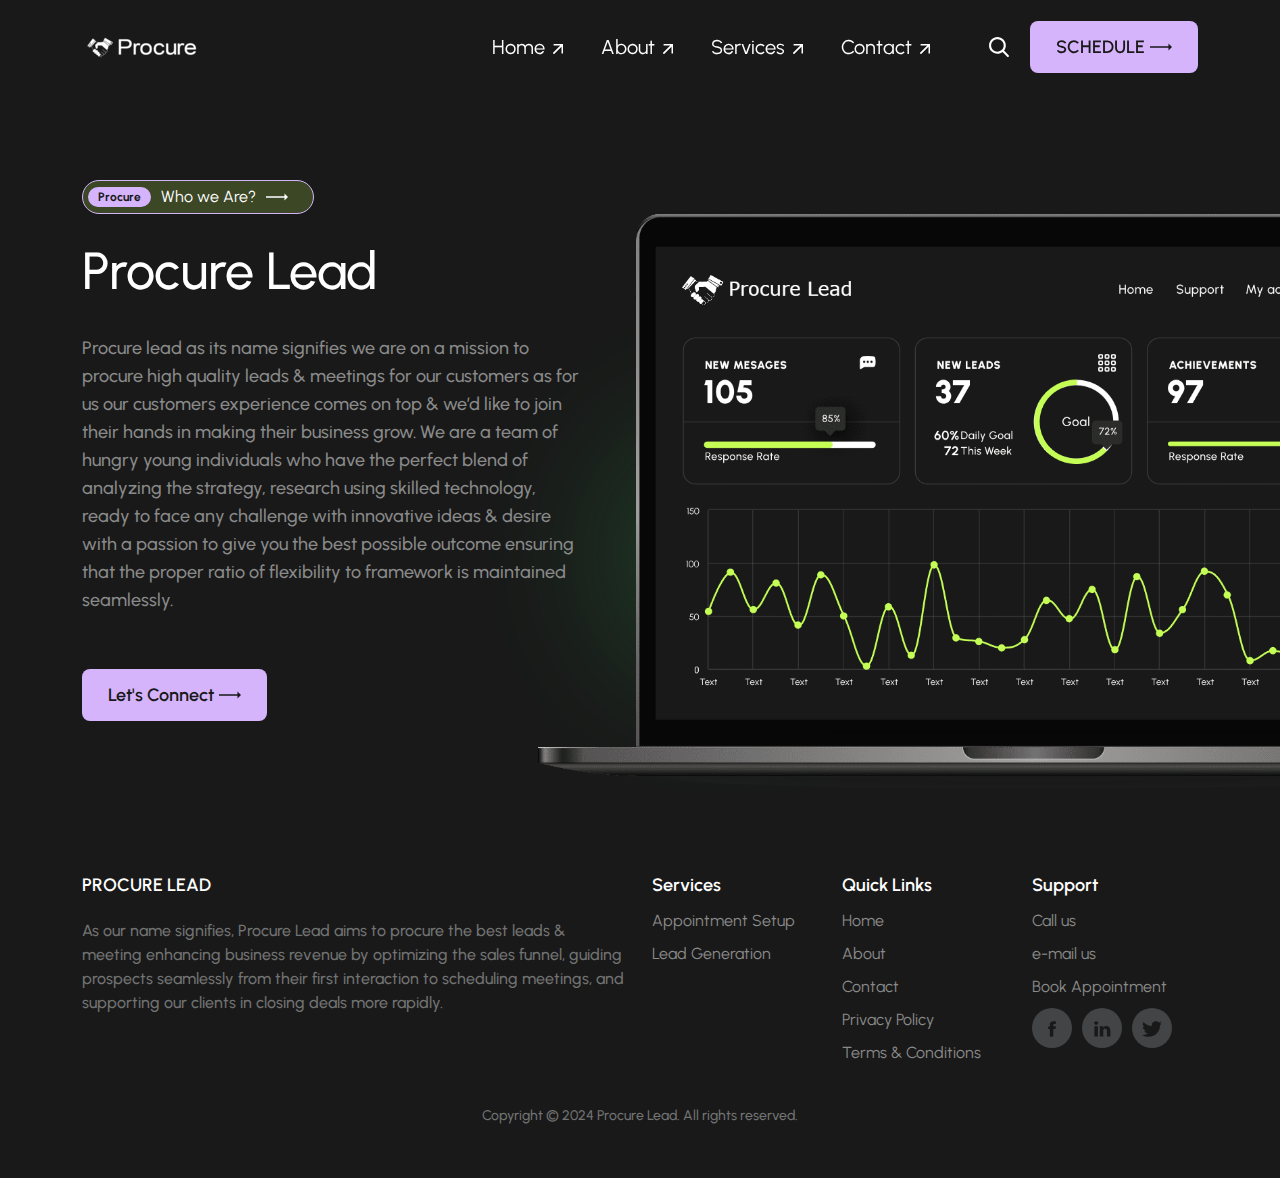
==== about.html @ fef675bb "Procure-initial-commit" ====
<!DOCTYPE html>
<html lang="en">
  <head>
    <meta charset="UTF-8">
    <meta name="viewport" content="width=device-width, initial-scale=1, maximum-scale=1">
    <meta http-equiv="X-UA-Compatible" content="ie=edge">
    <meta name="msapplication-TileColor" content="#0E0E0E">
    <meta name="template-color" content="#0E0E0E">
    <meta name="description" content="Index page">
    <meta name="keywords" content="index, page">
    <meta name="author" content="">
    <link rel="shortcut icon" type="image/x-icon" href="assets/imgs/template/favicon.svg">
    <link href="assets/css/style.css?v=1.0.0" rel="stylesheet">
    <title>About Us - Procure Lead</title>
  </head>
  <body>
    <div id="preloader-active">
      <div class="preloader d-flex align-items-center justify-content-center">
        <div class="preloader-inner position-relative">
          <div class="text-center"><img src="assets/imgs/template/loading.gif" alt="Nivia"></div>
        </div>
      </div>
    </div>
    <header class="header sticky-bar">
      <div class="container">
        <div class="main-header">
          <div class="header-left">
            <div class="header-logo"><a class="d-flex" href="index.html"><img alt="Nivia" src="assets/imgs/template/logo.png"></a></div>
            <div class="header-nav">
              <nav class="nav-main-menu d-none d-xl-block">
                <ul class="main-menu">
                  <li class="has-children"><a class="active" href="index.html">Home</a></li>
                  <li class="has-children"><a href="about.html">About</a></li>
                  <li class="has-children"><a href="#">Services</a>
                    <ul>
                      <li><a href="b2b-appointment-service.html">B2B Appointment Service</a></li>
                      <li><a href="b2b-lead-generation-service.html">Lead Generation Service</a></li>
                    </ul>
                  </li>
                  
                  <li class="has-children"><a href="contact.html">Contact</a></li>
                </ul>
              </nav>
            </div>
          </div>
          <div class="header-right"><a class="btn btn-search hover-up" href="#"></a>
            <div class="form-search p-20 dark">
              <form action="#">
                <input class="form-control" type="text" placeholder="Search">
                <input class="btn-search-2" type="submit" value="">
              </form>
              <div class="popular-keywords text-start mt-20">
                <p class="mb-10 color-white">Popular search:</p><a class="color-gray-600 mr-10 font-xs" href="#">Platform,</a><a class="color-gray-600 mr-10 font-xs" href="#"># Database,</a><a class="color-gray-600 mr-10 font-xs" href="#"># Price</a>
              </div>
            </div><a class="btn btn-brand-4-medium hover-up" href="#">SCHEDULE
              <svg width="22" height="22" viewbox="0 0 22 22" fill="none" xmlns="http://www.w3.org/2000/svg">
                <path d="M22 11.0003L18.4791 7.47949V10.3074H0V11.6933H18.4791V14.5213L22 11.0003Z" fill=""></path>
              </svg></a>
            <div class="burger-icon burger-icon-white"><span class="burger-icon-top"></span><span class="burger-icon-mid"></span><span class="burger-icon-bottom"></span></div>
          </div>
        </div>
      </div>
    </header>
    <div class="mobile-header-active mobile-header-wrapper-style perfect-scrollbar">
      <div class="mobile-header-wrapper-inner">
        <div class="burger-icon burger-icon-white"><span class="burger-icon-top"></span><span class="burger-icon-mid"></span><span class="burger-icon-bottom"></span></div>
        
        <div class="mobile-header-content-area">
          <div class="perfect-scroll">
            <div class="mobile-search mobile-header-border mb-30">
              <form action="#">
                <input type="text" placeholder="Search for items…"><i class="fi-rr-search"></i>
              </form>
            </div>
            <div class="mobile-menu-wrap mobile-header-border">
              <nav>
                <ul class="mobile-menu font-heading">
                  <li class="has-children"><a class="active" href="index.html">Home</a></li>
                  <li class="has-children"><a href="about.html">About</a></li>
                  <li class="has-children"><a href="#">Services</a>
                    <ul>
                      <li><a href="b2b-appointment-service.html">B2B Appointment Service</a></li>
                      <li><a href="b2b-lead-generation-service.html">Lead Generation Service</a></li>
                    </ul>
                  </li>
                  
                  <li class="has-children"><a href="contact.html">Contact</a></li>
                </ul>
              </nav>
            </div>
            
            <div class="mobile-social-icon mb-50">
              <h6 class="mb-25">Follow Us</h6><a class="icon-socials icon-facebook" href="#"><img alt="Nivia" src="assets/imgs/template/icons/fb.svg"></a><a class="icon-socials icon-instagram" href="#"><img alt="Nivia" src="assets/imgs/template/icons/in.svg"></a><a class="icon-socials icon-twitter" href="#"><img alt="Nivia" src="assets/imgs/template/icons/tw.svg"></a><a class="icon-socials icon-be" href="#"><img alt="Nivia" src="assets/imgs/template/icons/be.svg"></a>
            </div>
            <div class="site-copyright">Copyright 2023 &copy; Procure Lead.<br>Designed by dworkstudio</div>
          </div>
        </div>
      </div>
    </div>
    
    <main class="main">
      <section class="section-box">
        <div class="banner-hero hero-5">
          <div class="banner-image-main">
            <div class="img-bg"></div>
            <div class="blur-bg blur-move"></div>
          </div>
          <div class="banner-inner-top">
            <div class="container">
              <div class="box-banner-left"><a class="btn btn-brand-5-new" href="#"><span>Procure</span>Who we Are?
                  <svg xmlns="http://www.w3.org/2000/svg" width="22" height="22" viewbox="0 0 22 22" fill="none">
                    <path d="M22 11.0003L18.4791 7.47949V10.3074H0V11.6933H18.4791V14.5213L22 11.0003Z" fill=""></path>
                  </svg></a>
                <h1 class="display-2 mb-30 mt-25 neutral-0">Procure Lead</h1>
                <p class="text-lg neutral-500 mb-55">Procure lead as its name signifies we are on a mission to procure high quality leads & meetings for our customers as for us our customers experience comes on top & we’d like to join their hands in making their business grow. We are a team of hungry young individuals who have the perfect blend of analyzing the strategy, research using skilled technology, ready to face any challenge with innovative ideas & desire with a passion to give you the best possible outcome ensuring that the proper ratio of flexibility to framework is maintained seamlessly.</p>
                <div class="d-flex mb-60">
                  <a class="btn btn-brand-4-medium mr-20" href="#">Let's Connect
                    <svg width="22" height="8" viewbox="0 0 22 8" fill="none" xmlns="http://www.w3.org/2000/svg">
                      <path d="M22 3.99934L18.4791 0.478516V3.30642H0V4.69236H18.4791V7.52031L22 3.99934Z" fill="">

                      </path>
                    </svg>
                  </a>
                  <!-- <a class="hover-up" href="#">
                    <img src="assets/imgs/page/homepage1/appstore.png" alt="Nivia">
                  </a> -->
                </div>
              </div>
            </div>
          </div>
        </div>
      </section>
    </main>
    <footer class="footer footer-style-3 footer-style-5">
      <div class="container">
        <div class="row">
          <!-- Main Description Section (60%) -->
          <div class="col-lg-6 col-md-12 mb-30">
            <a href="index.html">
              <h5 class="neutral-0 mb-10 text-18-semibold neutral-0">PROCURE LEAD</h5>
            </a>
            <div class="mt-20 mb-20">
              <p class="text-md neutral-600 mb-10">
                As our name signifies, Procure Lead aims to procure the best leads & meeting enhancing business revenue by optimizing the sales funnel, guiding prospects seamlessly from their first interaction to scheduling meetings, and supporting our clients in closing deals more rapidly.
              </p>
            </div>
          </div>
    
          <!-- Services Section (10%) -->
          <div class="col-lg-2 col-md-4 col-sm-6 mb-30">
            <h5 class="neutral-0 mb-10 text-18-semibold neutral-0">Services</h5>
            <ul class="menu-footer">
              <li><a href="b2b-appointment-service.html">Appointment Setup</a></li>
              <li><a href="b2b-lead-generation-service.html">Lead Generation</a></li>
            </ul>
          </div>
    
          <!-- Quick Links Section (10%) -->
          <div class="col-lg-2 col-md-4 col-sm-6 mb-30">
            <h5 class="neutral-0 mb-10 text-18-semibold neutral-0">Quick Links</h5>
            <ul class="menu-footer">
              <li><a href="index.html">Home</a></li>
              <li><a href="about.html">About</a></li>
              <li><a href="contact.html">Contact</a></li>
              <li><a href="term-conditions.html">Privacy Policy</a></li>
              <li><a href="term-conditions.html">Terms & Conditions</a></li>
            </ul>
          </div>
    
          <!-- Support & Social Media Section (20%) -->
          <div class="col-lg-2 col-md-4 mb-30">
            <h5 class="neutral-0 mb-10 text-18-semibold neutral-0">Support</h5>
            <ul class="menu-footer">
              <li><a href="tel:+916264639460">Call us</a></li>
              <li><a href="mailto:shreyamathur9999@gmail.com">e-mail us</a></li>
              <li><a href="#">Book Appointment</a></li>
            </ul>
            <div class="box-socials-footer">
              <a class="icon-socials icon-facebook" href="#">
                <img alt="Facebook" src="assets/imgs/template/icons/fb.svg">
              </a>
              <a class="icon-socials icon-instagram" href="#">
                <img alt="Instagram" src="assets/imgs/template/icons/in.svg">
              </a>
              <a class="icon-socials icon-twitter" href="#">
                <img alt="Twitter" src="assets/imgs/template/icons/tw.svg">
              </a>
             
            </div>
          </div>
        </div>
        <div class="footer-bottom mt-0">
          <div class="row">
            <div class="col-12 text-center">
              <p class="text-sm neutral-600 mb-0">Copyright &copy; 2024 Procure Lead. All rights reserved.</p>
            </div>
          </div>
        </div>
      </div>
    </footer>
    <!--Vendors Scripts-->
    <script src="assets/js/vendor/jquery-3.7.0.min.js"></script>
    <script src="assets/js/vendor/jquery-migrate-3.3.0.min.js"></script>
    <script src="assets/js/vendor/bootstrap.bundle.min.js"></script>
    <!--Other-->
    <script src="assets/js/plugins/magnific-popup.js"></script>
    <script src="assets/js/plugins/perfect-scrollbar.min.js"></script>
    <script src="assets/js/plugins/swiper-bundle.min.js"></script>
    <script src="assets/js/plugins/slick.js"></script>
    <script src="assets/js/plugins/jquery.carouselTicker.js"></script>
    <script src="assets/js/plugins/masonry.min.js"></script>
    <script src="assets/js/plugins/scrollup.js"></script>
    <script src="assets/js/plugins/wow.js"></script>
    <script src="assets/js/plugins/waypoints.js"></script>
    <script src="assets/js/plugins/counterup.js"></script>
    <!-- Count down-->
    <script src="assets/js/vendor/jquery.countdown.min.js"></script>
    <!--Custom script for this template-->
    <script src="assets/js/main.js?v=1.0.0"></script>
  </body>
</html>
---- assets/css/style.css ----
/***
 Theme Name: Nivia
 Description: Board Finder HTML template
 Version: 1.0
 License: GNU General Public License v2 or later
 License URI: http://www.gnu.org/licenses/gpl-2.0.html
==============================
TABLE CONTENT
 Import Google Fonts
 Include Third Party CSS Library
 GENERAL
 HEADER
 Offcanvas Sidebar
 Search form
 Main header
 Mega menu
 Header layouts
 Page layouts
 Pagination
 Breadcrumb
 CATEGORY PAGES
 SINGLE POST
 Author box
 comment
 Post share social
 WP STYPE
 Custom amine
***/
@import url(https://fonts.bunny.net/css?family=urbanist:200,300,400,500,600,700);
/*import vendors*/
@import url(../css/vendors/normalize.css);
@import url(../css/vendors/bootstrap.min.css);
@import url(../css/vendors/uicons-regular-rounded.css);
/*import plugins*/
@import url(../css/plugins/swiper-bundle.min.css);
@import url(../css/plugins/magnific-popup.css);
@import url(plugins/animate.css);
@import url(../css/plugins/select2.min.css);
@import url(../css/plugins/perfect-scrollbar.css);
@import url(../css/plugins/carouselTicker.css);
/*RESET*/
html,
body,
div,
span,
applet,
object,
iframe,
h1,
h2,
h3,
h4,
h5,
h6,
p,
blockquote,
pre,
a,
abbr,
acronym,
address,
big,
cite,
code,
del,
dfn,
em,
img,
ins,
kbd,
q,
s,
samp,
small,
strike,
strong,
sub,
sup,
tt,
var,
b,
u,
i,
center,
dl,
dt,
dd,
ol,
ul,
li,
fieldset,
form,
label,
legend,
table,
caption,
tbody,
tfoot,
thead,
tr,
th,
td,
article,
aside,
canvas,
details,
embed,
figure,
figcaption,
footer,
header,
hgroup,
menu,
nav,
output,
ruby,
section,
summary,
time,
mark,
audio,
video {
  margin: 0;
  padding: 0;
  border: 0;
  font-size: 100%;
  font: inherit;
  vertical-align: baseline;
}

main {
  display: block;
  clear: both;
}

thead {
  font-weight: 600;
}

article,
aside,
details,
figcaption,
figure,
footer,
header,
hgroup,
menu,
nav,
section {
  display: block;
}

body {
  line-height: 1;
}

ol,
ul {
  list-style: none;
}

blockquote,
q {
  quotes: none;
}

blockquote:before,
blockquote:after,
q:before,
q:after {
  content: "";
  content: none;
}

table {
  border-collapse: collapse;
  border-spacing: 0;
}

img {
  max-width: 100%;
}

input,
select,
button,
textarea {
  font-family: "Urbanist", sans-serif;
  font-size: 14px;
}

*:focus,
select:focus,
.custom-select:focus,
button:focus,
textarea:focus,
textarea.form-control:focus,
input.form-control:focus,
input[type="text"]:focus,
input[type="password"]:focus,
input[type="email"]:focus,
input[type="number"]:focus,
[type="text"].form-control:focus,
[type="password"].form-control:focus,
[type="email"].form-control:focus,
[type="tel"].form-control:focus,
[contenteditable].form-control:focus {
  outline: none !important;
  box-shadow: none !important;
}

input:focus::-moz-placeholder {
  opacity: 0;
  -moz-transition: 0.4s;
  transition: 0.4s;
}

a {
  color: #319f1f;
}
a:hover {
  color: #52b8aa;
}

li.hr span {
  width: 100%;
  height: 1px;
  background-color: #e4e4e4;
  margin: 20px 0;
  display: block;
}

/*--- Common Classes---------------------*/
::-moz-placeholder {
  color: #727373;
  opacity: 1;
}
::placeholder {
  color: #727373;
  opacity: 1;
}

:-ms-input-placeholder,
::-webkit-input-placeholder {
  color: #727373;
  opacity: 1;
}

.fix {
  overflow: hidden;
}

.hidden {
  display: none;
}

.clear {
  clear: both;
}

.section {
  float: left;
  width: 100%;
}

.f-right {
  float: right;
}

.capitalize {
  text-transform: capitalize;
}

.uppercase {
  text-transform: uppercase;
}

.bg-img {
  background-position: center center;
  background-size: cover;
}

.position-relative {
  position: relative;
}

.height-100vh {
  height: 100vh !important;
}

*:focus,
select:focus,
.custom-select:focus,
button:focus,
textarea:focus,
textarea.form-control:focus,
input.form-control:focus,
input[type="text"]:focus,
input[type="password"]:focus,
input[type="email"]:focus,
input[type="number"]:focus,
[type="text"].form-control:focus,
[type="password"].form-control:focus,
[type="email"].form-control:focus,
[type="tel"].form-control:focus,
[contenteditable].form-control:focus {
  outline: none !important;
  box-shadow: none;
}

.hover-up {
  transition: all 0.25s cubic-bezier(0.02, 0.01, 0.47, 1);
}
.hover-up:hover {
  transform: translateY(-3px);
  transition: all 0.25s cubic-bezier(0.02, 0.01, 0.47, 1);
}

body {
  background: #fff;
  background-size: contain;
}

.form-control {
  border: 1px solid #d1d3d4;
  border-radius: 8px;
  background-color: #ffffff;
  padding: 11px 15px 13px 15px;
  width: 100%;
  color: #727373;
}
.form-control::-moz-placeholder {
  color: #9b9c9f;
}
.form-control::placeholder {
  color: #9b9c9f;
}

.form-group {
  position: relative;
}
.form-group i {
  position: absolute;
  top: 50%;
  transform: translateY(-50%);
  left: 15px;
  font-size: 18px;
  color: #727373;
}

textarea.form-control {
  height: auto;
}

.form-icons {
  padding-left: 41px;
}

.text-white {
  color: #ffffff;
}

.brand-1-1 {
  color: #52b8aa;
}

.brand-1 {
  color: #d280e5;
}

.brand-4 {
  color: #D6B4FC;
}

@media (min-width: 1400px) {
  .container {
    max-width: 1503px;
  }
}
strong {
  font-weight: bold;
}

.divider {
  border-top: 1px solid #d1d3d4;
  margin: 20px 0px;
}

a {
  text-decoration: none;
}

*:hover {
  transition-duration: 0.2s;
}

.section-box {
  display: block;
  width: 100%;
  overflow: hidden;
}

.text-shadow {
  text-shadow: 0px 4px 4px rgba(0, 0, 0, 0.25);
}

.img-responsive {
  max-width: 100%;
}

.link-green {
  color: #319f1f;
}

.dropdown {
  position: relative;
}
.dropdown .dropdown-menu.show {
  border: thin solid #d1d3d4;
  box-shadow: 0px 9px 26px 0px rgba(31, 31, 51, 0.06);
  background-color: #ffffff;
  border-radius: 10px;
  padding: 0;
}
.dropdown .dropdown-menu.show .dropdown-item {
  padding: 10px 20px;
  color: #2b2c2d;
  font-size: 14px;
}
.dropdown .dropdown-menu.show .dropdown-item.active {
  color: #fff;
  text-decoration: none;
  background-color: #d280e5;
}
.dropdown .dropdown-menu.show .dropdown-item:active {
  color: #fff;
  text-decoration: none;
  background-color: #d280e5;
}
.dropdown.dropdown-sort .dropdown-menu.show {
  border-radius: 10px;
  margin-top: 20px;
}

.display-1 {
  font-size: 104px;
  line-height: 108px;
  font-family: "Urbanist", sans-serif;
  font-weight: 500;
}

.display-2 {
  font-size: 72px;
  line-height: 82px;
  font-family: "Urbanist", sans-serif;
  font-weight: 500;
}

h1,
h2,
h3,
h4,
h5,
h6,
.heading-1,
.heading-2,
.heading-3,
.heading-4,
.heading-5,
.heading-6 {
  font-family: "Urbanist", sans-serif;
  font-weight: 600;
}

h1,
.heading-1 {
  font-size: 56px;
  line-height: 67px;
}

h2,
.heading-2 {
  font-size: 48px;
  line-height: 57px;
}

h3,
.heading-3 {
  font-size: 36px;
  line-height: 43px;
}

h4,
.heading-4 {
  font-size: 30px;
  line-height: 40px;
}

h5,
.heading-5 {
  font-size: 26px;
  line-height: 31px;
}

h6,
.heading-6 {
  font-size: 22px;
  line-height: 26px;
}

.text-sm,
.text-md,
.text-lg,
.text-xl,
.text-label {
  font-family: "Urbanist", sans-serif;
  font-weight: 500;
}

.text-sm {
  font-size: 14px;
  line-height: 24px;
}

.text-md {
  font-size: 16px;
  line-height: 24px;
}

.text-lg {
  font-size: 18px;
  line-height: 28px;
}

.text-xl {
  font-size: 24px;
  line-height: 34px;
}

.text-md-bold {
  font-size: 16px;
  line-height: 24px;
  font-weight: 700;
}

.text-label {
  font-size: 22px;
  line-height: 27px;
}

.text-24-semibold {
  font-size: 24px;
  line-height: 29px;
  font-weight: 600;
  letter-spacing: 3%;
  font-family: "Urbanist", sans-serif;
}

.text-24-bold {
  font-size: 24px;
  line-height: 34px;
  font-weight: 700;
  font-family: "Urbanist", sans-serif;
}

.text-22-bold {
  font-size: 22px;
  line-height: 28px;
  font-weight: 700;
  font-family: "Urbanist", sans-serif;
}

.text-20-medium {
  font-size: 20px;
  line-height: 22px;
  font-weight: 500;
  font-family: "Urbanist", sans-serif;
}

.text-18-bold {
  font-size: 18px;
  line-height: 28px;
  font-weight: 700;
  font-family: "Urbanist", sans-serif;
}

.text-16-bold {
  font-size: 16px;
  line-height: 16px;
  font-weight: 700;
  font-family: "Urbanist", sans-serif;
}

.text-18-semibold {
  font-size: 18px;
  line-height: 28px;
  font-weight: 600;
  font-family: "Urbanist", sans-serif;
}

.text-32-bold {
  font-size: 32px;
  line-height: 44px;
  font-weight: 600;
  font-family: "Urbanist", sans-serif;
}

.text-48-semibold {
  font-size: 48px;
  line-height: 55px;
  font-weight: 600;
  font-family: "Urbanist", sans-serif;
}

.text-88-semibold {
  font-size: 88px;
  line-height: 76px;
  font-weight: 600;
  font-family: "Urbanist", sans-serif;
}

.text-96 {
  font-size: 96px !important;
  line-height: 103px !important;
  font-weight: 400 !important;
  font-family: "Urbanist", sans-serif !important;
}

.linear-3 {
  background: linear-gradient(236deg, #22d1ee 0%, #D6B4FC 100%);
}

.neutral-0 {
  color: #ffffff !important;
}

.neutral-100 {
  color: #eceef2 !important;
}

.neutral-200 {
  color: #d1d3d4 !important;
}

.neutral-300 {
  color: #b1b2b8 !important;
}

.neutral-400 {
  color: #9b9c9f !important;
}

.neutral-500 {
  color: #898a8a !important;
}

.neutral-600 {
  color: #727373 !important;
}

.neutral-700 {
  color: #5a5b5b !important;
}

.neutral-800 {
  color: #434445 !important;
}

.neutral-900 {
  color: #2b2c2d !important;
}

.neutral-1000 {
  color: #191919 !important;
}

.color-grey {
  color: #6f6c90;
}

.color-grey-2 {
  color: #f0f0f0;
}

.color-second-grey {
  color: #c9c9c9;
}

.linear-1 {
  background: linear-gradient(236deg, #22d1ee 0%, #3d5af1 100%);
}

.linear-2 {
  background: linear-gradient(236deg, #27d9ae 0%, #23caee 100%);
}

.border-linear-2 {
  border-image-source: linear-gradient(to left, #22d1ee, #3d5af1) !important;
}

.bg-1 {
  background-color: #fffce7 !important;
}

.bg-2 {
  background-color: #f7ffe4 !important;
}

.bg-3 {
  background-color: #eaf8ff !important;
}

.bg-4 {
  background-color: #fff5ed !important;
}

.bg-5 {
  background-color: #f3f0fe !important;
}

.bg-6 {
  background-color: #ffeded !important;
}

/*page loading*/
.preloader {
  background-color: #ecf0f1;
  width: 100%;
  height: 100%;
  position: fixed;
  top: 0;
  left: 0;
  right: 0;
  bottom: 0;
  z-index: 999999;
  transition: 0.6s;
  margin: 0 auto;
}
.preloader img {
  max-width: 250px;
}

.pagination {
  justify-content: center;
  margin-top: 30px;
  flex-wrap: wrap;
}
.pagination li {
  margin-bottom: 8px;
}
.pagination li a {
  display: inline-block;
  width: 48px;
  height: 48px;
  line-height: 48px;
  border: 1px solid #eceef2;
  border-radius: 50%;
  text-align: center;
  padding: 0px;
  font-family: "Urbanist", sans-serif;
  font-size: 18px;
  font-weight: 600;
  color: #898a8a;
  margin: 2px;
}
.pagination li a:hover,
.pagination li a.active {
  background-color: #D6B4FC;
  color: #191919;
  border-color: #D6B4FC;
}
.pagination .page-item:not(:first-child) .page-link {
  margin-left: 2px;
}
.pagination .page-item:last-child .page-link {
  border: 0px;
  line-height: 42px;
  border-radius: 50%;
}
.pagination .page-item:first-child .page-link {
  border: 0px;
  line-height: 42px;
  border-radius: 50%;
}

.box-count {
  text-align: left;
  margin: 0px 0px 20px 0px;
}
.box-count .deals-countdown {
  border-radius: 0px;
  display: flex;
  padding: 4px 0px;
  width: 100%;
  margin: auto;
  max-width: 100%;
}
.box-count .deals-countdown .countdown-section {
  display: inline-block;
  text-align: center;
  line-height: 12px;
  position: relative;
  margin-right: 12px;
}
.box-count .deals-countdown .countdown-section span {
  display: block;
  color: #ffffff;
}
.box-count .deals-countdown .countdown-section .countdown-amount {
  font-size: 48px;
  font-weight: 600;
  line-height: 96px;
  width: 108px;
  min-height: 96px;
  background-color: #f4f6f9;
  border-radius: 8px;
  color: #191919;
  margin-bottom: 10px;
}
.box-count .deals-countdown .countdown-section .countdown-period {
  text-transform: capitalize;
  font-size: 24px;
  font-weight: 400;
  line-height: 34px;
  color: #898a8a;
}
.box-count .deals-countdown .countdown-section:last-child::before {
  display: none;
}

.w-85 {
  width: 85% !important;
}

a,
button,
img,
input,
span,
h4 {
  transition: all 0.3s ease 0s;
}

@keyframes slideleft {
  10% {
    opacity: 0;
    transform: scale(0);
    right: 0;
  }
  50% {
    opacity: 1;
    transform: scale(1);
  }
  90% {
    opacity: 0;
    transform: scale(0);
    right: 100%;
  }
}
[data-loader="spinner"] {
  width: 35px;
  height: 35px;
  display: inline-block;
  animation: spinner 1.2s infinite ease-in-out;
  background: url(../imgs/favicon.svg);
  box-shadow: 0 0 10px #fff;
}
@keyframes spinner {
  0% {
    transform: perspective(120px) rotateX(0) rotateY(0);
  }
  50% {
    transform: perspective(120px) rotateX(-180deg) rotateY(0);
  }
  100% {
    transform: perspective(120px) rotateX(-180deg) rotateY(-180deg);
  }
}
@keyframes shadow-pulse {
  0% {
    box-shadow: 0 0 0 0px rgba(151, 119, 250, 0.8);
  }
  100% {
    box-shadow: 0 0 0 5px rgba(0, 0, 0, 0);
  }
}
@keyframes shadow-pulse-big {
  0% {
    box-shadow: 0 0 0 0px rgba(239, 63, 72, 0.1);
  }
  100% {
    box-shadow: 0 0 0 20px rgba(0, 0, 0, 0);
  }
}
@keyframes jump {
  0% {
    transform: translate3d(0, 20%, 0);
  }
  100% {
    transform: translate3d(0, 0, 0);
  }
}
.jump {
  transform-origin: 0;
  animation: jump 0.5s linear alternate infinite;
}

.blur-move {
  animation: blur-move 10s ease infinite;
}

@keyframes blur-move {
  0% {
    top: 0;
    left: -10%;
  }
  25% {
    top: -45%;
    left: -12%;
  }
  50% {
    top: -45%;
    left: 50%;
  }
  75% {
    top: -45%;
    left: -12%;
  }
  100% {
    top: 0;
    left: -10%;
  }
}
/*TYPOGRAPHY*/
body {
  color: #191919;
  font-family: "Urbanist", sans-serif;
  font-size: 14px;
  line-height: 24px;
  font-style: normal;
  font-weight: 400;
}

.btn {
  font-family: "Urbanist", sans-serif;
  border-radius: 0px;
  padding: 14px 23px;
  font-size: 18px;
  line-height: 1;
  transition: 0.2s;
}
.btn:hover {
  color: #52b8aa;
}
.btn:hover svg {
  fill: #52b8aa;
}
.btn.btn-search {
  padding: 10px 30px;
  background: url(../imgs/template/icons/search.svg) no-repeat center;
}
.btn.btn-green-linear {
  background: linear-gradient(236deg, #22d1ee 0%, #D6B4FC 100%);
  display: flex;
  align-items: center;
  width: -moz-fit-content;
  width: fit-content;
  background-size: 200%;
  animation: anime 6s linear infinite;
}
.btn.btn-green-linear svg {
  fill: #191919;
  display: inline-block;
  vertical-align: middle;
  margin: 0px 0px 0px 10px;
}
.btn.btn-green-linear:hover svg {
  fill: #52b8aa;
}
.btn.btn-border-linear-2 {
  background: linear-gradient(236deg, #22d1ee 0%, #3d5af1 100%);
  border-radius: 40px;
  padding: 1px;
}
.btn.btn-border-linear-2 span {
  display: inline-block;
  width: 100%;
  padding: 10px 30px;
  font-size: 22px;
  line-height: 22px;
  font-weight: 600;
  font-family: "Urbanist", sans-serif;
  color: #ffffff;
  background-color: #191919;
  border-radius: 40px;
}
.btn.btn-learmore {
  padding: 10px 0px;
  font-size: 18px;
  line-height: 20px;
  font-weight: 500;
  font-family: "Urbanist", sans-serif;
  color: #ffffff;
  display: flex;
  align-items: center;
}
.btn.btn-learmore svg {
  margin-right: 10px;
  fill: #191919;
}
.btn.btn-learmore:hover {
  color: #52b8aa;
}
.btn.btn-learmore:hover svg {
  fill: #52b8aa;
}
.btn.btn-learmore-2 {
  padding: 0px 0px;
  font-size: 18px;
  line-height: 20px;
  font-weight: 600;
  font-family: "Urbanist", sans-serif;
  color: #191919;
  display: flex;
  align-items: center;
}
.btn.btn-learmore-2 span {
  display: inline-block;
  height: 38px;
  width: 38px;
  border-radius: 50%;
  text-align: center;
  line-height: 38px;
  margin-right: 10px;
  background-color: #D6B4FC;
}
.btn.btn-learmore-2 svg {
  fill: #191919;
}
.btn.btn-learmore-2:hover {
  color: #52b8aa;
}
.btn.btn-learmore-2:hover svg {
  fill: #52b8aa;
}
.btn.btn-link {
  color: #191919;
  font-size: 14px;
  line-height: 17px;
  font-weight: 600;
  font-family: "Urbanist", sans-serif;
  padding-left: 0px;
  padding-right: 0px;
  text-decoration: none;
}
.btn.btn-link svg {
  margin-left: 5px;
}
.btn.btn-link:hover {
  color: #52b8aa;
}
.btn.btn-linear-icon {
  background: linear-gradient(236deg, #22d1ee 0%, #D6B4FC 100%);
}
.btn.btn-linear-rounded {
  border-radius: 32px;
  background: linear-gradient(236deg, #22d1ee 0%, #D6B4FC 100%);
  padding: 14px 32px;
}
.btn.btn-linear-rounded svg {
  fill: #191919;
  color: #191919;
}
.btn.btn-linear-rounded:hover {
  color: #52b8aa;
}
.btn.btn-linear-rounded:hover svg {
  fill: #52b8aa;
}
.btn.btn-border-linear {
  border-radius: 32px;
  padding: 4px 20px 4px 6px;
  border: 1px solid #898a8a;
  background: #191919;
  color: #ffffff;
}
.btn.btn-border-linear span {
  display: inline-block;
  width: 42px;
  height: 42px;
  border-radius: 50%;
  margin-right: 10px;
  background-color: #434445;
  line-height: 42px;
  text-align: center;
}
.btn.btn-border-linear svg {
  fill: #D6B4FC;
  color: #D6B4FC;
}
.btn.btn-border-linear:hover {
  color: #191919;
  border: 1px solid #ffffff;
  background: linear-gradient(236deg, #22d1ee 0%, #D6B4FC 100%);
}
.btn.btn-border-linear:hover span {
  background: #ffffff;
}
.btn.btn-border-linear:hover svg {
  fill: #000000;
}
.btn.btn-bg-linear-2 {
  border-radius: 32px;
  padding: 4px 20px 4px 6px;
  color: #191919;
  border: 1px solid #ffffff;
  background: linear-gradient(236deg, #22d1ee 0%, #D6B4FC 100%);
}
.btn.btn-bg-linear-2 span {
  display: inline-block;
  width: 42px;
  height: 42px;
  border-radius: 50%;
  margin-right: 10px;
  background-color: #ffffff;
  line-height: 42px;
  text-align: center;
}
.btn.btn-bg-linear-2 svg {
  fill: #191919;
  color: #191919;
}
.btn.btn-bg-brand-4 {
  border-radius: 32px;
  padding: 4px 20px 4px 6px;
  color: #191919;
  border: 1px solid #ffffff;
  background: #D6B4FC;
}
.btn.btn-bg-brand-4 span {
  display: inline-block;
  width: 42px;
  height: 42px;
  border-radius: 50%;
  margin-right: 10px;
  background-color: #ffffff;
  line-height: 42px;
  text-align: center;
}
.btn.btn-bg-brand-4 svg {
  fill: #191919;
  color: #191919;
}
.btn.btn-play {
  display: flex;
  align-items: center;
  color: #ffffff;
  font-weight: 600;
}
.btn.btn-play:hover {
  color: #52b8aa;
}
.btn.btn-play:hover .video-play-button:after {
  background-color: #52b8aa;
}
.btn.btn-play-2 {
  display: flex;
  align-items: center;
  color: #191919;
  font-weight: 500;
  justify-content: center;
  font-size: 22px;
  line-height: 22px;
  font-weight: 600;
}
.btn.btn-play-2:hover {
  color: #D6B4FC;
}
.btn.btn-play-2:hover .video-play-button-2:after {
  background-color: #9761dc;
}
.btn.btn-tag {
  border-radius: 100px;
  padding: 8px 25px;
  border: 1px solid #ffffff;
  background: linear-gradient(236deg, #22d1ee 0%, #D6B4FC 100%);
  font-size: 16px;
  line-height: 24px;
  font-weight: 500;
  display: inline-block !important;
  color: #191919;
}
.btn.btn-tag-black {
  border-radius: 100px;
  padding: 6px 21px;
  border: 1px solid #D6B4FC;
  background: #191919;
  font-size: 16px;
  line-height: 24px;
  font-weight: 500;
  display: inline-block !important;
  color: #D6B4FC;
}
.btn.btn-tag-black:hover {
  color: #191919;
  border-color: #191919;
  background-color: #D6B4FC;
}
.btn.btn-start-trial {
  background: linear-gradient(236deg, #22d1ee 0%, #D6B4FC 100%);
  padding: 31px 40px 31px 30px;
  border-radius: 35px;
  width: 100%;
  font-size: 28px;
  line-height: 34px;
  font-weight: 600;
  color: #191919;
  text-transform: uppercase;
  display: flex;
  align-items: center;
  justify-content: space-between;
}
.btn.btn-start-trial img {
  display: inline-block;
  vertical-align: middle;
  margin-right: 24px;
}
.btn.btn-start-trial svg {
  fill: #191919;
  margin-left: 5px;
}
.btn.btn-get-started {
  padding: 21px 30px;
  background-color: #eceef2;
  border-radius: 96px;
  width: 100%;
  color: #191919;
  font-size: 18px;
  line-height: 22px;
  font-weight: 600;
  font-family: "Urbanist", sans-serif;
}
.btn.btn-get-started svg {
  fill: #191919;
  margin-left: 5px;
}
.btn.btn-get-started:hover {
  background: linear-gradient(236deg, #22d1ee 0%, #D6B4FC 100%);
}
.btn.btn-popular {
  border-radius: 4px;
  padding: 8px 24px;
  font-size: 14px;
  line-height: 18px;
  font-family: "Urbanist", sans-serif;
  font-weight: 400;
  background: linear-gradient(236deg, #22d1ee 0%, #D6B4FC 100%);
}
.btn.btn-popular:hover {
  color: #191919;
}
.btn.btn-black {
  padding: 16px 25px !important;
  color: #D6B4FC !important;
  font-size: 18px !important;
  line-height: 20px !important;
  font-family: "Urbanist", sans-serif;
  font-weight: 500 !important;
  background-color: #191919;
}
.btn.btn-black svg {
  fill: #D6B4FC;
  margin-left: 5px;
}
.btn.btn-black:hover {
  color: #191919 !important;
  background-color: #D6B4FC;
}
.btn.btn-black:hover svg {
  fill: #191919;
}
.btn.btn-black-md {
  padding: 9px 25px !important;
  color: #D6B4FC !important;
  font-size: 14px !important;
  line-height: 18px !important;
  font-family: "Urbanist", sans-serif;
  font-weight: 500 !important;
  background-color: #191919;
  display: inline-block !important;
}
.btn.btn-black-md svg {
  fill: #D6B4FC;
  margin-left: 5px;
}
.btn.btn-border-brand-4 {
  padding: 10px 30px;
  border: 1px solid #D6B4FC;
  border-radius: 38px;
  font-size: 22px;
  line-height: 28px;
  font-weight: 500;
}
.btn.btn-neutral-100 {
  padding: 10px 30px;
  background-color: #eceef2;
  color: #191919;
  border-radius: 8px;
  font-size: 16px;
  line-height: 24px;
  font-weight: 500;
}
.btn.btn-neutral-100:hover,
.btn.btn-neutral-100.active {
  background-color: #D6B4FC;
}
.btn.btn-brand-4 {
  padding: 21px 80px;
  background-color: #D6B4FC;
  border-radius: 96px;
  color: #191919;
  font-size: 18px;
  line-height: 22px;
  font-weight: 600;
  font-family: "Urbanist", sans-serif;
}
.btn.btn-brand-4 svg {
  fill: #191919;
  margin-left: 5px;
}
.btn.btn-brand-4:hover {
  background: #eceef2;
}
.btn.btn-brand-4-medium {
  padding: 14px 25px;
  background-color: #D6B4FC;
  border-radius: 8px;
  color: #191919;
  font-size: 18px;
  line-height: 22px;
  font-weight: 600;
  font-family: "Urbanist", sans-serif;
  display: flex;
  align-items: center;
}
.btn.btn-brand-4-medium svg {
  fill: #191919;
  margin-left: 5px;
}
.btn.btn-brand-4-medium:hover {
  background: #eceef2;
}
.btn.btn-brand-4-sm {
  padding: 4px 21px;
  background-color: #D6B4FC;
  border: 1px solid #D6B4FC;
  border-radius: 36px;
  color: #191919;
  font-size: 16px;
  line-height: 24px;
  font-weight: 400;
  font-family: "Urbanist", sans-serif;
}
.btn.btn-brand-4-sm svg {
  fill: #191919;
  margin-left: 5px;
}
.btn.btn-brand-4-sm:hover {
  background: #D6B4FC;
  color: #191919;
}
.btn.btn-tag-2 {
  padding: 4px 21px;
  background-color: #eceef2;
  border: 1px solid #eceef2;
  border-radius: 36px;
  color: #191919;
  font-size: 16px;
  line-height: 24px;
  font-weight: 400;
  font-family: "Urbanist", sans-serif;
}
.btn.btn-tag-2:hover {
  background: #D6B4FC;
  color: #191919;
}
.btn.btn-tag-sm {
  padding: 10px 13px;
  background-color: #D6B4FC;
  border-radius: 6px;
  color: #191919;
  font-size: 14px;
  line-height: 14px;
  font-weight: 500;
  font-family: "Urbanist", sans-serif;
}
.btn.btn-tag-sm:hover {
  background: #d1d3d4;
  color: #191919;
}
.btn.btn-brand-5 {
  padding: 4px 21px;
  background-color: #3b4725;
  border: 1px solid #D6B4FC;
  border-radius: 36px;
  color: #D6B4FC;
  font-size: 16px;
  line-height: 24px;
  font-weight: 400;
  font-family: "Urbanist", sans-serif;
}
.btn.btn-brand-5 svg {
  fill: #191919;
  margin-left: 5px;
}
.btn.btn-brand-5:hover {
  background: #D6B4FC;
  color: #191919;
}
.btn.btn-brand-5-new {
  padding: 4px 25px 4px 5px;
  background-color: #3b4725;
  border: 1px solid #D6B4FC;
  border-radius: 20px;
  color: #ffffff;
  font-size: 16px;
  line-height: 24px;
  font-weight: 400;
  font-family: "Urbanist", sans-serif;
  display: flex;
  width: -moz-fit-content;
  width: fit-content;
  align-items: center;
}
.btn.btn-brand-5-new span {
  display: inline-block;
  padding: 4px 10px;
  font-size: 12px;
  line-height: 12px;
  font-weight: bold;
  border-radius: 35px;
  background-color: #D6B4FC;
  color: #191919;
  margin-right: 10px;
}
.btn.btn-brand-5-new svg {
  fill: #ffffff;
  margin-left: 10px;
}
.btn.btn-brand-5-new:hover {
  background: #D6B4FC;
  color: #191919;
}
.btn.btn-brand-6-new {
  padding: 4px 25px 4px 5px;
  background-color: #967dff;
  border: 1px solid #191919;
  border-radius: 20px;
  color: #ffffff;
  font-size: 16px;
  line-height: 24px;
  font-weight: 400;
  font-family: "Urbanist", sans-serif;
  display: flex;
  width: -moz-fit-content;
  width: fit-content;
  align-items: center;
}
.btn.btn-brand-6-new span {
  display: inline-block;
  padding: 4px 10px;
  font-size: 12px;
  line-height: 12px;
  font-weight: bold;
  border-radius: 35px;
  background-color: #D6B4FC;
  color: #191919;
  margin-right: 10px;
}
.btn.btn-brand-6-new svg {
  fill: #ffffff;
  margin-left: 10px;
}
.btn.btn-brand-6-new:hover {
  background: #9761dc;
  color: #ffffff;
}
.btn.btn-brand-4-border {
  padding: 22px 22px;
  background-color: #D6B4FC;
  border: 1px solid #191919;
  border-radius: 96px;
  color: #191919;
  font-size: 22px;
  line-height: 28px;
  font-weight: 600;
  font-family: "Urbanist", sans-serif;
}
.btn.btn-brand-4-border svg {
  fill: #191919;
  margin-left: 10px;
  margin-right: 10px;
}
.btn.btn-brand-4-border:hover {
  background: #eceef2;
}
.btn.btn-subscribe {
  padding: 20px 25px;
  color: #ffffff;
  border-radius: 8px;
  min-width: 188px;
  text-align: center;
  font-size: 18px;
  line-height: 20px;
  font-family: "Urbanist", sans-serif;
  font-weight: 500;
  background-color: #191919;
}
.btn.btn-subscribe svg {
  fill: #ffffff;
  margin-left: 10px;
}
.btn.btn-rounded {
  border-radius: 8px;
}
.btn.btn-link-white {
  color: #ffffff;
  font-size: 18px;
  line-height: 20px;
  font-weight: 600;
  font-family: "Urbanist", sans-serif;
  padding: 0px;
}
.btn.btn-link-white svg {
  margin-right: 10px;
  fill: #5a5b5b;
}
.btn.btn-link-white:hover svg {
  fill: #D6B4FC;
}
.btn.btn-login {
  border: 1px solid #eceef2;
  border-radius: 8px;
  padding: 17px 18px;
  background-color: #ffffff;
  font-size: 16px;
  line-height: 24px;
  color: #191919;
  display: flex;
  align-items: center;
  width: -moz-fit-content;
  width: fit-content;
}
.btn.btn-login img {
  height: 35px;
}
.btn.btn-login span {
  display: inline-block;
  padding-left: 15px;
}
.btn.btn-login:hover {
  background-color: #eceef2;
}
.btn.btn-notify {
  min-width: 177px;
  padding-top: 21px !important;
  padding-bottom: 21px !important;
}
.btn.btn-search-black {
  background: url(../imgs/page/blog/search.png) no-repeat center;
  position: absolute;
  top: 0px;
  right: 0px;
  height: 100%;
  width: 45px;
}
@keyframes anime {
  0% {
    background-position: 0% 50%;
  }
  50% {
    background-position: 100% 50%;
  }
  100% {
    background-position: 0% 50%;
  }
}
.video-play-button {
  position: relative;
  z-index: 10;
  transform: translateY(-50%);
  box-sizing: content-box;
  display: inline-block;
  width: auto;
  height: 44px;
  border-radius: 50%;
  padding: 18px 20px 18px 80px;
}

.video-play-button:before {
  content: "";
  position: absolute;
  z-index: 0;
  left: 0%;
  top: 50%;
  transform: translateY(-50%);
  display: block;
  width: 80px;
  height: 80px;
  background: rgba(255, 255, 255, 0.337254902);
  border-radius: 50%;
  animation: pulse-border 1500ms ease-out infinite;
}

.video-play-button:after {
  content: "";
  position: absolute;
  z-index: 1;
  left: 0%;
  top: 50%;
  transform: translateY(-50%);
  display: block;
  width: 80px;
  height: 80px;
  background: #D6B4FC;
  border-radius: 50%;
  transition: all 200ms;
}

.video-play-button:hover:after {
  background-color: #f1ad34;
}

.video-play-button:before {
  content: "";
  color: red;
  position: absolute;
  z-index: 0;
  left: 0%;
  top: 50%;
  transform: translateY(-50%);
  display: block;
  width: 80px;
  height: 80px;
  background: rgba(255, 255, 255, 0.337254902);
  border-radius: 50%;
  animation: pulse-border 1500ms ease-out infinite;
}

.video-play-button img {
  position: relative;
  z-index: 3;
  max-width: 100%;
  width: auto;
  height: auto;
}

.video-play-button span {
  display: block;
  position: absolute;
  z-index: 3;
  width: 0;
  height: 0;
  border-left: 27px solid #191919;
  border-top: 19px solid transparent;
  border-bottom: 19px solid transparent;
  left: 50%;
  margin-left: -20px;
  top: 22px;
}

.video-play-button {
  animation: scale-up-center 1s cubic-bezier(0.68, -0.55, 0.265, 1.55) both;
}

.video-play-button-2 {
  position: relative;
  z-index: 10;
  transform: translateY(-50%);
  box-sizing: content-box;
  display: inline-block;
  width: auto;
  height: 44px;
  border-radius: 50%;
  padding: 18px 20px 18px 80px;
}

.video-play-button-2:before {
  content: "";
  position: absolute;
  z-index: 0;
  left: 0%;
  top: 50%;
  transform: translateY(-50%);
  display: block;
  width: 80px;
  height: 80px;
  background: linear-gradient(236deg, #c2ffe9 0%, #edffc2 100%);
  border-radius: 50%;
  animation: pulse-border 1500ms ease-out infinite;
}

.video-play-button-2:after {
  content: "";
  position: absolute;
  z-index: 1;
  left: 0%;
  top: 50%;
  transform: translateY(-50%);
  display: block;
  width: 80px;
  height: 80px;
  background: #191919;
  border-radius: 50%;
  transition: all 200ms;
}

.video-play-button-2:hover:after {
  background-color: #f1ad34;
}

.video-play-button-2:before {
  content: "";
  color: red;
  position: absolute;
  z-index: 0;
  left: 0%;
  top: 50%;
  transform: translateY(-50%);
  display: block;
  width: 80px;
  height: 80px;
  background: linear-gradient(236deg, #c2ffe9 0%, #edffc2 100%);
  border-radius: 50%;
  animation: pulse-border 1500ms ease-out infinite;
}

.video-play-button-2 img {
  position: relative;
  z-index: 3;
  max-width: 100%;
  width: auto;
  height: auto;
}

.video-play-button-2 span {
  display: block;
  position: absolute;
  z-index: 3;
  width: 0;
  height: 0;
  border-left: 27px solid #D6B4FC;
  border-top: 19px solid transparent;
  border-bottom: 19px solid transparent;
  left: 50%;
  margin-left: -20px;
  top: 22px;
}

.video-play-button-2 {
  animation: scale-up-center 1s cubic-bezier(0.68, -0.55, 0.265, 1.55) both;
}

#scrollUp {
  position: relative;
  z-index: 10;
  display: inline-block;
  height: 60px;
  border-radius: 50%;
  padding: 0px;
  width: 60px;
  color: #ffffff;
  right: 30px;
  bottom: 30px;
  text-align: center;
  z-index: 999 !important;
  border: 0;
  background: #2b2c2d;
  line-height: 60px;
}
#scrollUp svg {
  fill: #D6B4FC;
  height: 24px;
  position: relative;
  z-index: 123;
}

#scrollUp {
  animation: scale-up-center 1s cubic-bezier(0.68, -0.55, 0.265, 1.55) both;
}

@keyframes pulse-border {
  0% {
    transform: translateY(-50%) translateZ(0) scale(1);
    opacity: 1;
  }
  100% {
    transform: translateY(-50%) translateZ(0) scale(1.5);
    opacity: 0;
  }
}
@keyframes scale-up-center {
  0% {
    transform: scale(0.5);
  }
  100% {
    transform: scale(1);
  }
}
/*button switch*/
.switch {
  position: relative;
  display: inline-block;
  width: 65px;
  height: 30px;
  vertical-align: middle;
}

.switch input {
  opacity: 0;
  width: 0;
  height: 0;
}

.slider {
  position: absolute;
  cursor: pointer;
  top: 0;
  left: 0;
  right: 0;
  bottom: 0;
  background-color: #191919;
  transition: 0.4s;
}

.slider:before {
  position: absolute;
  content: "";
  height: 21px;
  width: 21px;
  left: 5px;
  bottom: 5px;
  background: linear-gradient(236deg, #22d1ee 0%, #D6B4FC 100%);
  transition: 0.4s;
}

input:checked + .slider {
  background-color: #52b8aa;
}

input:focus + .slider {
  box-shadow: 0 0 1px #d280e5;
}

input:checked + .slider:before {
  transform: translateX(34px);
}

/* Rounded sliders */
.slider.round {
  border-radius: 34px;
}

.slider.round:before {
  border-radius: 50%;
}

/*End button Switch On Off*/
.cb-container {
  display: block;
  position: relative;
  padding-left: 35px;
  margin-bottom: 12px;
  cursor: pointer;
  line-height: 21px;
  -webkit-user-select: none;
  -moz-user-select: none;
  user-select: none;
}

.cb-container input {
  position: absolute;
  opacity: 0;
  cursor: pointer;
  height: 0;
  width: 0;
}

.checkmark {
  position: absolute;
  top: 0;
  left: 0;
  height: 23px;
  width: 23px;
  background-color: #ffffff;
  border: 2px solid #eceef2;
  border-radius: 50px;
}

.cb-container input:checked ~ .checkmark {
  border: 2px solid #52b8aa;
}

.checkmark:after {
  content: "";
  position: absolute;
  display: none;
}

.cb-container input:checked ~ .checkmark:after {
  display: block;
}

.cb-container .checkmark:after {
  left: -1px;
  top: -1px;
  width: 21px;
  height: 21px;
  background: #52b8aa url(../imgs/template/icons/tick.svg) no-repeat center;
}

/*COMPONENTS -> FORM*/
input:-moz-placeholder,
textarea:-moz-placeholder {
  opacity: 1;
}

input::-webkit-input-placeholder,
textarea::-webkit-input-placeholder {
  opacity: 1;
}

input::-moz-placeholder,
textarea::-moz-placeholder {
  opacity: 1;
}

input:-ms-input-placeholder,
textarea:-ms-input-placeholder {
  opacity: 1;
}

input {
  border: 1px solid #ececec;
  border-radius: 10px;
  height: 50px;
  box-shadow: none;
  padding-left: 20px;
  font-size: 16px;
  width: 100%;
}
input:focus {
  background: transparent;
  border: 1px solid #b1b2b8;
}

select {
  width: 100%;
  background: transparent;
  border: 0px solid #ececec;
  box-shadow: none;
  font-size: 16px;
  color: #191919;
}

option {
  background: #fff;
  border: 0px solid #626262;
  padding-left: 10px;
  font-size: 16px;
}

textarea {
  border: 1px solid #ececec;
  border-radius: 10px;
  height: 50px;
  box-shadow: none;
  padding: 10px 10px 10px 20px;
  font-size: 16px;
  width: 100%;
  min-height: 250px;
}
textarea:focus {
  background: transparent;
  border: 1px solid #b1b2b8;
}

/*contact form*/
.contact-from-area .contact-form-style button {
  font-size: 18px;
  font-weight: 500;
  padding: 20px 40px;
  color: #ffffff;
  border: none;
  background-color: #d280e5;
  border-radius: 10px;
  font-family: "Montserrat", sans-serif;
}
.contact-from-area .contact-form-style button:hover {
  background-color: #d280e5 !important;
}

.form-group {
  margin-bottom: 31px;
}
.form-group label {
  font-size: 16px;
  line-height: 16px;
  font-weight: 600;
  font-family: "Urbanist", sans-serif;
  margin-bottom: 16px;
}
.form-group input {
  background: #fff;
  border: 1px solid #d1d3d4;
  height: 64px;
  box-shadow: none;
  padding-left: 20px;
  font-size: 16px;
  width: 100%;
}
.form-group input:focus {
  background: transparent;
  border-color: #b1b2b8;
}
.form-group input.form-icons {
  padding-left: 42px;
}

label {
  margin-bottom: 5px;
}

.radio-container {
  display: block;
  position: relative;
  padding-left: 35px;
  margin-bottom: 12px;
  cursor: pointer;
  font-size: 22px;
  -webkit-user-select: none;
  -moz-user-select: none;
  user-select: none;
}
.radio-container input {
  position: absolute;
  opacity: 0;
  cursor: pointer;
  height: 0;
  width: 0;
}
.radio-container input:checked ~ .checkmark {
  background-color: #D6B4FC;
}
.radio-container input:checked ~ .checkmark:after {
  display: block;
}
.radio-container:hover input ~ .checkmark {
  background-color: #b1b2b8;
}
.radio-container .checkmark:after {
  left: 7px;
  top: 5px;
  width: 8px;
  height: 10px;
  border: solid #191919;
  border-width: 0 3px 3px 0;
  transform: rotate(45deg);
}

.checkmark {
  position: absolute;
  top: 0;
  left: 0;
  height: 25px;
  width: 25px;
  background-color: #9b9c9f;
}
.checkmark:after {
  content: "";
  position: absolute;
  display: none;
}

.card-working {
  border: 1px solid #191919;
  border-radius: 16px;
  padding: 35px;
  min-height: 327px;
}
.card-working .card-number {
  margin-bottom: 14px;
}
.card-working .card-number span {
  display: inline-block;
  width: 50px;
  height: 50px;
  border-radius: 50%;
  background-color: #D6B4FC;
  font-size: 24px;
  font-weight: bold;
  font-family: "Urbanist", sans-serif;
  color: #191919;
  text-align: center;
  line-height: 50px;
}
.card-working .card-info h3 {
  margin-bottom: 20px;
}
.card-working .card-info p {
  color: #5a5b5b;
}
.card-working:hover {
  background-color: #D6B4FC;
  border-color: #D6B4FC;
}
.card-working:hover .card-number span {
  background-color: #191919;
  color: #D6B4FC;
}

.card-pricing {
  border: 1px solid #eceef2;
  background-color: #ffffff;
  border-radius: 16px;
  margin-bottom: 30px;
  padding: 40px;
  position: relative;
}
.card-pricing .card-image {
  display: flex;
  align-items: center;
  margin-bottom: 25px;
}
.card-pricing .card-image .card-icon {
  margin-right: 12px;
  width: 74px;
  border-radius: 8px;
  background-color: #eceef2;
  padding: 15px;
}
.card-pricing .card-image .card-icon img {
  display: block;
}
.card-pricing .card-desc {
  margin-bottom: 13px;
}
.card-pricing .card-price {
  margin-bottom: 16px;
}
.card-pricing .card-lists {
  margin-bottom: 34px;
}
.card-pricing .card-lists .list-feature {
  margin-top: 16px;
  width: 100%;
  display: inline-block;
}
.card-pricing .card-lists .list-feature li {
  margin-bottom: 16px;
  font-size: 18px;
  line-height: 28px;
  font-family: "Urbanist", sans-serif;
  font-weight: 400;
  display: flex;
  align-items: center;
}
.card-pricing .card-lists .list-feature li svg {
  margin-right: 10px;
}
.card-pricing.card-pricing-popular {
  background-color: #191919;
  color: #ffffff;
}
.card-pricing.card-pricing-popular .card-image .card-icon {
  background-color: #2b2c2d;
}
.card-pricing.card-pricing-popular .card-image .neutral-600 {
  color: #ffffff !important;
}
.card-pricing.card-pricing-popular .card-desc .neutral-700 {
  color: #ffffff !important;
}
.card-pricing.card-pricing-popular .card-lists .list-feature li {
  color: #ffffff;
}
.card-pricing.card-pricing-popular .card-price .heading-1 {
  background: -webkit-linear-gradient(236deg, #22d1ee 0%, #D6B4FC 100%);
  -webkit-background-clip: text;
  -webkit-text-fill-color: transparent;
}
.card-pricing.card-pricing-popular .card-price .color-grey {
  color: #d9dbe9;
}
.card-pricing.card-pricing-popular .card-button .btn-get-started {
  /* width: 150px; */
  background: linear-gradient(236deg, #22d1ee 0%, #D6B4FC 100%);
}
.card-pricing.card-pricing-popular .card-button .btn-get-started:hover {
  background: #eceef2 !important;
}
.card-pricing.card-pricing-popular .btn-popular {
  position: absolute;
  top: 16px;
  right: 17px;
  z-index: 12;
}

.card-pricing-2 {
  padding: 21px 34px;
}
.card-pricing-2 .card-image {
  margin-bottom: 31px;
}
.card-pricing-2 .card-lists {
  margin-bottom: 15px;
  padding-bottom: 15px;
  border-bottom: 1px solid #eceef2;
}
.card-pricing-2 .card-price {
  margin-bottom: 22px;
}
.card-pricing-2 .card-button .btn.btn-get-started:hover {
  background: #D6B4FC;
}

.card-features-5 {
  border-radius: 32px;
  background-color: #1e1e1e;
  padding: 40px;
  color: #ffffff;
  margin-bottom: 30px;
}
.card-features-5:hover {
  background-image: url(../imgs/page/homepage2/bg-shadow.png);
  background-repeat: no-repeat;
  background-position: top left;
}
.card-features-5 .card-image {
  margin-bottom: 15px;
}
.card-features-5 .card-info h6 {
  margin-bottom: 15px;
}

.card-casestudy {
  margin-bottom: 40px;
}
.card-casestudy .card-title {
  margin-bottom: 8px;
}
.card-casestudy .card-title .number {
  width: 39px;
  height: 39px;
  background-color: #D6B4FC;
  color: #191919;
  font-size: 24px;
  line-height: 39px;
  display: inline-block;
  margin-right: 8px;
  font-weight: bold;
  text-align: center;
  vertical-align: middle;
  border-radius: 50%;
}
.card-casestudy .card-desc p {
  font-size: 16px;
  line-height: 23px;
  color: #0a0a0a;
  font-family: "Urbanist", sans-serif;
}

.card-faq {
  width: 100%;
  margin-bottom: 53px;
}
.card-faq .item-title {
  color: #ffffff;
  margin-bottom: 16px;
  cursor: pointer;
}
.card-faq .item-title h6 {
  display: flex;
  align-items: center;
}
.card-faq .item-title svg {
  margin-right: 6px;
  fill: #ffffff;
}
.card-faq .item-title:hover {
  color: #D6B4FC;
}
.card-faq .item-title:hover svg {
  fill: #D6B4FC;
}
.card-faq .item-info {
  padding-left: 24px;
  padding-right: 30px;
}
.card-faq .item-info p {
  color: #898a8a;
}

.card-faq-black .item-title {
  color: #191919;
}
.card-faq-black .item-title svg {
  fill: #191919;
}
.card-faq-black .item-title:hover {
  color: #191919;
}
.card-faq-black .item-title:hover svg {
  fill: #191919;
}
.card-faq-black .item-info {
  padding-left: 0px;
  padding-right: 120px;
}

.card-team {
  padding: 40px;
  border-radius: 32px;
  background-color: #eceef2;
  margin-bottom: 40px;
}
.card-team .card-info a {
  color: #191919;
}
.card-team .card-info a:hover {
  color: #52b8aa;
}
.card-team .card-info p {
  height: 83px;
  overflow: hidden;
}
.card-team.card-team-bg {
  background-image: url(../imgs/page/homepage5/bg-600.png);
  background-repeat: no-repeat;
  background-position: right bottom;
  background-size: contain;
}
.card-team.card-team-bg .card-info p {
  min-height: 140px;
  height: auto;
}

.card-team-2 {
  text-align: center;
}
.card-team-2 .card-image {
  margin-bottom: 17px;
  overflow: hidden;
  border-radius: 16px;
  max-height: 412px;
  border: 1px solid #d1d3d4;
  line-height: 1;
  background-color: #eceef2;
}
.card-team-2 .card-image img {
  width: 100%;
}
.card-team-2 .card-info h6 {
  color: #191919;
  margin-bottom: 1px;
}

.card-pricing-style-2 {
  background-color: #eceef2;
}
.card-pricing-style-2 .btn {
  background-color: #ffffff;
  color: #191919;
}
.card-pricing-style-2 .card-price {
  padding-bottom: 29px;
  margin-bottom: 29px;
  border-bottom: 1px solid #d1d3d4;
}
.card-pricing-style-2 .card-title {
  max-height: 189px;
}
.card-pricing-style-2 .card-title img {
  max-height: 185px;
  height: 180px;
  display: block;
  margin: auto;
}
.card-pricing-style-2:hover {
  background-color: #191919;
}
.card-pricing-style-2:hover * {
  color: #ffffff;
}
.card-pricing-style-2:hover .btn {
  background-color: #D6B4FC;
  color: #191919;
}
.card-pricing-style-2.active {
  background-color: #191919;
}
.card-pricing-style-2.active * {
  color: #ffffff;
}
.card-pricing-style-2.active .btn {
  background-color: #D6B4FC;
  color: #191919;
}
.card-pricing-style-2 .card-desc {
  max-width: 226px;
  margin-left: auto;
  margin-right: auto;
  min-height: 71px;
  margin-bottom: 15px;
}

.card-pricing-style-3 .card-price {
  border-bottom: 0px;
  margin-bottom: 0px;
}
.card-pricing-style-3 .card-button {
  margin-bottom: 30px;
}
.card-pricing-style-3 .card-lists {
  margin-bottom: 0px;
}
.card-pricing-style-3.card-pricing-popular {
  background-color: #191919;
  color: #ffffff;
}
.card-pricing-style-3.card-pricing-popular .card-image .card-icon {
  background-color: #2b2c2d;
}
.card-pricing-style-3.card-pricing-popular .card-image .neutral-600 {
  color: #ffffff !important;
}
.card-pricing-style-3.card-pricing-popular .card-desc .neutral-700 {
  color: #ffffff !important;
}
.card-pricing-style-3.card-pricing-popular .card-lists .list-feature li {
  color: #ffffff;
}
.card-pricing-style-3.card-pricing-popular .card-price .heading-1 {
  background: #ffffff;
  -webkit-background-clip: text;
  -webkit-text-fill-color: transparent;
  color: #ffffff;
}
.card-pricing-style-3.card-pricing-popular .card-price .color-grey {
  color: #d9dbe9;
}
.card-pricing-style-3.card-pricing-popular .card-button .btn-get-started {
  background: #D6B4FC;
}
.card-pricing-style-3.card-pricing-popular .card-button .btn-get-started:hover {
  background: #eceef2 !important;
}
.card-pricing-style-3.card-pricing-popular .btn-popular {
  position: absolute;
  top: 35px;
  right: 35px;
  z-index: 12;
  border-radius: 34px;
  background: #434445;
  color: #D6B4FC;
}

.card-preparing-2 {
  margin-bottom: 42px;
  text-align: center;
}
.card-preparing-2 .card-image {
  max-width: 64px;
  height: 64px;
  border-radius: 8px;
  background-color: #2b2c2d;
  line-height: 64px;
  text-align: center;
  margin: auto;
  margin-bottom: 16px;
  display: inline-block;
  width: 100%;
}
.card-preparing-2 .card-image svg {
  fill: #D6B4FC;
}
.card-preparing-2 .card-info {
  position: relative;
}
.card-preparing-2 .card-info h5 {
  color: #ffffff;
  margin-bottom: 8px;
}
.card-preparing-2 .card-info p {
  color: #898a8a;
}
.card-preparing-2:hover .card-image {
  background-color: #D6B4FC;
}
.card-preparing-2:hover .card-image svg {
  fill: #191919;
}

.card-testimonial-3 {
  border: 1px solid #434445;
  border-radius: 16px;
  display: flex;
  align-items: center;
  width: calc(100% - 1px);
  background-color: #191919;
}
.card-testimonial-3 .card-image {
  position: relative;
  min-width: 260px;
  max-width: 260px;
  width: 100%;
}
.card-testimonial-3 .card-image img {
  display: block;
  border-radius: 16px;
}
.card-testimonial-3 .card-info {
  position: relative;
  padding: 40px 38px;
  width: 100%;
}
.card-testimonial-3 .card-info .card-author-review {
  display: flex;
  align-items: flex-end;
  justify-content: space-between;
  margin-top: 30px;
}
.card-testimonial-3 .card-info .card-author-review .author-name {
  font-size: 14px;
  line-height: 16px;
  font-weight: 700;
  font-family: "Urbanist", sans-serif;
  color: #D6B4FC;
  display: block;
}
.card-testimonial-3 .card-info .card-author-review .author-tag {
  font-size: 12px;
  line-height: 14px;
  font-weight: 500;
  font-family: "Urbanist", sans-serif;
  color: #898a8a;
}

.card-preparing {
  margin-bottom: 30px;
}
.card-preparing .card-image {
  background: linear-gradient(180deg, #eceef2 0%, rgba(236, 238, 242, 0) 100%);
  border-radius: 32px;
  margin-bottom: 39px;
  overflow: hidden;
  padding: 35px;
  text-align: center;
  position: relative;
}
.card-preparing .card-image img {
  display: block;
  margin: auto;
}
.card-preparing .card-info {
  text-align: center;
}
.card-preparing .card-info h5 {
  margin-bottom: 24px;
}

.card-features-6 {
  border-radius: 16px;
  background-color: #1e1e1e;
  border: 1px solid #434445;
  padding: 32px 32px 35px 32px;
  color: #ffffff;
  margin-bottom: 30px;
}
.card-features-6 .card-image {
  margin-bottom: 15px;
}
.card-features-6 .card-info h6 {
  margin-bottom: 15px;
}
.card-features-6 .card-info .card-info-inner {
  display: flex;
  align-items: flex-end;
  justify-content: space-between;
}
.card-features-6 .card-info .card-info-inner .card-info-left {
  position: relative;
  padding-right: 25px;
}
.card-features-6 .card-info .card-info-inner .card-info-right {
  min-width: 150px;
}
.card-features-6.card-arrow-2 {
  padding-right: 175px;
  background-image: url(../imgs/page/homepage4/arrow3.png);
  background-repeat: no-repeat;
  background-position: right 30px bottom 13px;
  background-size: auto;
}
.card-features-6.card-arrow-3 {
  background-image: url(../imgs/page/homepage4/arrow2.png);
  background-repeat: no-repeat;
  background-position: right 26px top 8px;
  background-size: auto;
}
.card-features-6.card-features-300 {
  min-height: 280px;
}

.card-testimonial-4 {
  border-radius: 16px;
  background-color: #1e1e1e;
  border: 1px solid #434445;
  padding: 32px 32px 35px 32px;
  color: #ffffff;
  margin-bottom: 30px;
}
.card-testimonial-4 .card-author {
  margin-bottom: 15px;
}
.card-testimonial-4 .card-author .box-author img {
  height: 44px;
  width: 44px;
  margin-right: 21px;
}
.card-testimonial-4 .card-author .box-author .author-info .author-name {
  font-size: 22px;
  line-height: 24px;
}
.card-testimonial-4 .card-info h6 {
  margin-bottom: 15px;
}

.card-we-know {
  position: relative;
  margin-bottom: 30px;
}
.card-we-know .card-image {
  position: relative;
}
.card-we-know .card-image img {
  width: 100%;
  height: 40%;
  border-radius: 25px;
  display: block;
}
.card-we-know .card-info {
  background-color: #D6B4FC;
  color: #000000;
  position: absolute;
  bottom: 0px;
  left: 0px;
  border-radius: 25px;
  width: 100%;
  padding: 29px 29px 10px 29px;
}
.card-we-know .card-info .card-title {
  display: flex;
  align-items: center;
  justify-content: space-between;
  margin-bottom: 17px;
  color: #413870;
}
.card-we-know .card-info .card-title svg {
  fill: #D6B4FC;
}
.card-we-know .card-info .card-title:hover {
  color: #52b8aa;
}
.card-we-know .card-info .card-title:hover svg {
  fill: #52b8aa;
}
.card-we-know .card-info .card-desc {
  border-top: 1px solid #191919;
  padding-top: 17px;
  display: none;
  padding-bottom: 10px;
  transition: all 0.3s ease-in-out;
}
.card-we-know:hover .card-desc {
  display: block;
}

.card-integration {
  background-color: #ffffff;
  border-radius: 16px;
  border: 1px solid #eceef2;
  padding: 32px;
  margin-bottom: 45px;
}
.card-integration:hover {
  box-shadow: 0px 8px 18px -4px rgba(12, 49, 49, 0.1);
}
.card-integration .card-image {
  padding-bottom: 27px;
  margin-bottom: 23px;
  border-bottom: 1px solid #eceef2;
  display: flex;
  align-items: center;
}
.card-integration .card-image .card-image-left {
  margin-right: 18px;
  min-width: 60px;
}
.card-integration .card-image .card-image-left img {
  width: 60px;
  display: block;
}
.card-integration .card-image .card-image-info {
  width: 100%;
}
.card-integration .card-image .card-image-info h5 {
  margin-bottom: 3px;
}
.card-integration .card-info p {
  margin-bottom: 33px;
}

.card-question {
  background-color: #ffedf4;
  border-radius: 16px;
  border: 1px solid #eceef2;
  padding: 32px;
  margin-bottom: 45px;
}
.card-question .card-image {
  background-color: #D6B4FC;
  border-radius: 8px;
  width: 64px;
  height: 64px;
  margin-bottom: 18px;
  line-height: 64px;
  text-align: center;
}
.card-question .card-image img {
  display: inline-block;
  vertical-align: middle;
}
.card-question .card-info h5 {
  margin-bottom: 8px;
}
.card-question .card-info .meta-post {
  margin-bottom: 18px;
}
.card-question .card-info .topic {
  background-image: url(../imgs/page/help/topic.png);
  background-repeat: no-repeat;
  background-position: left center;
  background-size: auto;
  display: inline-block;
  padding: 0px 0px 0px 12px;
  margin-right: 16px;
}
.card-question .card-info .article {
  background-image: url(../imgs/page/help/article.png);
  background-repeat: no-repeat;
  background-position: left center;
  background-size: auto;
  display: inline-block;
  padding: 0px 0px 0px 12px;
}

.card-job {
  background-color: #ffffff;
  border-radius: 16px;
  padding: 33px;
  position: relative;
  margin-bottom: 45px;
}
.card-job .card-head {
  display: flex;
  align-items: center;
  justify-content: space-between;
  padding-bottom: 23px;
  margin-bottom: 23px;
  border-bottom: 1px solid #eceef2;
}
.card-job .card-head svg {
  fill: #D6B4FC;
}
.card-job .card-head .card-head-left a {
  color: #191919;
  display: block;
  margin-bottom: 7px;
}
.card-job .card-head .card-head-left a:hover {
  color: #52b8aa;
}
.card-job .card-head:hover svg {
  fill: #52b8aa;
}
.card-job .card-info .card-meta {
  display: flex;
  align-items: center;
  justify-content: space-between;
  margin-top: 23px;
}
.card-job .card-info .location {
  display: inline-block;
  padding: 0px 0px 0px 12px;
  background-image: url(../imgs/page/careers/location.png);
  background-repeat: no-repeat;
  background-position: left center;
  background-size: auto;
}
.card-job .card-info .card-price {
  display: inline-block;
  padding: 0px 0px 0px 12px;
  background-image: url(../imgs/page/careers/price.png);
  background-repeat: no-repeat;
  background-position: left center;
  background-size: auto;
}

.card-news-style-2 {
  overflow: hidden;
  margin-bottom: 56px;
}
.card-news-style-2 .card-image {
  margin-bottom: 29px;
}
.card-news-style-2 .card-image img {
  width: 100%;
  border-radius: 8px;
  display: block;
}
.card-news-style-2 .card-info .card-meta {
  margin-bottom: 29px;
}
.card-news-style-2 .card-info .card-meta .date-post {
  background-image: url(../imgs/page/blog/dot.png);
  background-repeat: no-repeat;
  background-position: left 14px center;
  display: inline-block;
  padding: 0px 0px 0px 26px;
}
.card-news-style-2 .card-info .card-title {
  margin-bottom: 29px;
}
.card-news-style-2 .card-info .card-title a {
  font-size: 26px;
  line-height: 31px;
  font-weight: 600;
  font-family: "Urbanist", sans-serif;
  color: #191919;
}
.card-news-style-2 .card-info .card-title a:hover {
  color: #52b8aa;
}
.card-news-style-2 .card-info .card-more .btn-learmore-2 {
  font-size: 18px;
  line-height: 20px;
  font-weight: 600;
  font-family: "Urbanist", sans-serif;
  color: #191919;
}
.card-news-style-2 .card-info .card-more .btn-learmore-2 svg {
  margin-left: 10px;
  fill: #191919;
}
.card-news-style-2 .card-info .card-more .btn-learmore-2:hover {
  color: #52b8aa;
}
.card-news-style-2 .card-info .card-more .btn-learmore-2:hover svg {
  fill: #52b8aa;
}
.card-news-style-2.card-news-style-3 .card-title a {
  font-size: 48px;
  line-height: 58px;
}
.card-news-style-2.card-news-style-3 .card-image {
  margin-bottom: 0px;
}
.card-news-style-2.card-news-style-3 .card-image img {
  border-bottom-left-radius: 0px;
  border-bottom-right-radius: 0px;
}
.card-news-style-2.card-news-style-3 .card-info {
  padding: 42px 42px 42px 42px;
  border: 1px solid #d1d3d4;
  border-top: 0px;
  border-bottom-left-radius: 8px;
  border-bottom-right-radius: 8px;
}
.card-news-style-2.card-news-style-3 .card-info .card-title {
  margin-bottom: 10px;
}
.card-news-style-2.card-news-style-3 .card-info .card-desc {
  margin-bottom: 32px;
}
.card-news-style-2.card-news-style-3 .card-more {
  display: flex;
  align-items: center;
  justify-content: space-between;
}
.card-news-style-2.card-news-style-3 .card-more .card-author-comment .author {
  display: inline-block;
  padding: 1px 27px 0px 18px;
  background-image: url(../imgs/page/blog/author.png);
  background-repeat: no-repeat;
  background-position: left top 0px;
  font-size: 14px;
  line-height: 14px;
  color: #898a8a;
}
.card-news-style-2.card-news-style-3 .card-more .card-author-comment .comments {
  display: inline-block;
  padding: 0px 0px 0px 18px;
  background-image: url(../imgs/page/blog/comment.png);
  background-repeat: no-repeat;
  background-position: left center;
  font-size: 14px;
  line-height: 14px;
  color: #898a8a;
}

.card-question-2 {
  background-color: #ffffff;
  margin-bottom: 30px;
}
.card-question-2:hover {
  box-shadow: 0px 8px 18px -4px rgba(12, 49, 49, 0.1);
}
.card-question-2 .card-image {
  width: 56px;
  height: 56px;
  line-height: 56px;
  border-radius: 50%;
}
.card-question-2 .card-info h6 {
  margin-bottom: 15px;
}

.card-number-feature {
  background-color: #f4f6f9;
  padding: 20px 32px 20px 23px;
  border-radius: 8px;
  box-shadow: 3px 3px 0px 0px #52b8aa;
  display: inline-block;
}
.card-number-feature h4 {
  font-size: 34px;
  line-height: 40px;
  font-weight: 600;
  color: #191919;
}
.card-number-feature p {
  color: #191919;
}
.card-number-feature.card-number-bottom {
  position: absolute;
  bottom: 0px;
  left: -30px;
}
.card-number-feature.card-number-top {
  position: absolute;
  top: 0px;
  right: 10%;
}

.card-post {
  display: flex;
  align-items: flex-start;
  margin-bottom: 24px;
}
.card-post .card-image {
  width: 94px;
  min-width: 94px;
  margin-right: 15px;
}
.card-post .card-image img {
  border-radius: 4px;
  display: block;
}
.card-post .card-info .date-post {
  background-image: url(../imgs/page/blog/calendar.png);
  background-repeat: no-repeat;
  background-position: left top 3px;
  display: block;
  padding: 0px 0px 0px 20px;
}
.card-post .card-info a {
  display: block;
  margin-bottom: 14px;
  color: #191919;
}
.card-post .card-info a h6 {
  line-height: 24px;
}

.banner-hero.hero-1 {
  background-image: url(../imgs/page/homepage6/bg-banner-main.png);
  background-repeat: no-repeat;
  background-position: top center;
  background-size: cover;
  position: relative;
}
.banner-hero.hero-1 .heading-banner,
.banner-hero.hero-1 .banner-description {
  color: #ffffff;
}
.banner-hero.hero-1 .bg-icon-banner {
  position: absolute;
  bottom: 91px;
  z-index: 1;
  height: 132px;
  width: 140px;
  left: 50px;
  background: url(../imgs/page/homepage6/bg-banner.png) no-repeat right center;
  background-size: auto;
}
.banner-hero.hero-1 .banner-inner {
  padding-top: 200px;
  padding-bottom: 176px;
  position: relative;
}
.banner-hero.hero-1 .banner-inner span.bg-circle {
  position: absolute;
  top: 25%;
  z-index: 1;
  height: 490px;
  width: 35%;
  right: 120px;
  background: url(../imgs/page/homepage6/bg-banner2.png) no-repeat right center;
  background-size: contain;
}
.banner-hero.hero-1 .banner-inner .container {
  position: relative;
  z-index: 2;
}
.banner-hero.hero-2 {
  background-image: url(../imgs/page/homepage5/bg-banner.png);
  background-repeat: no-repeat;
  background-position: top center;
  background-size: cover;
  position: relative;
}
.banner-hero.hero-2 .banner-inner {
  padding-top: 200px;
  padding-bottom: 0px;
  position: relative;
}
.banner-hero.hero-2 .banner-inner h1 {
  color: #ffffff;
  margin-bottom: 100px;
}
.banner-hero.hero-2 .banner-inner .bg-banner {
  position: absolute;
  bottom: 0%;
  top: 150px;
  z-index: 1;
  width: 100%;
  max-width: 777px;
  right: 120px;
  background: url(../imgs/page/homepage5/banner.png) no-repeat bottom center;
  background-size: contain;
}
.banner-hero.hero-2 .banner-inner .block-banner {
  padding-bottom: 90px;
}
.banner-hero.hero-2 .banner-inner .container {
  position: relative;
  z-index: 2;
}

.cards-banner {
  display: flex;
  flex-wrap: wrap;
  max-width: 701px;
}
.cards-banner .card-banner-1 {
  width: calc(35% - 24px);
  padding: 27px;
  margin-right: 24px;
  border-radius: 34px;
  margin-bottom: 24px;
}
.cards-banner .card-banner-2 {
  width: 65%;
  padding: 27px;
  border-radius: 34px;
  margin-bottom: 24px;
}

@keyframes hero-thumb-animation {
  0% {
    transform: translateY(-20px);
  }
  100% {
    transform: translateY(0px);
  }
}
@keyframes hero-thumb-sm-animation {
  0% {
    transform: translateY(0px) translateX(50px);
  }
  100% {
    transform: translateY(0px) translateX(0px);
  }
}
@keyframes hero-thumb-sm-2-animation {
  0% {
    transform: translateY(-50px);
  }
  100% {
    transform: translateY(0px);
  }
}
.shape-1 {
  animation: hero-thumb-animation 2s linear infinite alternate;
}

.shape-2 {
  animation: hero-thumb-sm-animation 4s linear infinite alternate;
}

.shape-3 {
  animation: hero-thumb-sm-2-animation 4s linear infinite alternate;
}

.header {
  padding: 0;
  float: left;
  width: 100%;
  position: fixed;
  top: 0px;
  left: 0px;
  z-index: 123;
}
.header.header-style-4 {
  padding-top: 0px;
}
.header .main-header {
  display: flex;
  align-items: center;
  justify-content: space-between;
  padding: 0px;
  position: relative;
}
.header .main-header .header-left {
  display: flex;
  align-items: center;
  width: 100%;
  justify-content: space-between;
}
.header .main-header .header-left .header-logo {
  margin-right: 50px;
}
.header .main-header .header-right {
  width: 30%;
  min-width: 245px;
  text-align: right;
  display: flex;
  align-items: center;
  position: relative;
  justify-content: flex-end;
}
.header .nav-main-menu {
  display: inline-block;
  width: 100%;
  padding: 0px;
}
.header .main-menu li {
  float: left;
  position: relative;
  padding: 0px 25px;
}
.header .main-menu li.has-children > a::after {
  content: "";
  height: 10px;
  width: 10px;
  background: url(../imgs/template/icons/arrow-up.svg) no-repeat center;
  opacity: 1;
  margin-left: 0px;
  position: absolute;
  top: 44px;
  right: 0px;
}
.header .main-menu li.has-children > a:hover::after {
  background: url(../imgs/template/icons/arrow-up-hover.svg) no-repeat center;
}
.header .main-menu li.hr {
  padding: 0px 22px;
}
.header .main-menu li.hr span {
  background-color: #ececec;
  height: 1px;
  width: 100%;
  display: block;
  margin: 5px 0;
}
.header .main-menu li a {
  font-family: "Urbanist", sans-serif;
  font-style: normal;
  font-weight: 400;
  font-size: 20px;
  line-height: 20px;
  color: #ffffff;
  display: block;
  padding: 37px 18px 37px 18px;
  text-decoration: none;
  position: relative;
}
.header .main-menu li a:hover {
  color: #D6B4FC;
}
.header .main-menu li a i {
  font-size: 10px;
  opacity: 0.5;
  margin-left: 3px;
}
.header .main-menu li ul {
  opacity: 1;
  visibility: hidden;
  transition-duration: 0.2s;
  position: absolute;
  top: 100%;
  left: 0px;
  z-index: 999;
  min-width: 240px;
  border-radius: 8px;
  box-shadow: 0px 8px 18px -4px rgba(255, 255, 255, 1);
  background-color: #D6B4FC;
  color: #FFFFFF;
  padding: 20px 0px 20px 0px;
}
.header .main-menu li ul.sub-menu {
  background-color: #1e1e1e;
  border: 1px solid #2b2c2d;
}
.header .main-menu li ul li {
  width: 100%;
  padding-left: 20px;
  padding-right: 20px;
}
.header .main-menu li ul li a {
  padding-top: 5px;
  padding-bottom: 5px;
  font-size: 18px;
  color: #000;
  position: relative;
  padding: 10px 25px 10px 15px;
  transition: 0.3s;
  font-family: "Urbanist", sans-serif;
  font-style: normal;
  font-weight: 400;
  display: inline-block;
  min-width: 182px;
}
.header .main-menu li ul li a::after {
  content: "";
  position: absolute;
  right: 0px;
  top: 0px;
  bottom: 0px;
  margin: auto;
  width: 15px;
  height: 15px;
  transition-duration: 0.2s;
  background: url(../imgs/template/icons/arrow-up-grey.svg) no-repeat right
    center;
}
.header .main-menu li ul li a:hover {
  transition: 0.5s;
  color: #4c01a1;
}
.header .main-menu li ul li a:hover::after {
  opacity: 1;
  transition-duration: 0.3s;
  background: url(../imgs/template/icons/arrow-up-hover2.svg) no-repeat right
    center;
}
.header .main-menu li ul li ul {
  top: 0px;
  left: 100%;
}
.header .main-menu li.mega-li {
  position: static;
}
.header .main-menu li.mega-li .mega-menu {
  position: absolute;
  top: 100%;
  left: 0px;
  width: 100%;
  display: none;
}
.header .main-menu li.mega-li .mega-menu .mega-menu-inner {
  max-width: 1125px;
  margin: auto;
  border: 1px solid #2b2c2d;
  border-radius: 8px;
  padding: 35px;
  box-shadow: 0px 8px 18px -4px rgba(12, 49, 49, 0.1);
  background-color: #1e1e1e;
  position: relative;
  background-image: url(../imgs/template/bg-menu-dark.png);
  background-repeat: no-repeat;
  background-position: top right;
}
.header .main-menu li.mega-li .mega-menu .mega-menu-inner h6 {
  color: #ffffff;
  font-weight: 500;
  font-size: 20px;
}
.header .main-menu li.mega-li .mega-menu .mega-menu-inner ul {
  display: inline-block;
  box-shadow: none;
  padding: 0px;
  border: 0px;
  position: relative;
  top: auto;
  left: auto;
  opacity: 1;
  visibility: visible;
  margin-top: 16px;
  min-width: 100%;
}
.header .main-menu li.mega-li .mega-menu .mega-menu-inner ul li {
  padding: 0px;
  margin-bottom: 12px;
}
.header .main-menu li.mega-li .mega-menu .mega-menu-inner ul li a {
  padding: 0px;
}
.header .main-menu li.mega-li .mega-menu .mega-menu-inner ul li a:after {
  display: none;
}
.header .main-menu li:hover > ul {
  opacity: 1;
  visibility: visible;
  margin-top: 0px;
}
.header .main-menu li:hover > ul li {
  width: 100%;
}
.header .main-menu li:hover.mega-li .mega-menu {
  display: block;
}
.header.header-style-5 .top-bar {
  margin-bottom: 0px;
}
.header.stick {
  padding: 0px;
}
.header.header-6 {
  padding: 15px 0px;
}
.header.header-6.stick {
  padding: 10px 0px;
  background-color: #f4f6f9;
  border-bottom-color: #eceef2;
}

.box-desc-menu {
  border-radius: 8px;
  background-color: #2b2c2d;
  padding: 24px;
  margin-top: 40px;
}
.box-desc-menu p {
  color: #898a8a;
}

.sticky-bar.stick {
  animation: 700ms ease-in-out 0s normal none 1 running fadeInDown;
  box-shadow: 0 8px 20px 0 rgba(0, 0, 0, 0.05);
  position: fixed;
  top: 0;
  width: 100%;
  z-index: 999;
  left: 0;
  transition: all 0.3s ease 0s;
  border-bottom: 1px solid #191919;
  background: #2b2c2d;
}
.sticky-bar.stick .burger-icon {
  top: 15px;
}
.sticky-bar.stick.header-style-2 {
  background-color: #ffffff;
  border-bottom-color: #eceef2;
}
.sticky-bar.stick.header-style-2 .top-bar {
  display: none;
}

.user-account {
  display: flex;
  align-items: center;
}
.user-account img {
  max-width: 50px;
  border-radius: 50%;
  margin-right: 10px;
}
.user-account .user-name {
  margin-bottom: 0;
  font-weight: 600;
  font-size: 14px;
}

.perfect-scroll {
  height: 100vh;
  width: 100%;
  position: relative;
}

.body-overlay-1 {
  background: transparent;
  height: 100%;
  left: 0;
  opacity: 0;
  position: fixed;
  top: 0;
  visibility: hidden;
  width: 100%;
  cursor: crosshair;
  z-index: 997;
}

.mobile-menu-active .body-overlay-1 {
  opacity: 1;
  visibility: visible;
}

.form-search {
  position: absolute;
  top: 100%;
  right: 50%;
  width: 100%;
  max-width: 350px;
  z-index: 1234;
  padding: 5px 5px;
  display: none;
  border-radius: 8px;
  border: 1px solid #eceef2;
  box-shadow: 0px 8px 18px -4px rgba(12, 49, 49, 0.1);
  background-color: #ffffff;
}
.form-search.dark {
  background-color: #1e1e1e;
  border: 1px solid #2b2c2d;
}
.form-search.dark .form-control {
  border: 1px solid #434445;
  border-radius: 8px;
  background-color: #1e1e1e;
  padding: 11px 15px 13px 15px;
  width: 100%;
  color: #727373;
}
.form-search.dark .btn-search-2 {
  background-color: transparent;
}
.form-search.dark p.color-white {
  color: #d1d3d4;
}
.form-search .form-control {
  height: 46px;
  line-height: 1;
  padding: 10px 15px 10px 20px;
}
.form-search .btn-search-2 {
  position: absolute;
  top: 20px;
  right: 21px;
  width: 56px;
  height: 46px;
  background: url(../imgs/template/icons/search.svg) no-repeat center;
  background-color: #1e1e1e;
  border: 0px;
  border-radius: 0px 8px 8px 0;
}

.popular-keywords a {
  color: #898a8a;
}
.popular-keywords a:hover {
  color: #D6B4FC;
}

.mobile-header-wrapper-style {
  position: fixed;
  top: 0;
  max-width: 380px;
  width: 100%;
  min-height: 100vh;
  bottom: 0;
  right: 0;
  visibility: hidden;
  opacity: 0;
  transition: all 0.25s cubic-bezier(0.645, 0.045, 0.355, 1);
  background-color: #ffffff;
  box-shadow: 0 0 15px 0 rgba(0, 0, 0, 0.09);
  z-index: 1006;
}
.mobile-header-wrapper-style.sidebar-visible {
  visibility: visible;
  opacity: 1;
  transform: translate(0, 0);
}
.mobile-header-wrapper-style .mobile-header-wrapper-inner {
  padding: 0px 0px 30px;
  height: 100%;
  overflow-y: auto;
  overflow-x: hidden;
}
.mobile-header-wrapper-style .mobile-header-wrapper-inner .burger-icon {
  top: 25px;
  right: 30px;
}
.mobile-header-wrapper-style .mobile-header-wrapper-inner .mobile-header-top {
  display: flex;
  justify-content: space-between;
  flex-wrap: wrap;
  padding: 34px 30px 30px 30px;
  background-color: #ffffff;
  align-items: center;
  align-self: center;
  border-bottom: thin solid #ececec;
}
.mobile-header-wrapper-style
  .mobile-header-wrapper-inner
  .mobile-header-top
  .mobile-header-logo
  a {
  display: block;
}
.mobile-header-wrapper-style
  .mobile-header-wrapper-inner
  .mobile-header-top
  .mobile-header-logo
  a
  img {
  width: 100px;
}
.mobile-header-wrapper-style
  .mobile-header-wrapper-inner
  .mobile-header-content-area {
  padding: 30px 30px 30px;
}
.mobile-header-wrapper-style
  .mobile-header-wrapper-inner
  .mobile-header-content-area
  .mobile-menu-wrap
  nav
  .mobile-menu
  li {
  display: block;
  position: relative;
  padding: 13px 0;
}
.mobile-header-wrapper-style
  .mobile-header-wrapper-inner
  .mobile-header-content-area
  .mobile-menu-wrap
  nav
  .mobile-menu
  li.hr {
  display: none;
}
.mobile-header-wrapper-style
  .mobile-header-wrapper-inner
  .mobile-header-content-area
  .mobile-menu-wrap
  nav
  .mobile-menu
  li:last-child {
  border-bottom: none;
}
.mobile-header-wrapper-style
  .mobile-header-wrapper-inner
  .mobile-header-content-area
  .mobile-menu-wrap
  nav
  .mobile-menu
  li.has-children
  .menu-expand {
  right: 0;
  position: absolute;
  cursor: pointer;
  z-index: 9;
  text-align: center;
  font-size: 12px;
  display: block;
  width: 30px;
  height: 30px;
  line-height: 38px;
  top: 5px;
  color: #191919;
}
.mobile-header-wrapper-style
  .mobile-header-wrapper-inner
  .mobile-header-content-area
  .mobile-menu-wrap
  nav
  .mobile-menu
  li.has-children
  .menu-expand
  i {
  font-size: 18px;
  font-weight: 300;
  opacity: 0.5;
}
.mobile-header-wrapper-style
  .mobile-header-wrapper-inner
  .mobile-header-content-area
  .mobile-menu-wrap
  nav
  .mobile-menu
  li.has-children.active
  > .menu-expand {
  background: rgba(255, 255, 255, 0.2);
}
.mobile-header-wrapper-style
  .mobile-header-wrapper-inner
  .mobile-header-content-area
  .mobile-menu-wrap
  nav
  .mobile-menu
  li.has-children.active
  > .menu-expand
  i::before {
  content: "\f113";
}
.mobile-header-wrapper-style
  .mobile-header-wrapper-inner
  .mobile-header-content-area
  .mobile-menu-wrap
  nav
  .mobile-menu
  li
  a {
  font-size: 18px;
  line-height: 1;
  text-transform: capitalize;
  font-weight: 500;
  position: relative;
  display: inline-block;
  color: #191919;
  transition-duration: 0.2s;
}
.mobile-header-wrapper-style
  .mobile-header-wrapper-inner
  .mobile-header-content-area
  .mobile-menu-wrap
  nav
  .mobile-menu
  li
  a
  i {
  margin-right: 5px;
}
.mobile-header-wrapper-style
  .mobile-header-wrapper-inner
  .mobile-header-content-area
  .mobile-menu-wrap
  nav
  .mobile-menu
  li
  ul {
  padding: 10px 0 0 10px;
}
.mobile-header-wrapper-style
  .mobile-header-wrapper-inner
  .mobile-header-content-area
  .mobile-menu-wrap
  nav
  .mobile-menu
  li
  ul
  li {
  padding: 10px 0;
  border-bottom: none;
}
.mobile-header-wrapper-style
  .mobile-header-wrapper-inner
  .mobile-header-content-area
  .mobile-menu-wrap
  nav
  .mobile-menu
  li
  ul
  li.has-children
  .menu-expand {
  top: 0px;
}
.mobile-header-wrapper-style
  .mobile-header-wrapper-inner
  .mobile-header-content-area
  .mobile-menu-wrap
  nav
  .mobile-menu
  li
  ul
  li:hover
  a {
  padding-left: 13px;
  transition-duration: 0.2s;
}
.mobile-header-wrapper-style
  .mobile-header-wrapper-inner
  .mobile-header-content-area
  .mobile-menu-wrap
  nav
  .mobile-menu
  li
  ul
  li:hover
  a::before {
  opacity: 1;
  transition-duration: 0.2s;
}
.mobile-header-wrapper-style
  .mobile-header-wrapper-inner
  .mobile-header-content-area
  .mobile-menu-wrap
  nav
  .mobile-menu
  li
  ul
  li
  a {
  font-size: 16px;
  display: block;
  font-weight: 500;
  color: #434445;
  padding-left: 15px;
  position: relative;
  transition-duration: 0.2s;
}
.mobile-header-wrapper-style
  .mobile-header-wrapper-inner
  .mobile-header-content-area
  .mobile-menu-wrap
  nav
  .mobile-menu
  li
  ul
  li
  a::before {
  content: "";
  position: absolute;
  left: 0;
  top: 50%;
  margin-top: -2px;
  width: 5px;
  height: 5px;
  background-color: #b1b2b8;
  border-radius: 50%;
  opacity: 0.7;
  transition-duration: 0.2s;
}
.mobile-header-wrapper-style
  .mobile-header-wrapper-inner
  .mobile-header-content-area
  .mobile-menu-wrap
  nav
  .mobile-menu
  li
  ul
  li
  ul {
  margin-top: 0;
}
.mobile-header-wrapper-style
  .mobile-header-wrapper-inner
  .mobile-header-content-area
  .mobile-menu-wrap
  nav
  .mobile-menu
  li
  ul
  li.has-children.active {
  padding-bottom: 0;
}
.mobile-header-wrapper-style
  .mobile-header-wrapper-inner
  .mobile-header-content-area
  .mobile-menu-wrap
  nav
  .mobile-menu
  li:hover
  > a {
  color: #d280e5;
  padding-left: 3px;
  transition-duration: 0.2s;
}
.mobile-header-wrapper-style
  .mobile-header-wrapper-inner
  .mobile-header-content-area
  .categories-dropdown-wrap
  ul
  li
  a {
  padding: 5px 15px;
}
.mobile-header-wrapper-style
  .mobile-header-wrapper-inner
  .mobile-header-content-area
  .mobile-header-info-wrap {
  padding: 20px;
  border-radius: 5px;
  border: 1px solid #ececec;
  margin: 17px 0 30px 0;
}
.mobile-header-wrapper-style
  .mobile-header-wrapper-inner
  .mobile-header-content-area
  .mobile-header-info-wrap
  .single-mobile-header-info {
  position: relative;
  margin-bottom: 13px;
}
.mobile-header-wrapper-style
  .mobile-header-wrapper-inner
  .mobile-header-content-area
  .mobile-header-info-wrap
  .single-mobile-header-info:last-child {
  margin-bottom: 0;
}
.mobile-header-wrapper-style
  .mobile-header-wrapper-inner
  .mobile-header-content-area
  .mobile-header-info-wrap
  .single-mobile-header-info
  a {
  font-size: 14px;
  display: block;
  font-weight: 500;
  color: #191919;
}
.mobile-header-wrapper-style
  .mobile-header-wrapper-inner
  .mobile-header-content-area
  .mobile-header-info-wrap
  .single-mobile-header-info
  a:hover {
  color: #d280e5;
}
.mobile-header-wrapper-style
  .mobile-header-wrapper-inner
  .mobile-header-content-area
  .mobile-header-info-wrap
  .single-mobile-header-info
  a
  i {
  font-size: 14px;
  color: #d280e5;
  margin-right: 8px;
}
.mobile-header-wrapper-style
  .mobile-header-wrapper-inner
  .mobile-header-content-area
  .mobile-header-info-wrap
  .single-mobile-header-info
  .lang-curr-dropdown {
  margin-top: 5px;
  display: none;
  background-color: transparent;
  box-shadow: none;
  padding: 10px 0 0 0;
  width: 100%;
  z-index: 11;
}
.mobile-header-wrapper-style
  .mobile-header-wrapper-inner
  .mobile-header-content-area
  .mobile-header-info-wrap
  .single-mobile-header-info
  .lang-curr-dropdown
  ul
  li {
  padding-bottom: 10px;
}
.mobile-header-wrapper-style
  .mobile-header-wrapper-inner
  .mobile-header-content-area
  .mobile-header-info-wrap
  .single-mobile-header-info
  .lang-curr-dropdown
  ul
  li:last-child {
  padding-bottom: 0px;
}
.mobile-header-wrapper-style
  .mobile-header-wrapper-inner
  .mobile-header-content-area
  .mobile-header-info-wrap
  .single-mobile-header-info
  .lang-curr-dropdown
  ul
  li
  a {
  font-size: 16px;
  color: rgba(255, 255, 255, 0.7);
  font-weight: 400;
}
.mobile-header-wrapper-style
  .mobile-header-wrapper-inner
  .mobile-header-content-area
  .mobile-header-info-wrap
  .single-mobile-header-info
  .lang-curr-dropdown
  ul
  li
  a:hover {
  color: #d280e5;
}
.mobile-header-wrapper-style
  .mobile-header-wrapper-inner
  .mobile-header-content-area
  .mobile-header-info-wrap
  .single-mobile-header-info:hover
  > a {
  color: #191919;
}
.mobile-header-wrapper-style
  .mobile-header-wrapper-inner
  .mobile-header-content-area
  .mobile-header-border {
  border-bottom: 1px solid rgba(255, 255, 255, 0.15);
}
.mobile-header-wrapper-style
  .mobile-header-wrapper-inner
  .mobile-header-content-area
  .site-copyright {
  font-size: 13px;
  color: #434445;
}

.burger-icon {
  position: absolute;
  width: 24px;
  height: 20px;
  cursor: pointer;
  transition: all 0.25s cubic-bezier(0.645, 0.045, 0.355, 1);
  top: 15px;
  right: 15px;
  z-index: 999999;
  display: none;
}
.burger-icon > span {
  display: block;
  position: absolute;
  left: 0;
  width: 100%;
  height: 2px;
}
.burger-icon > span.burger-icon-top {
  top: 2px;
}
.burger-icon > span.burger-icon-bottom {
  bottom: 2px;
}
.burger-icon > span.burger-icon-mid {
  top: 9px;
}
.burger-icon.burger-close > span.burger-icon-top {
  display: none;
  opacity: 0;
}
.burger-icon.burger-close > span.burger-icon-mid {
  top: 8px;
  transform: rotate(45deg);
}
.burger-icon.burger-close > span.burger-icon-bottom {
  bottom: 10px;
  transform: rotate(-45deg);
}

.burger-icon > span::before,
.burger-icon > span::after {
  position: absolute;
  top: 0;
  left: 0;
  width: 100%;
  height: 100%;
  content: "";
  background-color: #333;
}

.sidebar-visible .burger-icon.burger-icon-white > span::before,
.sidebar-visible .burger-icon.burger-icon-white > span::after {
  background-color: #1e1e1e;
}

.burger-icon.burger-icon-white > span::before,
.burger-icon.burger-icon-white > span::after {
  background-color: #d1d3d4;
}

.mobile-search form {
  background-color: #eceef2;
  border-radius: 8px;
  height: 44px;
  padding: 8px 15px 11px 30px;
  position: relative;
}
.mobile-search form input {
  border: 0;
  background-color: transparent;
  width: 100%;
  height: auto;
}
.mobile-search form i {
  position: absolute;
  left: 18px;
  top: 14px;
  font-size: 18px;
  color: #5a5b5b;
}

.mobile-social-icon h6 {
  font-weight: 600;
  font-size: 20px;
  margin-bottom: 30px;
}
.mobile-social-icon a.icon-socials {
  background-color: #eceef2;
}
.mobile-social-icon a {
  text-align: center;
  font-size: 14px;
  margin-right: 5px;
  transition-duration: 0.5s;
  height: 30px;
  width: 30px;
  display: inline-flex;
  background: #efeaff;
  border-radius: 30px;
  line-height: 1;
  align-content: center;
  justify-content: center;
}
.mobile-social-icon a img {
  max-width: 18px;
}
.mobile-social-icon a img:hover {
  opacity: 0.8;
}
.mobile-social-icon a:hover {
  transform: translateY(-2px);
  transition-duration: 0.5s;
  margin-top: -2px;
}
.mobile-social-icon a:last-child {
  margin-right: 0;
}

.mobile-account {
  margin: 15px 0;
  padding: 30px 0 20px 0;
  border-top: thin solid #ececec;
}
.mobile-account .mobile-menu {
  columns: 2;
  -webkit-columns: 2;
  -moz-columns: 2;
}
.mobile-account h6 {
  font-weight: 600;
  font-size: 18px;
}
.mobile-account ul li {
  padding: 13px 0;
}
.mobile-account ul li a {
  font-size: 15px;
  line-height: 1;
  text-transform: capitalize;
  font-weight: 500;
  position: relative;
  display: inline-block;
  color: #434445;
  transition-duration: 0.2s;
}
.mobile-account ul li:hover a {
  padding-left: 3px;
  transition-duration: 0.2s;
  color: #d280e5;
}

.sidebar-title {
  border-bottom: thin solid #ececec;
  font-weight: 600;
  margin-bottom: 30px;
  padding-bottom: 10px;
}

.search-form form {
  position: relative;
}
.search-form form input {
  border: 1px solid #ececec;
  border-radius: 10px;
  height: 64px;
  box-shadow: none;
  padding-left: 20px;
  font-size: 16px;
  width: 100%;
}
.search-form form button {
  position: absolute;
  top: 50%;
  transform: translateY(-50%);
  right: 0;
  border: none;
  font-size: 20px;
  height: 100%;
  padding: 0 24px;
  background-color: transparent;
  color: #242424;
}

.footer-1 {
  width: 23%;
}

.footer-2 {
  width: 16.5%;
}

.footer-3 {
  width: 16.5%;
}

.footer-4 {
  width: 16.5%;
}

.footer-5 {
  width: 27.5%;
}

.footer {
  background-color: #191919;
  padding: 80px 0px 0px 0px;
}
.footer h6 {
  color: #ffffff;
  margin-bottom: 20px;
  font-weight: 600;
  background: -webkit-linear-gradient(236deg, #22d1ee 0%, #D6B4FC 100%);
  -webkit-background-clip: text;
  -webkit-text-fill-color: transparent;
}
.footer .menu-footer {
  display: inline-block;
}
.footer .menu-footer li {
  list-style: none;
  margin-bottom: 12px;
}
.footer .menu-footer li:last-child {
  padding-right: 0px;
}
.footer .menu-footer li a {
  color: #898a8a;
  font-size: 18px;
  text-decoration: none;
  transition-duration: 0.2s;
  line-height: 28px;
}
.footer .menu-footer li a:hover {
  color: #ffffff;
  transition-duration: 0.2s;
}
.footer .menu-bottom-footer {
  display: inline-block;
  width: 100%;
}
.footer .menu-bottom-footer li {
  list-style: none;
  margin-bottom: 0px;
  display: inline-block;
  padding: 0px 20px;
}
.footer .menu-bottom-footer li:last-child {
  padding-right: 0px;
}
.footer .menu-bottom-footer li a {
  color: #727373;
  font-size: 14px;
  text-decoration: none;
  transition-duration: 0.2s;
}
.footer .menu-bottom-footer li a:hover {
  color: #ffffff;
  transition-duration: 0.2s;
}
.footer .footer-bottom {
  padding: 30px 0px;
  color: #5a5b5b;
  font-size: 14px;
}
.footer .footer-bottom strong {
  color: #d280e5;
  font-weight: bold;
}
.footer .footer-bottom a {
  text-decoration: none;
}
.footer.footer-style-2 {
  background-color: #ffffff;
}
.footer.footer-style-2 h6 {
  color: #191919;
  background: none;
  -webkit-background-clip: text;
  -webkit-text-fill-color: #191919;
}
.footer.footer-style-2 .footer-1 {
  width: 30%;
}
.footer.footer-style-2 .footer-2 {
  width: 17.5%;
}
.footer.footer-style-2 .footer-3 {
  width: 17.5%;
}
.footer.footer-style-2 .footer-4 {
  width: 17.5%;
}
.footer.footer-style-2 .footer-5 {
  width: 17.5%;
}
.footer.footer-style-2 .form-newsletter {
  padding-right: 30px;
}
.footer.footer-style-2 .form-newsletter .form-control {
  background-color: transparent;
  color: #191919;
}
.footer.footer-style-2 .menu-footer li a {
  color: #5a5b5b;
}
.footer.footer-style-2 .menu-footer li a:hover {
  color: #52b8aa;
}
.footer.footer-style-2 .footer-bottom {
  border-top: 1px solid;
  border-image-slice: 1;
  border-width: 1px;
  border-image-source: linear-gradient(to left, #22d1ee, #D6B4FC) !important;
}
.footer.footer-style-2 .menu-bottom-footer li a:hover {
  color: #52b8aa;
}
.footer.footer-style-3 .menu-footer li {
  margin-bottom: 8px;
}
.footer.footer-style-3 .menu-footer li a {
  font-size: 16px;
  line-height: 24px;
}
.footer.footer-style-3 a.icon-socials {
  background-color: #434445;
}
.footer.footer-style-3 a.icon-socials:hover {
  background: none;
  background-color: #D6B4FC;
}
.footer.footer-style-4 .menu-footer li a:hover {
  color: #D6B4FC;
}
.footer.footer-style-5 .footer-bottom {
  padding-top: 0px;
  padding-bottom: 50px;
}

a.icon-socials {
  display: inline-block;
  height: 40px;
  width: 40px;
  border-radius: 50%;
  background-color: #ffffff;
  transition-duration: 0.2s;
  margin-right: 7px;
  line-height: 40px;
  text-align: center;
}
a.icon-socials img {
  vertical-align: middle;
}
a.icon-socials:last-child {
  margin-right: 0px;
}
a.icon-socials:hover {
  transform: translateY(-3px);
  transition-duration: 0.2s;
  background: linear-gradient(236deg, #22d1ee 0%, #D6B4FC 100%);
}

.title-follow {
  margin-top: 28px;
  margin-bottom: 12px;
}

/*LAYOUT -> SPACING**/
.section-padding-30 {
  padding: 30px 0;
}

.section-padding-50 {
  padding: 50px 0;
}

.section-padding-60 {
  padding: 60px 0;
}

.section-padding {
  padding: 25px 0;
}

.ptb-0 {
  padding: 0;
}

.ptb-10 {
  padding: 10px 0;
}

.ptb-20 {
  padding: 20px 0;
}

.ptb-30 {
  padding: 30px 0;
}

.ptb-35 {
  padding: 35px 0;
}

.ptb-32 {
  padding: 32px 0;
}

.ptb-40 {
  padding: 40px 0;
}

.ptb-50 {
  padding: 50px 0;
}

.ptb-60 {
  padding: 60px 0;
}

.ptb-70 {
  padding: 70px 0;
}

.ptb-80 {
  padding: 80px 0;
}

.ptb-90 {
  padding: 90px 0;
}

.ptb-100 {
  padding: 100px 0;
}

.ptb-110 {
  padding: 110px 0;
}

.ptb-120 {
  padding: 120px 0;
}

.ptb-130 {
  padding: 130px 0;
}

.ptb-140 {
  padding: 140px 0;
}

.ptb-150 {
  padding: 150px 0;
}

.ptb-160 {
  padding: 160px 0;
}

.ptb-170 {
  padding: 170px 0;
}

.ptb-177 {
  padding: 177px 0;
}

.ptb-180 {
  padding: 180px 0;
}

.ptb-190 {
  padding: 190px 0;
}

.ptb-200 {
  padding: 200px 0;
}

.ptb-210 {
  padding: 210px 0;
}

.ptb-220 {
  padding: 220px 0;
}

.ptb-290 {
  padding: 290px 0;
}

.ptb-310 {
  padding: 310px 0;
}

.p-10 {
  padding: 10px !important;
}

.p-15 {
  padding: 15px !important;
}

.p-20 {
  padding: 20px !important;
}

.p-25 {
  padding: 25px !important;
}

.p-30 {
  padding: 30px !important;
}

.p-40 {
  padding: 40px !important;
}

.p-65 {
  padding: 65px !important;
}

.pt-5 {
  padding-top: 5px !important;
}

.pt-10 {
  padding-top: 10px !important;
}

.pt-15 {
  padding-top: 15px !important;
}

.pt-20 {
  padding-top: 20px !important;
}

.pt-25 {
  padding-top: 25px !important;
}

.pt-30 {
  padding-top: 30px !important;
}

.pt-35 {
  padding-top: 35px !important;
}

.pt-40 {
  padding-top: 40px !important;
}

.pt-45 {
  padding-top: 45px !important;
}

.pt-50 {
  padding-top: 50px !important;
}

.pt-55 {
  padding-top: 55px !important;
}

.pt-60 {
  padding-top: 60px !important;
}

.pt-65 {
  padding-top: 65px !important;
}

.pt-70 {
  padding-top: 70px !important;
}

.pt-75 {
  padding-top: 75px !important;
}

.pt-80 {
  padding-top: 80px !important;
}

.pt-85 {
  padding-top: 85px !important;
}

.pt-90 {
  padding-top: 90px !important;
}

.pt-95 {
  padding-top: 95px !important;
}

.pt-100 {
  padding-top: 100px !important;
}

.pt-105 {
  padding-top: 105px !important;
}

.pt-110 {
  padding-top: 110px !important;
}

.pt-115 {
  padding-top: 115px !important;
}

.pt-120 {
  padding-top: 120px !important;
}

.pt-125 {
  padding-top: 125px !important;
}

.pt-130 {
  padding-top: 130px !important;
}

.pt-135 {
  padding-top: 135px !important;
}

.pt-140 {
  padding-top: 140px !important;
}

.pt-145 {
  padding-top: 145px !important;
}

.pt-150 {
  padding-top: 150px !important;
}

.pt-155 {
  padding-top: 155px !important;
}

.pt-160 {
  padding-top: 160px !important;
}

.pt-165 {
  padding-top: 165px !important;
}

.pt-170 {
  padding-top: 170px !important;
}

.pt-175 {
  padding-top: 175px !important;
}

.pt-180 {
  padding-top: 180px !important;
}

.pt-185 {
  padding-top: 185px !important;
}

.pt-190 {
  padding-top: 190px !important;
}

.pt-195 {
  padding-top: 195px !important;
}

.pt-200 {
  padding-top: 200px !important;
}

.pt-260 {
  padding-top: 260px !important;
}

.pb-5 {
  padding-bottom: 5px !important;
}

.pb-10 {
  padding-bottom: 10px !important;
}

.pb-15 {
  padding-bottom: 15px !important;
}

.pb-20 {
  padding-bottom: 20px !important;
}

.pb-25 {
  padding-bottom: 25px !important;
}

.pb-30 {
  padding-bottom: 30px !important;
}

.pb-35 {
  padding-bottom: 35px !important;
}

.pb-40 {
  padding-bottom: 40px !important;
}

.pb-45 {
  padding-bottom: 45px !important;
}

.pb-50 {
  padding-bottom: 50px !important;
}

.pb-55 {
  padding-bottom: 55px !important;
}

.pb-60 {
  padding-bottom: 60px !important;
}

.pb-65 {
  padding-bottom: 65px !important;
}

.pb-70 {
  padding-bottom: 70px !important;
}

.pb-75 {
  padding-bottom: 75px !important;
}

.pb-80 {
  padding-bottom: 80px !important;
}

.pb-85 {
  padding-bottom: 85px !important;
}

.pb-90 {
  padding-bottom: 90px !important;
}

.pb-95 {
  padding-bottom: 95px !important;
}

.pb-100 {
  padding-bottom: 100px !important;
}

.pb-105 {
  padding-bottom: 105px !important;
}

.pb-110 {
  padding-bottom: 110px !important;
}

.pb-115 {
  padding-bottom: 115px !important;
}

.pb-120 {
  padding-bottom: 120px !important;
}

.pb-125 {
  padding-bottom: 125px !important;
}

.pb-130 {
  padding-bottom: 130px !important;
}

.pb-135 {
  padding-bottom: 135px !important;
}

.pb-140 {
  padding-bottom: 140px !important;
}

.pb-145 {
  padding-bottom: 145px !important;
}

.pb-150 {
  padding-bottom: 150px !important;
}

.pb-155 {
  padding-bottom: 155px !important;
}

.pb-160 {
  padding-bottom: 160px !important;
}

.pb-165 {
  padding-bottom: 165px !important;
}

.pb-170 {
  padding-bottom: 170px !important;
}

.pb-175 {
  padding-bottom: 175px !important;
}

.pb-180 {
  padding-bottom: 180px !important;
}

.pb-185 {
  padding-bottom: 185px !important;
}

.pb-190 {
  padding-bottom: 190px !important;
}

.pb-195 {
  padding-bottom: 195px !important;
}

.pb-200 {
  padding-bottom: 200px !important;
}

.pl-0 {
  padding-left: 0px !important;
}

.pl-5 {
  padding-left: 5px !important;
}

.pl-10 {
  padding-left: 10px !important;
}

.pl-15 {
  padding-left: 15px !important;
}

.pl-20 {
  padding-left: 20px !important;
}

.pl-25 {
  padding-left: 25px !important;
}

.pl-30 {
  padding-left: 30px !important;
}

.pl-35 {
  padding-left: 35px !important;
}

.pl-40 {
  padding-left: 40px !important;
}

.pl-45 {
  padding-left: 45px !important;
}

.pl-50 {
  padding-left: 50px !important;
}

.pl-55 {
  padding-left: 55px !important;
}

.pl-60 {
  padding-left: 60px !important;
}

.pl-65 {
  padding-left: 65px !important;
}

.pl-70 {
  padding-left: 70px !important;
}

.pl-75 {
  padding-left: 75px !important;
}

.pl-80 {
  padding-left: 80px !important;
}

.pl-85 {
  padding-left: 85px !important;
}

.pl-90 {
  padding-left: 90px !important;
}

.pl-95 {
  padding-left: 95px !important;
}

.pl-100 {
  padding-left: 100px !important;
}

.pl-105 {
  padding-left: 105px !important;
}

.pl-110 {
  padding-left: 110px !important;
}

.pl-115 {
  padding-left: 115px !important;
}

.pl-120 {
  padding-left: 120px !important;
}

.pl-125 {
  padding-left: 125px !important;
}

.pl-130 {
  padding-left: 130px !important;
}

.pl-135 {
  padding-left: 135px !important;
}

.pl-140 {
  padding-left: 140px !important;
}

.pl-145 {
  padding-left: 145px !important;
}

.pl-150 {
  padding-left: 150px !important;
}

.pl-155 {
  padding-left: 155px !important;
}

.pl-160 {
  padding-left: 160px !important;
}

.pl-165 {
  padding-left: 165px !important;
}

.pl-170 {
  padding-left: 170px !important;
}

.pl-175 {
  padding-left: 175px !important;
}

.pl-180 {
  padding-left: 180px !important;
}

.pl-185 {
  padding-left: 185px !important;
}

.pl-190 {
  padding-left: 190px !important;
}

.pl-195 {
  padding-left: 195px !important;
}

.pl-200 {
  padding-left: 200px !important;
}

.pr-5 {
  padding-right: 5px !important;
}

.pr-10 {
  padding-right: 10px !important;
}

.pr-15 {
  padding-right: 15px !important;
}

.pr-20 {
  padding-right: 20px !important;
}

.pr-25 {
  padding-right: 25px !important;
}

.pr-30 {
  padding-right: 30px !important;
}

.pr-35 {
  padding-right: 35px !important;
}

.pr-40 {
  padding-right: 40px !important;
}

.pr-45 {
  padding-right: 45px !important;
}

.pr-50 {
  padding-right: 50px !important;
}

.pr-55 {
  padding-right: 55px !important;
}

.pr-60 {
  padding-right: 60px !important;
}

.pr-65 {
  padding-right: 65px !important;
}

.pr-70 {
  padding-right: 70px !important;
}

.pr-75 {
  padding-right: 75px !important;
}

.pr-80 {
  padding-right: 80px !important;
}

.pr-85 {
  padding-right: 85px !important;
}

.pr-90 {
  padding-right: 90px !important;
}

.pr-95 {
  padding-right: 95px !important;
}

.pr-100 {
  padding-right: 100px !important;
}

.pr-105 {
  padding-right: 105px !important;
}

.pr-110 {
  padding-right: 110px !important;
}

.pr-115 {
  padding-right: 115px !important;
}

.pr-120 {
  padding-right: 120px !important;
}

.pr-125 {
  padding-right: 125px !important;
}

.pr-130 {
  padding-right: 130px !important;
}

.pr-135 {
  padding-right: 135px !important;
}

.pr-140 {
  padding-right: 140px !important;
}

.pr-145 {
  padding-right: 145px !important;
}

.pr-150 {
  padding-right: 150px !important;
}

.pr-155 {
  padding-right: 155px !important;
}

.pr-160 {
  padding-right: 160px !important;
}

.pr-165 {
  padding-right: 165px !important;
}

.pr-170 {
  padding-right: 170px !important;
}

.pr-175 {
  padding-right: 175px !important;
}

.pr-180 {
  padding-right: 180px !important;
}

.pr-185 {
  padding-right: 185px !important;
}

.pr-190 {
  padding-right: 190px !important;
}

.pr-195 {
  padding-right: 195px !important;
}

.pr-200 {
  padding-right: 200px !important;
}

.plr-5-percent {
  padding: 0 5%;
}

/***************************
    Page section margin 
****************************/
.mtb-0 {
  margin: 0;
}

.mtb-10 {
  margin: 10px 0;
}

.mtb-15 {
  margin: 15px 0;
}

.mtb-20 {
  margin: 20px 0;
}

.mtb-30 {
  margin: 30px 0;
}

.mtb-40 {
  margin: 40px 0;
}

.mtb-50 {
  margin: 50px 0;
}

.mtb-60 {
  margin: 60px 0;
}

.mtb-70 {
  margin: 70px 0;
}

.mtb-80 {
  margin: 80px 0;
}

.mtb-90 {
  margin: 90px 0;
}

.mtb-100 {
  margin: 100px 0;
}

.mtb-110 {
  margin: 110px 0;
}

.mtb-120 {
  margin: 120px 0;
}

.mtb-130 {
  margin: 130px 0;
}

.mtb-140 {
  margin: 140px 0;
}

.mtb-150 {
  margin: 150px 0;
}

.mtb-290 {
  margin: 290px 0;
}

.mb-24 {
  margin-bottom: 24px;
}

.mt-5 {
  margin-top: 5px !important;
}

.mt-8 {
  margin-top: 8px !important;
}

.mt-10 {
  margin-top: 10px !important;
}

.mt-15 {
  margin-top: 15px !important;
}

.mt-20 {
  margin-top: 20px !important;
}

.mt-25 {
  margin-top: 25px !important;
}

.mt-30 {
  margin-top: 30px !important;
}

.mt-35 {
  margin-top: 35px !important;
}

.mt-40 {
  margin-top: 40px !important;
}

.mt-45 {
  margin-top: 45px !important;
}

.mt-50 {
  margin-top: 50px !important;
}

.mt-55 {
  margin-top: 55px !important;
}

.mt-60 {
  margin-top: 60px !important;
}

.mt-65 {
  margin-top: 65px !important;
}

.mt-70 {
  margin-top: 70px !important;
}

.mt-75 {
  margin-top: 75px !important;
}

.mt-80 {
  margin-top: 80px !important;
}

.mt-85 {
  margin-top: 85px !important;
}

.mt-90 {
  margin-top: 90px !important;
}

.mt-95 {
  margin-top: 95px !important;
}

.mt-100 {
  margin-top: 100px !important;
}

.mt-105 {
  margin-top: 105px !important;
}

.mt-110 {
  margin-top: 110px !important;
}

.mt-115 {
  margin-top: 115px !important;
}

.mt-120 {
  margin-top: 120px !important;
}

.mt-125 {
  margin-top: 125px !important;
}

.mt-130 {
  margin-top: 130px !important;
}

.mt-135 {
  margin-top: 135px !important;
}

.mt-140 {
  margin-top: 140px !important;
}

.mt-145 {
  margin-top: 145px !important;
}

.mt-150 {
  margin-top: 150px !important;
}

.mt-155 {
  margin-top: 155px !important;
}

.mt-160 {
  margin-top: 160px !important;
}

.mt-165 {
  margin-top: 165px !important;
}

.mt-170 {
  margin-top: 170px !important;
}

.mt-175 {
  margin-top: 175px !important;
}

.mt-180 {
  margin-top: 180px !important;
}

.mt-185 {
  margin-top: 185px !important;
}

.mt-190 {
  margin-top: 190px !important;
}

.mt-195 {
  margin-top: 195px !important;
}

.mt-200 {
  margin-top: 200px !important;
}

.mb-5 {
  margin-bottom: 5px !important;
}

.mb-10 {
  margin-bottom: 10px !important;
}

.mb-15 {
  margin-bottom: 15px !important;
}

.mb-20 {
  margin-bottom: 20px !important;
}

.mb-25 {
  margin-bottom: 25px !important;
}

.mb-30 {
  margin-bottom: 30px !important;
}

.mb-35 {
  margin-bottom: 35px !important;
}

.mb-40 {
  margin-bottom: 40px !important;
}

.mb-45 {
  margin-bottom: 45px !important;
}

.mb-50 {
  margin-bottom: 50px !important;
}

.mb-55 {
  margin-bottom: 55px !important;
}

.mb-60 {
  margin-bottom: 60px !important;
}

.mb-65 {
  margin-bottom: 65px !important;
}

.mb-70 {
  margin-bottom: 70px !important;
}

.mb-75 {
  margin-bottom: 75px !important;
}

.mb-80 {
  margin-bottom: 80px !important;
}

.mb-85 {
  margin-bottom: 85px !important;
}

.mb-90 {
  margin-bottom: 90px !important;
}

.mb-95 {
  margin-bottom: 95px !important;
}

.mb-100 {
  margin-bottom: 100px !important;
}

.mb-105 {
  margin-bottom: 105px !important;
}

.mb-110 {
  margin-bottom: 110px !important;
}

.mb-115 {
  margin-bottom: 115px !important;
}

.mb-120 {
  margin-bottom: 120px !important;
}

.mb-125 {
  margin-bottom: 125px !important;
}

.mb-130 {
  margin-bottom: 130px !important;
}

.mb-135 {
  margin-bottom: 135px !important;
}

.mb-140 {
  margin-bottom: 140px !important;
}

.mb-145 {
  margin-bottom: 145px !important;
}

.mb-150 {
  margin-bottom: 150px !important;
}

.mb-155 {
  margin-bottom: 155px !important;
}

.mb-160 {
  margin-bottom: 160px !important;
}

.mb-165 {
  margin-bottom: 165px !important;
}

.mb-170 {
  margin-bottom: 170px !important;
}

.mb-175 {
  margin-bottom: 175px !important;
}

.mb-180 {
  margin-bottom: 180px !important;
}

.mb-185 {
  margin-bottom: 185px !important;
}

.mb-190 {
  margin-bottom: 190px !important;
}

.mb-195 {
  margin-bottom: 195px !important;
}

.mb-200 {
  margin-bottom: 200px !important;
}

.ml-0 {
  margin-left: 0px !important;
}

.ml-5 {
  margin-left: 5px !important;
}

.ml-10 {
  margin-left: 10px !important;
}

.ml-15 {
  margin-left: 15px !important;
}

.ml-20 {
  margin-left: 20px !important;
}

.ml-25 {
  margin-left: 25px !important;
}

.ml-30 {
  margin-left: 30px !important;
}

.ml-35 {
  margin-left: 35px !important;
}

.ml-40 {
  margin-left: 40px !important;
}

.ml-45 {
  margin-left: 45px !important;
}

.ml-50 {
  margin-left: 50px !important;
}

.ml-55 {
  margin-left: 55px !important;
}

.ml-60 {
  margin-left: 60px !important;
}

.ml-65 {
  margin-left: 65px !important;
}

.ml-70 {
  margin-left: 70px !important;
}

.ml-75 {
  margin-left: 75px !important;
}

.ml-80 {
  margin-left: 80px !important;
}

.ml-85 {
  margin-left: 85px !important;
}

.ml-90 {
  margin-left: 90px !important;
}

.ml-95 {
  margin-left: 95px !important;
}

.ml-100 {
  margin-left: 100px !important;
}

.ml-105 {
  margin-left: 105px !important;
}

.ml-110 {
  margin-left: 110px !important;
}

.ml-115 {
  margin-left: 115px !important;
}

.ml-120 {
  margin-left: 120px !important;
}

.ml-125 {
  margin-left: 125px !important;
}

.ml-130 {
  margin-left: 130px !important;
}

.ml-135 {
  margin-left: 135px !important;
}

.ml-140 {
  margin-left: 140px !important;
}

.ml-145 {
  margin-left: 145px !important;
}

.ml-150 {
  margin-left: 150px !important;
}

.ml-155 {
  margin-left: 155px !important;
}

.ml-160 {
  margin-left: 160px !important;
}

.ml-165 {
  margin-left: 165px !important;
}

.ml-170 {
  margin-left: 170px !important;
}

.ml-175 {
  margin-left: 175px !important;
}

.ml-180 {
  margin-left: 180px !important;
}

.ml-185 {
  margin-left: 185px !important;
}

.ml-190 {
  margin-left: 190px !important;
}

.ml-195 {
  margin-left: 195px !important;
}

.ml-200 {
  margin-left: 200px !important;
}

.mr-5 {
  margin-right: 5px !important;
}

.mr-10 {
  margin-right: 10px !important;
}

.mr-15 {
  margin-right: 15px !important;
}

.mr-20 {
  margin-right: 20px !important;
}

.mr-25 {
  margin-right: 25px !important;
}

.mr-30 {
  margin-right: 30px !important;
}

.mr-35 {
  margin-right: 35px !important;
}

.mr-40 {
  margin-right: 40px !important;
}

.mr-45 {
  margin-right: 45px !important;
}

.mr-50 {
  margin-right: 50px !important;
}

.mr-55 {
  margin-right: 55px !important;
}

.mr-60 {
  margin-right: 60px !important;
}

.mr-65 {
  margin-right: 65px !important;
}

.mr-70 {
  margin-right: 70px !important;
}

.mr-75 {
  margin-right: 75px !important;
}

.mr-80 {
  margin-right: 80px !important;
}

.mr-85 {
  margin-right: 85px !important;
}

.mr-90 {
  margin-right: 90px !important;
}

.mr-95 {
  margin-right: 95px !important;
}

.mr-100 {
  margin-right: 100px !important;
}

.mr-105 {
  margin-right: 105px !important;
}

.mr-110 {
  margin-right: 110px !important;
}

.mr-115 {
  margin-right: 115px !important;
}

.mr-120 {
  margin-right: 120px !important;
}

.mr-125 {
  margin-right: 125px !important;
}

.mr-130 {
  margin-right: 130px !important;
}

.mr-135 {
  margin-right: 135px !important;
}

.mr-140 {
  margin-right: 140px !important;
}

.mr-145 {
  margin-right: 145px !important;
}

.mr-150 {
  margin-right: 150px !important;
}

.mr-155 {
  margin-right: 155px !important;
}

.mr-160 {
  margin-right: 160px !important;
}

.mr-165 {
  margin-right: 165px !important;
}

.mr-170 {
  margin-right: 170px !important;
}

.mr-175 {
  margin-right: 175px !important;
}

.mr-180 {
  margin-right: 180px !important;
}

.mr-185 {
  margin-right: 185px !important;
}

.mr-190 {
  margin-right: 190px !important;
}

.mr-195 {
  margin-right: 195px !important;
}

.mr-200 {
  margin-right: 200px !important;
}

.box-number-award {
  background: #D6B4FC;
  border-radius: 32px;
  padding: 18px 20px 25px 20px;
  text-align: center;
  display: inline-block;
  margin-bottom: 48px;
}

.box-sliders-award {
  overflow: hidden;
  width: 100%;
  height: 632px;
  padding: 5px;
  position: relative;
  border-radius: 30px;
}

.box-sliders-award-inner {
  background: linear-gradient(#22d1ee, #3d5af1);
  position: relative;
  animation: grad-rotation 6s infinite linear;
  width: 1000px;
  height: 1000px;
  position: absolute;
}

.box-sliders-award-bottom {
  background-color: #000;
  width: 100%;
  height: 622px;
  position: relative;
  z-index: 12;
  border-radius: 27px;
  padding: 0px 37px;
  overflow: hidden;
}
.box-sliders-award-bottom:before {
  content: "";
  height: 124px;
  width: 100%;
  position: absolute;
  top: 0px;
  left: 0px;
  z-index: 2;
  background: url(../imgs/page/homepage6/trans-top.png) no-repeat;
  background-size: cover;
}
.box-sliders-award-bottom:after {
  content: "";
  height: 124px;
  width: 100%;
  position: absolute;
  bottom: 0px;
  left: 0px;
  z-index: 2;
  background: url(../imgs/page/homepage6/trans-bottom.png) no-repeat;
  background-size: cover;
}

@keyframes grad-rotation {
  0% {
    transform: scale(2) rotate(0deg);
  }
  100% {
    transform: scale(2) rotate(360deg);
  }
}
@keyframes anti-grad-rotation {
  0% {
    transform: scale(0.5) rotate(360deg);
  }
  100% {
    transform: scale(0.5) rotate(0deg);
  }
}
.box-awards {
  background: url(../imgs/page/homepage6/bg-award.png) no-repeat top center;
  background-size: cover;
  padding: 98px 0px 58px 0px;
}

.list-slider-award {
  display: flex;
  margin: 0px -15px;
}
.list-slider-award .slider-award-1 {
  width: 33.33%;
  padding: 0px 15px;
}
.list-slider-award .slider-award-2 {
  width: 33.33%;
  padding: 0px 15px;
}
.list-slider-award .slider-award-3 {
  width: 33.33%;
  padding: 0px 15px;
}

.card-design {
  border-radius: 32px;
  background: url(../imgs/page/homepage6/bg-shadow-2.png) no-repeat center;
  background-size: cover;
  padding: 45px;
  margin-bottom: 30px;
  min-height: 461px;
}
.card-design .card-image {
  margin-bottom: 31px;
}
.card-design .card-image img {
  max-height: 109px;
  width: auto;
  height: auto;
}
.card-design .card-info * {
  color: #ffffff;
}
.card-design .card-info .heading-5 {
  font-weight: 500 !important;
}
.card-design .card-info .card-desc {
  color: #1e1e1f;
}
.card-design.card-design-style2 {
  background: url(../imgs/page/homepage6/bg-shadow-3.png) no-repeat center;
  background-size: cover;
}
.card-design.card-design-style3 {
  background: url(../imgs/page/homepage6/bg-shadow-4.png) no-repeat center;
  background-size: cover;
}
.card-design.card-design-style4 {
  background: url(../imgs/page/homepage6/bg-shadow-5.png) no-repeat center;
  background-size: cover;
}
.card-design.card-design-style5 {
  background: url(../imgs/page/homepage6/bg-shadow-6.png) no-repeat center;
  background-size: cover;
}

.box-section-5 {
  padding: 138px 0px 118px 0px;
  background: url(../imgs/page/homepage6/bg-section5.png) no-repeat top center;
  background-size: cover;
}

.card-testimonial {
  background-color: #eceef2;
  border-radius: 32px;
  padding: 32px 36px;
  margin-bottom: 30px;
}
.card-testimonial .card-rates {
  margin-bottom: 25px;
  display: flex;
  align-items: center;
}
.card-testimonial .card-rates img {
  margin-right: 1px;
}
.card-testimonial .card-comment {
  margin-bottom: 10px;
}
.card-testimonial .card-comment p {
  color: #191919;
}
.card-testimonial .card-author {
  display: flex;
  align-items: center;
  justify-content: space-between;
}
.card-testimonial .card-author .author-image img {
  height: 62px;
  width: 62px;
  border-radius: 50%;
  display: block;
}
.card-testimonial a {
  color: #9761dc;
  text-decoration: none;
}
.card-testimonial:hover {
  background-color: #191919;
}
.card-testimonial:hover a {
  color: #D6B4FC;
  text-decoration: none;
}
.card-testimonial:hover .card-comment p {
  color: #ffffff;
}
.card-testimonial:hover .card-author .author-info .author-name {
  color: #ffffff;
}

.item-grow {
  position: relative;
  overflow: hidden;
  border-radius: 32px;
  height: 346px;
}
.item-grow img {
  display: block;
  height: 100%;
}
.item-grow .button-view-more {
  position: absolute;
  bottom: 16px;
  left: 18px;
}

.swiper-group-animate-2 .swiper-slide,
.swiper-group-animate .swiper-slide {
  width: auto;
}

.box-all-group-animate {
  padding: 0px 44px;
}
.box-all-group-animate .box-swiper-group-animate {
  background-color: #ffffff;
  border-radius: 32px;
  padding: 48px;
  margin-bottom: 95px;
  margin-top: 45px;
}

.box-grow {
  background: url(../imgs/page/homepage6/bg-grow2.png) no-repeat right bottom;
}

.box-grow-inner {
  padding: 130px 0px;
  background: url(../imgs/page/homepage6/bg-grow3.png) no-repeat left top;
}

.text-linear-3 {
  background: -webkit-linear-gradient(236deg, #22d1ee 0%, #D6B4FC 100%);
  -webkit-background-clip: text;
  -webkit-text-fill-color: transparent;
}

.text-background {
  background-color: #191919;
  border-radius: 16px;
  padding: 3px 20px;
  display: inline-block;
}

.box-grow .text-linear-3 {
  font-size: 64px;
  line-height: 82px;
  font-weight: 600;
}

.box-buttons {
  display: flex;
  align-items: center;
}

.item-logo-2 {
  width: 100%;
  padding: 36px;
  text-align: center;
  border: 2px solid #5a5b5b;
  border-radius: 20px;
  margin-bottom: 30px;
  height: 100%;
  line-height: 36px;
}

.box-all-in-one {
  padding: 140px 0px 130px 0px;
}

.card-news {
  border-radius: 16px;
  overflow: hidden;
  margin-bottom: 30px;
}
.card-news .card-image {
  margin-bottom: 21px;
}
.card-news .card-image img {
  width: 100%;
  border-radius: 16px;
  display: block;
}
.card-news .card-info * {
  color: #191919;
}
.card-news .card-info *:hover {
  color: #52b8aa;
}

.card-news-main {
  border-radius: 16px;
  overflow: hidden;
  position: relative;
}
.card-news-main .card-image {
  margin-bottom: 0px;
  background-position: top center;
  background-repeat: no-repeat;
  background-size: cover;
  height: 428px;
}
.card-news-main .card-image img {
  width: 100%;
  border-radius: 16px;
  display: block;
}
.card-news-main .card-info {
  position: absolute;
  bottom: 0px;
  left: 0px;
  width: 100%;
  background: url(../imgs/page/homepage6/shadow.png) repeat-x bottom center;
  height: 100%;
  z-index: 12;
}
.card-news-main .card-info .card-news-info {
  position: absolute;
  bottom: 0px;
  padding: 30px;
}
.card-news-main .card-info .card-news-info a {
  display: block;
  color: #ffffff;
}
.card-news-main .card-info .card-news-info a:hover {
  color: #52b8aa;
}
.card-news-main .card-info .card-news-info .btn-tag {
  margin-bottom: 22px;
  color: #191919;
}
.card-news-main .card-info .card-news-info .btn-tag:hover {
  color: #52b8aa;
}
.card-news-main .card-info * {
  color: #191919;
}
.card-news-main .card-info *:hover {
  color: #52b8aa;
}

.box-news-events {
  padding: 150px 0px 90px 0px;
}

.box-list-steps .item-step {
  display: flex;
  align-items: flex-start;
  margin-bottom: 45px;
}
.box-list-steps .item-step .step-number {
  margin-right: 17px;
}
.box-list-steps .item-step .step-number span {
  display: inline-block;
  height: 55px;
  width: 55px;
  border-radius: 50%;
  background-color: #2b2c2d;
  font-weight: 800;
  font-size: 30px;
  color: #ffffff;
  line-height: 55px;
  text-align: center;
}
.box-list-steps .item-step .step-info h3 {
  color: #ffffff;
  margin-bottom: 8px;
  padding-top: 7px;
}
.box-list-steps .item-step .step-info p {
  color: #b1b2b8;
}

.box-mw-steps {
  max-width: 647px;
}

.text-logo {
  font-size: 40px;
  line-height: 48px;
  font-weight: 700;
  font-family: "Urbanist", sans-serif;
  color: #ffffff;
  background: url(../imgs/page/homepage6/icon-logo.png) no-repeat left center;
  display: inline-block;
  padding: 0px 0px 0px 50px;
  margin-bottom: 18px;
}

.box-info-section5 {
  padding-left: 30px;
}

.box-our-features {
  padding: 99px 0px 142px 0px;
  background: url(../imgs/page/homepage6/bg-feature.png) no-repeat bottom left
    43%;
}

.box-main-img-feature {
  display: inline-block;
  position: relative;
}

.img-sub-1 {
  position: absolute;
  bottom: -55px;
  left: -70px;
  z-index: 12;
}

.img-sub-2 {
  position: absolute;
  top: 70px;
  right: -120px;
  z-index: 12;
}

.card-feature {
  position: relative;
  margin-bottom: 60px;
}
.card-feature .card-image {
  margin-bottom: 12px;
}
.card-feature .card-info h3 {
  margin-bottom: 9px;
}

.block-app {
  border-radius: 32px;
  background: url(../imgs/page/homepage6/bg-app.png) no-repeat top center;
  background-size: cover;
  display: flex;
  flex-wrap: wrap;
  align-items: center;
}

.left-app {
  width: 55%;
}

.right-app {
  width: 45%;
  display: flex;
}

.slide-app-1 {
  width: 50%;
  padding-right: 12px;
}

.slide-app-2 {
  width: 50%;
  padding-left: 12px;
}

.info-app {
  padding: 30px 30px 30px 100px;
}

.box-download-app {
  display: flex;
  align-items: center;
}
.box-download-app a {
  display: inline-block;
  margin-right: 9px;
}

.carouselTicker_vertical .carouselTicker__item {
  width: 100%;
  height: 367px;
  margin-bottom: 24px;
  overflow: hidden;
  border-radius: 32px;
}
.carouselTicker_vertical .carouselTicker__item img {
  width: 100%;
  min-height: 100%;
}

#slide-top,
#slide-bottom {
  height: 648px;
}

#slide-top-award,
#slide-top-award-2,
#slide-bottom-award {
  height: 622px;
}

.carouselTicker3.carouselTicker_vertical .carouselTicker__item,
.carouselTicker4.carouselTicker_vertical .carouselTicker__item,
.carouselTicker5.carouselTicker_vertical .carouselTicker__item {
  width: 100%;
  height: 117px;
  margin-bottom: 24px;
  overflow: visible;
  border-radius: 0px;
}
.carouselTicker3.carouselTicker_vertical .carouselTicker__item img,
.carouselTicker4.carouselTicker_vertical .carouselTicker__item img,
.carouselTicker5.carouselTicker_vertical .carouselTicker__item img {
  width: 100%;
  min-height: auto;
  vertical-align: middle;
}

.box-testimonials {
  margin-top: 142px;
  padding-top: 122px;
  background: url(../imgs/page/homepage6/bg-review.png) no-repeat top center;
  background-size: contain;
}

.title-review {
  margin-bottom: 22px;
}

.border-gradient {
  border: 1px solid;
  border-image-slice: 1;
  border-width: 1px;
}

.border-gradient-green {
  border-image-source: linear-gradient(to left, #22d1ee, #D6B4FC) !important;
}

.form-newsletter form {
  display: flex;
  align-items: center;
}
.form-newsletter .form-control {
  background-color: #191919;
  color: #ffffff;
  height: 52px;
  margin-right: 10px;
  border-radius: 0px;
}
.form-newsletter .form-control:focus {
  border: 1px solid;
  border-image-slice: 1;
  border-width: 1px;
  border-image-source: linear-gradient(to left, #22d1ee, #D6B4FC);
}

.box-partners {
  padding: 40px 0px;
  background-color: #191919;
  margin-top: 140px;
}

.list-partners li a {
  display: flex;
  align-items: center;
  padding: 0px 15px;
}
.list-partners li a span {
  font-size: 72px;
  line-height: 82px;
  font-weight: 500;
  font-family: "Urbanist", sans-serif;
  color: #5a5b5b;
}
.list-partners li a svg {
  fill: #5a5b5b;
  margin-left: 20px;
}
.list-partners li a:hover span {
  background: -webkit-linear-gradient(236deg, #22d1ee 0%, #D6B4FC 100%);
  -webkit-background-clip: text;
  -webkit-text-fill-color: transparent;
}
.list-partners li a:hover svg {
  fill: #ffffff;
}

.carouselTicker6.carouselTicker_vertical .carouselTicker__item {
  width: auto;
  height: 90px;
  border-radius: 0px;
  margin-bottom: 0px;
}

.carouselTicker7.carouselTicker_vertical .carouselTicker__item,
.carouselTicker8.carouselTicker_vertical .carouselTicker__item {
  width: auto;
  height: 346px;
  overflow: visible;
  margin-bottom: 0px;
  border-radius: 0px;
  padding: 0px 15px;
}

#slide-grow-1 {
  margin-bottom: 20px;
  height: 346px;
  overflow: hidden;
}

#slide-grow-2 {
  height: 346px;
  overflow: hidden;
}

.box-sec5-img-top {
  margin-bottom: 30px;
}
.box-sec5-img-top img:first-child {
  margin-right: 15px;
}

.box-sec5-img-bottom {
  display: flex;
  align-items: flex-start;
}
.box-sec5-img-bottom img:first-child {
  margin-right: 15px;
}

.box-logos {
  background-color: #191919;
  padding: 49px 40px;
}

.carouselTickerLogos.carouselTicker_vertical .carouselTicker__item {
  height: 42px;
  width: 210px;
  text-align: center;
  margin-bottom: 0px;
  overflow: hidden;
  border-radius: 0px;
  display: inline-block;
  padding: 0px 20px;
  line-height: 42px;
}
.carouselTickerLogos.carouselTicker_vertical .carouselTicker__item img {
  min-height: auto;
  width: auto;
  max-width: 100%;
  max-height: 42px;
  vertical-align: middle;
}

#slide-logos {
  height: 42 px;
  overflow: hidden;
}

.block-case-study {
  background-color: #191919;
  border-radius: 32px;
  padding: 77px 88px 47px 88px;
}

.border-gradient-case {
  border: 5px solid transparent;
  background: #000;
  background-clip: padding-box;
  border-radius: 32px;
  position: relative;
  padding: 5px;
}

.border-gradient-case::after {
  content: "";
  position: absolute;
  top: -5px;
  bottom: -5px;
  left: -5px;
  right: -5px;
  background: linear-gradient(to left, #22d1ee, #D6B4FC) !important;
  z-index: -1;
  border-radius: 32px;
}

.box-case-gradient {
  overflow: hidden;
  width: 100%;
  height: 555px;
  padding: 5px;
  position: relative;
  border-radius: 30px;
}

.box-case-gradient-inner {
  background: linear-gradient(#22d1ee, #D6B4FC);
  position: relative;
  animation: grad-rotation 6s infinite linear;
  width: 1000px;
  height: 1000px;
  position: absolute;
}

.box-case-gradient-bottom {
  background-color: #000;
  width: 100%;
  height: 545px;
  line-height: 545px;
  position: relative;
  z-index: 12;
  border-radius: 27px;
  padding: 0px 37px;
  overflow: hidden;
  text-align: center;
}
.box-case-gradient-bottom img {
  display: inline-block;
  vertical-align: middle;
}

.box-case-study,
.box-analytics {
  margin-top: 130px;
}

.box-image-analytics {
  position: relative;
  display: inline-block;
}
.box-image-analytics .img-sub-1 {
  top: 140px;
  left: -60px;
}
.box-image-analytics .img-sub-2 {
  bottom: 62px;
  top: auto;
  right: -43px;
}

.card-analytics {
  position: relative;
}
.card-analytics .card-analytic {
  background: #eceef2;
  padding: 2px;
  border-radius: 16px;
  margin-bottom: 22px;
}
.card-analytics .card-analytic:hover {
  background: linear-gradient(236deg, #22d1ee 0%, #D6B4FC 100%);
}
.card-analytics .card-analytic .card-analytic-inner {
  display: flex;
  align-items: center;
  border-radius: 14px;
  background-color: #ffffff;
  padding: 23px 32px;
}
.card-analytics .card-analytic .card-analytic-inner .card-image {
  width: 84px;
  margin-right: 30px;
}
.card-analytics .card-analytic .card-analytic-inner .card-info {
  position: relative;
}
.card-analytics .card-analytic .card-analytic-inner .card-info h5 {
  margin-bottom: 12px;
}

.block-our-feature-2 {
  background: linear-gradient(236deg, #22d1ee 0%, #D6B4FC 100%);
  padding: 5px;
  border-radius: 32px;
}
.block-our-feature-2 .block-our-feature-2-inner {
  background-color: #ffffff;
  border-radius: 28px;
  padding: 84px 84px 54px 84px;
  background-image: url(../imgs/page/homepage5/bg-features.png);
  background-repeat: no-repeat;
  background-position: top center;
  background-size: cover;
}

.box-image-border {
  border: 10px solid #ffffff;
  border-radius: 32px;
  box-shadow: 0px 8px 18px -4px rgba(12, 49, 49, 0.1);
  overflow: hidden;
}
.box-image-border img {
  display: block;
}

.box-info-num {
  display: flex;
  align-items: flex-end;
  justify-content: center;
}
.box-info-num span {
  display: inline-block;
  margin-right: 30px;
}

.box-enjoy {
  background-image: url(../imgs/page/homepage5/bg-enjoy.png);
  background-repeat: no-repeat;
  background-position: top center;
  background-size: cover;
  padding: 130px 0px 106px 0px;
  margin-top: 130px;
}

.card-enjoy {
  border-radius: 16px;
  background-color: #2b2c2d;
  padding: 32px;
  margin-bottom: 25px;
}
.card-enjoy:hover {
  background-color: #191919;
}
.card-enjoy .card-image {
  margin-bottom: 30px;
}
.card-enjoy .card-image img {
  display: block;
  max-height: 83px;
}
.card-enjoy .card-info a:hover * {
  color: #52b8aa;
}
.card-enjoy .card-info h5 {
  color: #ffffff;
  margin-bottom: 12px;
}
.card-enjoy .card-info p {
  color: #d1d3d4;
  margin-bottom: 20px;
}

.box-our-team {
  padding-top: 129px;
}

.card-team-main {
  padding: 43px;
  background-color: #eceef2;
  border-radius: 32px;
  margin-bottom: 30px;
}
.card-team-main .card-image img {
  display: block;
  border-radius: 32px;
  width: 100%;
}
.card-team-main .card-info a {
  color: #191919;
}
.card-team-main .card-info a:hover {
  color: #52b8aa;
}

.block-our-team .row {
  margin: 0px -20px;
}
.block-our-team .row .col-lg-6,
.block-our-team .row .col-lg-12 {
  padding: 0px 20px;
}

.box-why-trusted {
  margin-top: 120px;
  padding: 85px 0px 55px 0px;
  background: #eceef2;
}

.box-numbers {
  display: flex;
  align-items: center;
  justify-content: space-between;
}
.box-numbers .item-number {
  text-align: left;
}

.text-billed {
  font-weight: 500;
  font-family: "Montserrat", sans-serif;
  display: inline-block;
  vertical-align: middle;
  color: #000000;
}

.box-pricing {
  padding: 124px 0px 141px 0px;
  background-image: url(../imgs/page/homepage5/bg-pricing.png);
  background-repeat: no-repeat;
  background-position: bottom center;
  background-size: contain;
}

.accordion-flush .accordion-item {
  background-color: #eceef2;
  border-radius: 16px;
  overflow: hidden;
  margin-bottom: 24px;
}
.accordion-flush .accordion-button {
  border-right: 0;
  border-left: 0;
  border-radius: 0;
  font-size: 22px;
  line-height: 26px;
  font-weight: 500;
  padding: 27px 79px 27px 39px;
  border: 0px;
}
.accordion-flush .accordion-button::after {
  flex-shrink: 0;
  width: 41px;
  height: 41px;
  margin-left: auto;
  content: "";
  background-image: url(../imgs/page/homepage5/plus.png);
  background-repeat: no-repeat;
  background-size: unset;
  transition: transform 0.2s ease-in-out;
  position: absolute;
  right: 39px;
}
.accordion-flush .accordion-button:not(.collapsed) {
  color: #191919;
  background: linear-gradient(236deg, #22d1ee 0%, #D6B4FC 100%);
}
.accordion-flush .accordion-button:not(.collapsed)::after {
  width: 41px;
  height: 41px;
  background-image: url(../imgs/page/homepage5/minus.png);
  transform: none;
}
.accordion-flush .accordion-button:focus {
  border-color: #ffffff;
}
.accordion-flush .accordion-body {
  color: #191919;
  font-size: 16px;
  padding: 15px 39px 32px 39px;
}
.accordion-flush .accordion-body p {
  font-size: 16px;
  line-height: 24px;
}
.accordion-flush .accordion-collapse {
  border: 0;
  background: linear-gradient(280deg, #22d1ee 0%, #D6B4FC 100%);
}

.box-2-col-faqs {
  display: flex;
  margin: 0px -15px;
  flex-wrap: wrap;
}
.box-2-col-faqs .faqs-col {
  width: 50%;
  padding: 0px 15px;
  position: relative;
}

.box-faqs {
  padding: 124px 0px 141px 0px;
  background-image: url(../imgs/page/homepage5/bg-faq.png);
  background-repeat: no-repeat;
  background-position: bottom center;
  background-size: contain;
  border-bottom: 4px solid;
  border-image-slice: 1;
  border-width: 4px;
  border-image-source: linear-gradient(to left, #22d1ee, #D6B4FC) !important;
}

.box-testimonials-2 {
  padding: 141px 0px;
  background-color: #eceef2;
}

.box-button-slider {
  position: relative;
  display: flex;
  justify-content: flex-end;
}
.box-button-slider .swiper-button-prev-testimonials {
  position: relative;
  left: auto;
  right: auto;
  bottom: auto;
  top: auto;
}
.box-button-slider .swiper-button-prev-testimonials:after {
  display: none;
}
.box-button-slider .swiper-button-next-testimonials {
  position: relative;
  left: auto;
  right: auto;
  bottom: auto;
  top: auto;
  margin-left: 15px;
}
.box-button-slider .swiper-button-next-testimonials:after {
  display: none;
}

.swiper-button-prev-testimonials,
.swiper-button-next-testimonials {
  border: 2px solid #191919;
  height: 42px;
  width: 42px;
  background-color: #ffffff;
  border-radius: 50%;
}
.swiper-button-prev-testimonials svg,
.swiper-button-next-testimonials svg {
  stroke: #191919;
}
.swiper-button-prev-testimonials:hover,
.swiper-button-next-testimonials:hover {
  background-color: #191919;
}
.swiper-button-prev-testimonials:hover svg,
.swiper-button-next-testimonials:hover svg {
  stroke: #D6B4FC;
}

.card-testimonial-2 {
  display: flex;
  align-items: center;
}
.card-testimonial-2 .card-image {
  width: 40%;
  margin-right: 45px;
}
.card-testimonial-2 .card-image img {
  display: block;
  border-radius: 32px;
  width: 100%;
}
.card-testimonial-2 .card-info {
  width: 60%;
  padding-right: 30px;
}
.card-testimonial-2 .card-info .card-logo,
.card-testimonial-2 .card-info .card-comment {
  margin-bottom: 33px;
}
.card-testimonial-2 .card-info .card-author {
  display: flex;
  align-items: flex-end;
  justify-content: space-between;
}

.box-newsletter {
  position: relative;
  padding-top: 113px;
}

.block-newsletter {
  color: #ffffff;
  text-align: center;
  border-radius: 32px;
  background-image: url(../imgs/page/homepage5/bg-newsletter.png);
  background-repeat: no-repeat;
  background-position: top center;
  background-size: cover;
  padding: 153px 30px;
}
.block-newsletter p {
  color: #f0f0f0;
}
.block-newsletter .block-newsletter-inner {
  max-width: 780px;
  margin: auto;
}
.block-newsletter .block-newsletter-inner .form-newsletter {
  max-width: 587px;
  margin: auto;
}
.block-newsletter .block-newsletter-inner .form-newsletter .form-control {
  background-color: transparent;
}

.for-month,
.for-year {
  display: none;
}

.display-month,
.display-year {
  display: block;
}

.top-bar {
  background-color: #191919;
  padding: 18px 0px;
  margin-bottom: 38px;
}

.header-style-2 {
  padding-top: 0px;
  position: relative;
}
.header-style-2 .main-menu li a {
  color: #191919;
}
.header-style-2 .main-menu li.has-children > a:after {
  background: url(../imgs/template/icons/arrow-up-black.svg) no-repeat center;
}
.header-style-2 .btn.btn-search {
  background: url(../imgs/template/icons/search-black.svg) no-repeat center;
}

.top-bar-inner {
  display: flex;
  align-items: center;
  justify-content: space-between;
}

.address-icon {
  color: #D6B4FC;
  background: url(../imgs/template/icons/phone.svg) no-repeat left center;
  padding: 0px 10px 0px 35px;
  display: inline-block;
  margin-right: 12px;
}

.phone-icon {
  color: #D6B4FC;
  background: url(../imgs/template/icons/phone.svg) no-repeat left center;
  padding: 0px 10px 0px 35px;
  display: inline-block;
  margin-right: 12px;
}

.email-icon {
  color: #D6B4FC;
  background: url(../imgs/template/icons/email.svg) no-repeat left center;
  padding: 0px 10px 0px 35px;
  display: inline-block;
}

.homepage3-bg {
  background: url(../imgs/page/homepage3/bg-banner.png) no-repeat top -90px center;
  background-size: contain;
}

.text-bg-brand-4 {
  display: inline-block;
  padding: 0px 10px;
  background-color: #D6B4FC;
  border-radius: 16px;
}

.hero-3 .banner-inner {
  text-align: center;
  padding: 100px 0px;
}

.block-our-features-3 {
  padding: 50px;
  background-color: #191919;
  border-radius: 32px;
  background-image: url(../imgs/page/homepage3/bg-our-feature-3.png);
  background-repeat: no-repeat;
  background-position: right bottom;
  background-size: cover;
}

.card-enjoy-style-2 {
  border-radius: 16px;
  background-color: #ffffff;
  padding: 32px;
  margin-bottom: 25px;
}
.card-enjoy-style-2:hover {
  background-color: #D6B4FC;
}
.card-enjoy-style-2 .card-image {
  margin-bottom: 30px;
}
.card-enjoy-style-2 .card-image img {
  display: block;
  max-height: 83px;
}
.card-enjoy-style-2 .card-info a:hover * {
  color: #52b8aa;
}
.card-enjoy-style-2 .card-info h5 {
  color: #191919;
  margin-bottom: 12px;
}
.card-enjoy-style-2 .card-info p {
  color: #d1d3d4;
  margin-bottom: 20px;
}

.lists-our-features {
  display: flex;
  flex-wrap: wrap;
  margin: 0px -10px;
}
.lists-our-features .item-our-feature {
  padding: 0px 10px;
  width: 33.33%;
}
.lists-our-features .item-our-feature.feature-big {
  width: 36%;
}
.lists-our-features .item-our-feature.feature-mid {
  width: 33%;
}
.lists-our-features .item-our-feature.feature-sm {
  width: 31%;
}

.box-logos-2 {
  padding: 30px 0px;
  background-color: #ffffff;
}

.carouselTickerLogos2.carouselTicker_vertical .carouselTicker__item {
  height: 82px;
  width: 160px;
  text-align: center;
  margin-bottom: 0px;
  overflow: hidden;
  border-radius: 0px;
  display: inline-block;
  padding: 0px 20px;
  line-height: 82px;
}
.carouselTickerLogos2.carouselTicker_vertical .carouselTicker__item img {
  min-height: auto;
  width: auto;
  max-width: 100%;
  max-height: 42px;
  vertical-align: middle;
}

.card-feature-2 {
  display: flex;
  align-items: flex-start;
  margin-bottom: 33px;
}
.card-feature-2 .card-image {
  height: 64px;
  width: 64px;
  border-radius: 8px;
  margin-right: 19px;
  line-height: 60px;
  min-width: 64px;
  text-align: center;
  background-color: #eceef2;
}
.card-feature-2 .card-image img {
  display: inline-block;
  vertical-align: middle;
}
.card-feature-2 .card-info {
  min-width: 60%;
}
.card-feature-2 .card-info a {
  color: #191919;
}
.card-feature-2 .card-info a:hover {
  color: #52b8aa;
}
.card-feature-2 .card-info h3 {
  margin-bottom: 9px;
}
.card-feature-2:hover .card-image {
  background-color: #D6B4FC;
}
.card-feature-2.card-feature-brand-4 {
  margin-bottom: 50px;
}
.card-feature-2.card-feature-brand-4 .card-image {
  background-color: #D6B4FC;
}
.card-feature-2.card-feature-brand-4 .card-info a {
  color: #ffffff;
}
.card-feature-2.card-feature-brand-4 .card-info a:hover {
  color: #52b8aa;
}
.card-feature-2.card-feature-list {
  flex-wrap: wrap;
}
.card-feature-2.card-feature-list .card-info {
  width: 100%;
  margin-top: 16px;
}

.internet-icon {
  display: flex;
  align-items: center;
  font-size: 18px;
  line-height: 20px;
  font-weight: 500;
  margin-bottom: 12px;
}
.internet-icon span {
  display: inline-block;
  height: 42px;
  width: 42px;
  margin-right: 10px;
  background-color: #D6B4FC;
  border-radius: 50%;
  background-image: url(../imgs/page/homepage3/internet.svg);
  background-position: center;
  background-repeat: no-repeat;
}

.box-buttons-feature-4 {
  display: flex;
  align-items: center;
  margin-top: 34px;
}
.box-buttons-feature-4 .btn-black {
  margin-right: 40px;
}

.box-our-features-4 {
  padding: 60px 0px 90px 0px;
}

.box-companion {
  background-color: #191919;
  padding: 129px 0px;
}

.box-list-feature {
  max-width: 518px;
}

.box-our-working {
  background: url(../imgs/page/homepage3/bg-working.png) no-repeat top center;
  background-size: 100% auto;
  padding: 139px 0px;
}

.box-lead-inner {
  position: relative;
  border-radius: 32px;
  background-color: #191919;
  padding: 75px 75px 45px 75px;
}

.box-border-linear-3 {
  padding: 2px;
  border-radius: 16px;
  max-width: 596px;
  width: 100%;
  display: inline-block;
}
.box-border-linear-3 .box-border-linear-3-inner {
  background-color: #191919;
  background-image: url(../imgs/page/homepage3/bg-img-lead.png);
  background-repeat: no-repeat;
  background-position: center;
  border-radius: 16px;
  padding: 20px;
  text-align: center;
}
.box-border-linear-3 .box-border-linear-3-inner img {
  display: inline-block;
  vertical-align: middle;
}

.card-lead-list {
  display: flex;
  margin: 0px -8px 35px -8px;
}
.card-lead-list .item-lead {
  width: 50%;
  padding: 0px 8px;
}

.card-lead {
  border-radius: 16px;
  background-color: #2b2c2d;
  padding: 22px 24px;
  display: flex;
  align-items: center;
}
.card-lead .card-image {
  margin-right: 17px;
  height: 64px;
  width: 64px;
  border-radius: 8px;
  background-color: #D6B4FC;
  line-height: 64px;
  text-align: center;
}
.card-lead .card-image img {
  display: inline-block;
  vertical-align: middle;
}
.card-lead .card-info h3 {
  color: #ffffff;
  margin-bottom: 3px;
}

.box-preparing {
  padding: 120px 0px;
  background: url(../imgs/page/homepage3/bg-caro-2.png) no-repeat bottom 59px
    right;
}

.box-preparing-inner {
  background: url(../imgs/page/homepage3/bg-caro-1.png) no-repeat top 120px left;
}

.box-button-preparing {
  margin-top: 40px;
  margin-bottom: 64px;
}
.box-button-preparing .btn-neutral-100 {
  margin: 4px 3px;
}

.box-list-check {
  margin-top: 58px;
}

.list-check {
  padding: 0px;
  margin: 0px;
  list-style: none;
}
.list-check li {
  display: inline-block;
  background: url(../imgs/page/homepage3/check.svg) no-repeat left center;
  padding: 1px 20px 1px 36px;
  margin-bottom: 24px;
}

.block-group-preparing {
  position: relative;
}

.item-preparing {
  border-radius: 32px;
  overflow: hidden;
  display: flex;
  align-items: center;
  border: 1px solid #eceef2;
  box-shadow: 0px 8px 18px -4px rgba(12, 49, 49, 0.1);
  background-color: #ffffff;
}
.item-preparing .item-preparing-left {
  height: 621px;
  width: 45%;
  background: url(../imgs/page/homepage3/img-preparing.png) no-repeat center;
  background-size: cover;
}
.item-preparing .item-preparing-left.img-2 {
  background: url(../imgs/page/homepage3/img-preparing-2.png) no-repeat center;
}
.item-preparing .item-preparing-left.img-3 {
  background: url(../imgs/page/homepage3/img-preparing-3.png) no-repeat center;
}
.item-preparing .item-preparing-left.img-4 {
  background: url(../imgs/page/homepage3/img-preparing-4.png) no-repeat center;
}
.item-preparing .item-preparing-left.img-5 {
  background: url(../imgs/page/homepage3/img-preparing-5.png) no-repeat center;
}
.item-preparing .item-preparing-right {
  width: 55%;
  padding: 25px 72px 25px 90px;
}

.box-choose-plan {
  padding-bottom: 121px;
}

.box-choose-plan-inner {
  border-radius: 32px;
  background: url(../imgs/page/homepage3/bg-choose-plan.png) no-repeat top
    center;
  background-size: cover;
  padding: 81px 50px 51px 50px;
}

.box-grid-plan {
  display: flex;
}
.box-grid-plan .grid-plan-left {
  width: 22%;
  margin-right: 20px;
}
.box-grid-plan .grid-plan-right {
  width: 88%;
}

.cb-plan {
  height: 20px;
  width: 20px;
  float: left;
  margin: 2px 10px 0px 0px;
  background-color: red;
}

.list-choose-plan {
  margin-top: 29px;
}
.list-choose-plan li {
  margin-bottom: 12px;
}
.list-choose-plan li label {
  color: #ffffff;
  font-size: 18px;
  line-height: 28px;
  font-weight: 500;
  display: block;
}
.list-choose-plan li .text-sm {
  padding-left: 30px;
}
.list-choose-plan li.active label {
  font-weight: bold;
  color: #D6B4FC;
}
.list-choose-plan li.active span {
  display: block;
}

.box-ready-started {
  padding: 113px 0px;
  background: url(../imgs/page/homepage3/bg-ready.png) no-repeat top center;
  background-size: cover;
}

.box-content-ready {
  text-align: center;
  max-width: 663px;
  margin: auto;
}

.box-partners-small {
  position: relative;
  padding: 26px 0px;
  border-bottom: 1px solid #5a5b5b;
}
.box-partners-small .list-partners li a span {
  font-size: 36px;
  line-height: 42px;
}
.box-partners-small .list-partners li a svg {
  height: 19px;
  margin-left: 10px;
}
.box-partners-small .list-partners li a:hover span {
  color: #ffffff;
  background: none;
  -webkit-text-fill-color: #ffffff;
}
.box-partners-small
  .carouselTicker6.carouselTicker_vertical
  .carouselTicker__item {
  height: 42px;
}

.box-partners-small {
  margin-top: 0px;
}

.image-feature-2 {
  padding: 0px 30px;
  position: relative;
}
.image-feature-2 .card-number-bottom {
  top: 40%;
  left: 40px;
  bottom: auto;
  background-color: #D6B4FC;
  box-shadow: none;
}
.image-feature-2 .card-number-top {
  top: 20%;
  right: 40px;
  bottom: auto;
  background-color: #D6B4FC;
  box-shadow: none;
}

.nav-tabs {
  border-bottom: 0px solid #dee2e6;
}

.hero-4 {
  background-color: #191919;
  background-image: url(../imgs/page/homepage2/bg-banner.png);
  background-repeat: no-repeat;
  background-position: bottom 50px center;
  background-size: cover;
}
.hero-4 .banner-inner {
  text-align: center;
  padding: 200px 0px 0px 0px;
}

.box-image-banner {
  max-width: 1064px;
  margin: 60px auto 0px auto;
}

.box-logos-3 {
  background-color: #191919;
}

.box-our-features-5 {
  background-color: #191919;
  padding: 100px 0px 140px 0px;
}

.box-case-study-2 {
  background-color: #ffffff;
  padding: 10px 0px 130px 0px;
}

.list-check-block li {
  width: 100%;
  color: #ffffff;
}

.box-imazing-features {
  background-color: #191919;
  padding: 142px 0px 112px 0px;
  background-image: url(../imgs/page/homepage2/bg-imazing.png);
  background-repeat: no-repeat;
  background-position: top right;
  background-size: auto;
}

.box-faqs-2 {
  background-color: #ffffff;
  background-image: url(../imgs/page/homepage2/bg-imazing2.png);
  background-repeat: no-repeat;
  background-position: top left;
  background-size: auto;
}

.box-faqs-list {
  border: 1px solid #434445;
  background-color: #1e1e1e;
  border-radius: 32px;
  padding: 70px 35px 17px 35px;
  display: flex;
  flex-wrap: wrap;
  margin-bottom: 60px;
}
.box-faqs-list .item-faqs {
  width: 33.33%;
  padding: 0px 20px;
}

.box-support-faq {
  display: inline-block;
  border-radius: 16px;
  background-color: #2b2c2d;
  padding: 12px 29px;
  margin-bottom: 40px;
  color: #ffffff;
}

.box-faqs-2-inner {
  padding: 142px 0px 128px 0px;
  background-image: url(../imgs/page/homepage2/bg-imazing3.png);
  background-repeat: no-repeat;
  background-position: bottom right;
  background-size: auto;
}

.box-button-slider-team {
  justify-content: center;
  padding: 30px 0px;
  margin-top: 30px;
}
.box-button-slider-team .swiper-button-next-testimonials,
.box-button-slider-team .swiper-button-prev-testimonials {
  border: 2px solid #b1b2b8;
}
.box-button-slider-team .swiper-button-next-testimonials svg,
.box-button-slider-team .swiper-button-prev-testimonials svg {
  stroke: #b1b2b8;
}
.box-button-slider-team .swiper-button-next-testimonials:hover,
.box-button-slider-team .swiper-button-prev-testimonials:hover {
  border-color: #D6B4FC;
  background-color: #D6B4FC;
}
.box-button-slider-team .swiper-button-next-testimonials:hover svg,
.box-button-slider-team .swiper-button-prev-testimonials:hover svg {
  stroke: #191919;
}

.box-our-team-2 {
  position: relative;
  background-image: url(../imgs/page/homepage2/bg-team.png);
  background-repeat: no-repeat;
  background-position: top left;
  background-size: auto;
}

.box-our-team-2-inner {
  padding: 141px 0px 108px 0px;
  position: relative;
  background-image: url(../imgs/page/homepage2/bg-team2.png);
  background-repeat: no-repeat;
  background-position: bottom right;
  background-size: auto;
}

.box-our-client {
  background-color: #191919;
  padding: 142px 0px;
}

.list-our-works {
  max-width: 442px;
  margin-top: 25px;
}
.list-our-works .item-work {
  display: flex;
  align-items: center;
  padding: 12px 0px;
  border-bottom: 1px solid #eceef2;
}
.list-our-works .item-work h4 {
  min-width: 200px;
  color: #D6B4FC;
}
.list-our-works .item-work:last-child {
  border-bottom: 0px;
}

.box-pricing-2 {
  background-image: url(../imgs/page/homepage2/bg-price.png);
  background-repeat: no-repeat;
  background-position: top left;
  background-size: auto;
}

.box-pricing-2-inner {
  padding: 123px 0px;
  background-image: url(../imgs/page/homepage2/bg-price2.png);
  background-repeat: no-repeat;
  background-position: bottom 37% right;
  background-size: auto;
}

.box-newsletter {
  background-color: #D6B4FC;
  border-radius: 32px;
  margin-top: -70px;
  padding: 53px 160px;
  /* display: flex; */
  align-items: center;
  /* justify-content: space-between; */
  background-image: url(../imgs/page/homepage2/bg-newsletter.png);
  background-repeat: no-repeat;
  background-position: top left;
  background-size: auto;
  margin-bottom: 78px;
}
.box-newsletter .newsletter-left {
  width: 100%;
}
.box-newsletter .newsletter-right {
  max-width: 606px;
  width: 100%;
}
.box-newsletter .newsletter-right .form-control {
  height: 66px;
  margin-right: 8px;
}
.box-newsletter .newsletter-right form {
  display: flex;
  align-items: center;
}

.box-list-prices {
  margin-top: 60px;
}

.box-image-client {
  text-align: center;
  position: relative;
  display: inline-block;
}

.img-sold {
  position: absolute;
  bottom: -100px;
  right: -40px;
}

.hero-5 {
  position: relative;
}
.hero-5 .banner-inner-top {
  background-color: #191919;
  padding-top: 250px;
  padding-bottom: 140px;
}
.hero-5 .box-banner-left {
  max-width: 652px;
  width: 45%;
  position: relative;
  z-index: 4;
}
.hero-5 .banner-image-main {
  position: absolute;
  right: 0px;
  bottom: 0px;
  width: 58%;
  height: 100%;
}
.hero-5 .banner-image-main .img-bg {
  background: url(../imgs/page/homepage1/screen.png) no-repeat bottom right;
  background-size: contain;
  width: 100%;
  height: 100%;
  position: relative;
  z-index: 1;
}
.hero-5 .banner-image-main .blur-bg {
  background: url(../imgs/page/homepage1/blur.svg) no-repeat bottom left;
  background-size: auto;
  width: 100%;
  height: 100%;
  z-index: 0;
  position: absolute;
  top: 10%;
  left: -20%;
  background-size: unset;
  opacity: 0.8;
}
.hero-5 .banner-inner-bottom .box-joined {
  max-width: 450px;
}

.box-joined {
  display: flex;
  align-items: center;
  margin-top: 40px;
}

.box-authors {
  display: flex;
  width: 90%;
  max-width: 150px;
  align-items: center;
  min-width: 140px;
}
.box-authors .item-author {
  width: 47px;
  height: 47px;
  display: inline-block;
  margin-right: -18px;
}
.box-authors .item-author img {
  width: 47px;
  height: 47px;
  display: block;
  border-radius: 50%;
  border: 1.5px solid #ffffff;
}
.box-authors .item-author .text-num-author {
  width: 47px;
  height: 47px;
  display: block;
  background-color: #D6B4FC;
  line-height: 47px;
  color: #191919;
  text-align: center;
  margin: -1.5px 0px 0px -1.5px;
  border-radius: 50%;
  border: 1.5px solid #ffffff;
}

.strate-icon {
  display: flex;
  align-items: center;
  font-size: 18px;
  line-height: 20px;
  font-weight: 500;
  margin-bottom: 12px;
}
.strate-icon span {
  display: inline-block;
  height: 42px;
  width: 42px;
  margin-right: 10px;
  background-color: #D6B4FC;
  border-radius: 50%;
  background-image: url(../imgs/page/homepage1/strate.svg);
  background-position: center;
  background-repeat: no-repeat;
}

.box-padding-left-50 {
  padding-left: 50px;
}

.box-preparing-3 {
  background-color: #191919;
  padding: 142px 0px;
}
.box-preparing-3 p {
  max-width: 80%;
  margin: 0 auto;
}

.box-border-rounded {
  border: 1px solid #d1d3d4;
  border-radius: 16px;
  padding: 24px;
  margin-bottom: 30px;
}
.box-border-rounded .card-casestudy {
  margin-bottom: 0px;
}

.box-author {
  display: flex;
  align-items: center;
}
.box-author img {
  max-width: 51px;
  height: 51px;
  width: 51px;
  border-radius: 50%;
  margin-right: 10px;
}
.box-author .author-info a {
  text-decoration: none;
}
.box-author .author-info .author-name {
  display: block;
  font-size: 18px;
  line-height: 18px;
  font-weight: 600;
  font-family: "Urbanist", sans-serif;
  color: #191919;
}
.box-author .author-info .department {
  font-size: 14px;
  line-height: 23px;
  font-family: "Urbanist", sans-serif;
}

.box-author-review {
  margin-top: 27px;
  display: flex;
  align-items: flex-start;
  justify-content: space-between;
}

.item-review-discover {
  background-image: url(../imgs/page/homepage1/quote.png);
  background-position: top left;
  background-repeat: no-repeat;
  padding: 49px 40px;
}

.box-reviews-home5 {
  padding-top: 55px;
  border-top: 1px solid #eceef2;
  margin-top: 55px;
}

.box-image-neutral-1000 {
  background-color: #191919;
  padding: 82px 50px;
  text-align: center;
  display: inline-block;
  position: relative;
}

.box-why-trusted-black {
  background-color: #191919;
}
.box-why-trusted-black * {
  color: #ffffff;
}

.box-pricing-3 {
  padding: 142px 0px 102px 0px;
}

.box-testimonials-3 {
  background-color: #191919;
  padding: 142px 0px;
  background-image: url(../imgs/page/homepage1/bg-review.png);
  background-position: bottom right;
  background-repeat: no-repeat;
}

.box-latest-news-2 {
  padding: 140px 0px;
}

.box-button-slider-black .swiper-button-next-testimonials,
.box-button-slider-black .swiper-button-prev-testimonials {
  border-color: #b1b2b8;
  background-color: #191919;
}
.box-button-slider-black .swiper-button-next-testimonials svg,
.box-button-slider-black .swiper-button-prev-testimonials svg {
  stroke: #b1b2b8;
}
.box-button-slider-black .swiper-button-next-testimonials:hover,
.box-button-slider-black .swiper-button-prev-testimonials:hover {
  border-color: #D6B4FC;
  background-color: #D6B4FC;
}
.box-button-slider-black .swiper-button-next-testimonials:hover svg,
.box-button-slider-black .swiper-button-prev-testimonials:hover svg {
  stroke: #191919;
}

.box-faqs-3 {
  background-color: #eceef2;
  padding: 140px 0px;
}

.box-border-image {
  border: 1px solid #d1d3d4;
  border-radius: 32px;
  padding: 23px;
  overflow: hidden;
}

.box-image-line-1 {
  display: flex;
  align-items: flex-start;
  justify-content: space-between;
  display: inline-flex;
}
.box-image-line-1 img {
  margin: 10px;
  max-width: 100%;
}
.box-image-line-1 .img-1 {
  max-width: 45%;
}
.box-image-line-1 .img-2 {
  max-width: 49%;
}

.box-image-line-2 {
  display: flex;
  align-items: flex-start;
  justify-content: space-between;
  display: inline-flex;
}
.box-image-line-2 .img-1 {
  margin: 10px;
  max-width: 62%;
}
.box-image-line-2 .img-2 {
  margin: 10px;
  max-width: 30%;
}

.box-image-line-3 {
  display: flex;
  align-items: flex-end;
  justify-content: space-between;
  display: inline-flex;
  margin-top: -20px;
}
.box-image-line-3 div {
  margin: 10px;
  max-width: 30%;
}

.box-our-track {
  padding-top: 90px;
}

.box-our-track-2 {
  padding-top: 140px;
}
.box-our-track-2 img {
  transition-duration: 0.2s;
  border-radius: 32px;
}
.box-our-track-2 img:hover {
  transform: translateY(-3px);
  transition-duration: 0.2s;
  box-shadow: 3px 3px 0px 0px #52b8aa;
}

.box-our-track-2 {
  padding-bottom: 100px;
}

.box-preparing-2 {
  padding-top: 100px;
}

.form-newsletter-2 {
  max-width: 536px;
}
.form-newsletter-2 .form-control {
  background-color: #2b2c2d;
  border-radius: 8px;
  border-color: #2b2c2d;
}
.form-newsletter-2 .form-control::-moz-placeholder {
  color: #9b9c9f;
  text-transform: capitalize;
}
.form-newsletter-2 .form-control::placeholder {
  color: #9b9c9f;
  text-transform: capitalize;
}
.form-newsletter-2 .form-control:focus {
  border-radius: 8px;
  border-color: #2b2c2d;
}

.box-how-it-work {
  padding-top: 140px;
  padding-bottom: 64px;
}

.box-faq-left {
  max-width: 495px;
}

.accordion-style-2 {
  position: relative;
}
.accordion-style-2.accordion-flush .accordion-body {
  padding: 0px 20px 16px 20px;
}
.accordion-style-2.accordion-flush .accordion-item {
  margin-bottom: 16px;
}
.accordion-style-2.accordion-flush .accordion-button {
  font-size: 18px;
  line-height: 22px;
  font-weight: 600;
}
.accordion-style-2.accordion-flush .accordion-button {
  background-color: #ffffff;
  padding: 20px 49px 20px 20px;
}
.accordion-style-2.accordion-flush .accordion-button:not(.collapsed) {
  background: #ffffff;
}
.accordion-style-2.accordion-flush .accordion-collapse {
  background: #ffffff;
}
.accordion-style-2.accordion-flush .accordion-button::after {
  background-image: url(../imgs/page/homepage1/plus.png);
  height: 25px;
  width: 25px;
  right: 19px;
}
.accordion-style-2.accordion-flush .accordion-button:not(.collapsed)::after {
  background-image: url(../imgs/page/homepage1/minus.png);
}

.hero-6 {
  position: relative;
}
.hero-6 .banner-inner {
  display: flex;
  align-items: center;
  justify-content: space-between;
  background-color: #ffffff;
  padding-top: 125px;
  padding-bottom: 133px;
}
.hero-6 .box-banner-left {
  max-width: 100%;
  width: 57%;
}
.hero-6 .box-banner-right {
  position: relative;
}
.hero-6 .banner-image-main {
  position: absolute;
  right: 100px;
  transform: translateY(-50%);
  top: 50%;
  width: 612px;
  height: 574px;
  background: url(../imgs/page/homepage4/banner.svg) no-repeat right center;
  background-size: contain;
}

.box-faqs-inner {
  border-radius: 16px;
  background-color: #eceef2;
  padding: 55px 0px 104px 0px;
}

.box-faqs-inner-4 {
  max-width: 858px;
  margin: auto;
  margin-top: 30px;
  padding: 0px 15px;
}

.box-our-track-3 {
  background-image: url(../imgs/page/homepage4/arrow.png);
  background-repeat: no-repeat;
  background-position: bottom center;
  background-size: auto;
  padding-bottom: 100px;
}

.box-client-2 {
  padding-top: 20px;
}

.box-what-we-do {
  background-color: #191919;
  padding: 142px;
}

.block-more-question {
  border-radius: 16px;
  padding: 67px 176px 0px 176px;
  border: 5px solid #191919;
  display: flex;
  align-items: flex-end;
  justify-content: space-between;
  background-image: url(../imgs/page/homepage4/arrow-up.png);
  background-repeat: no-repeat;
  background-position: bottom left;
  background-size: auto;
}
.block-more-question .question-left {
  max-width: 400px;
  width: 100%;
  padding-bottom: 67px;
}
.block-more-question .question-left .btn-brand-4 {
  padding: 21px 54px;
}
.block-more-question .question-right {
  position: relative;
}
.block-more-question .question-right img {
  display: block;
}

.box-more-question {
  padding: 100px 0px 0px 0px;
}

.box-testimonials-4 {
  background-color: #191919;
  padding: 142px 0px;
}

.box-images-banner-6 {
  position: relative;
  display: inline-block;
}
.box-images-banner-6 .animate-1 {
  position: absolute;
  bottom: 22%;
  right: -80px;
  z-index: 2;
}
.box-images-banner-6 .animate-2 {
  position: absolute;
  bottom: 30%;
  right: 50px;
  z-index: 3;
}

.box-awards-section {
  padding: 58px 0px 58px 0px;
  border-top: 1px solid #d1d3d4;
  border-bottom: 1px solid #d1d3d4;
}

.box-get-touch-section {
  padding: 140px 0px 0px 0px;
}

.box-our-offices {
  padding: 100px 0px 140px 0px;
  background-color: #191919;
  background-image: url(../imgs/page/about/bg-offices.png);
  background-repeat: no-repeat;
  background-position: bottom right;
}

.mb-12 {
  margin-bottom: 12px;
}

.box-pricing-4 .box-pricing-2-inner {
  background-image: none;
  padding-bottom: 0px;
}

.box-prepared-section {
  padding: 105px 0px 124px 0px;
}

.box-border-left-author {
  border-left: 17px solid #eceef2;
  padding-left: 32px;
  margin-top: 100px;
}
.box-border-left-author .box-joined {
  margin-top: 22px;
}

.box-about-section-1 .container-fluid {
  padding: 0px;
}
.box-about-section-1 .container-fluid .row {
  margin: 0px;
}
.box-about-section-1 .container-fluid .row:first-child .col-lg-6 {
  padding-right: 0px;
}
.box-about-section-1 .container-fluid .row:first-child .col-lg-6:last-child {
  padding-left: 0px;
}
.box-about-section-1 .container-fluid .row:last-child .col-lg-6 {
  padding: 0px;
}

.box-image-rect {
  position: relative;
}
.box-image-rect img {
  display: block;
  width: 100%;
}
.box-image-rect .btn-play {
  position: absolute;
  top: 0px;
  left: 0px;
  right: 0px;
  bottom: 0px;
  margin: auto;
  justify-content: center;
  height: 91px;
  width: 91px;
}
.box-image-rect .video-play-button {
  padding: 18px 20px 18px 60px;
}
.box-image-rect .video-play-button span {
  margin-left: -10px;
}
.box-image-rect::before {
  content: "";
  position: absolute;
  top: -1px;
  left: 0px;
  height: 209px;
  width: 223px;
  background-image: url(../imgs/page/about/rect.png);
  background-repeat: no-repeat;
  background-size: cover;
  background-position: top left;
  z-index: 2;
}

.box-image-rect-both::after {
  content: "";
  position: absolute;
  bottom: -1px;
  right: 0px;
  height: 209px;
  width: 223px;
  background-image: url(../imgs/page/about/rect2.png);
  background-repeat: no-repeat;
  background-size: cover;
  background-position: top left;
  z-index: 2;
}

.box-padding-right-50 {
  padding-right: 50px;
}

.block-form-contact .btn-black {
  min-width: 308px;
}

.box-image-get-touch {
  position: relative;
}

.box-more-question-2 {
  padding-bottom: 171px;
  background: url(../imgs/page/pricing/bg-question.png) no-repeat bottom left;
}
.box-more-question-2 .block-more-question {
  background-color: #ffffff;
}

.box-pricing-5 .box-pricing-2-inner {
  padding-top: 100px;
  background-image: none;
}

.box-we-know {
  position: relative;
  padding: 50px 0px;
}
.box-we-know .bg-we-know {
  position: absolute;
  z-index: 1;
  top: 0px;
  left: 0px;
  height: 729px;
  background-color: #191919;
  background-image: url(../imgs/page/services/bg-we-know.png);
  background-position: right top;
  background-repeat: no-repeat;
  width: 100%;
}
.box-we-know .bg-we-know::before {
  content: "";
  position: absolute;
  left: 6%;
  top: 48%;
  height: 172px;
  width: 172px;
  background-image: url(../imgs/page/services/bg-square.png);
  background-position: center;
  background-repeat: no-repeat;
}
.box-we-know .container {
  position: relative;
  z-index: 2;
}

.box-why-choose-us {
  padding-bottom: 130px;
}
.box-why-choose-us .box-info-casestudy {
  padding-right: 180px;
  position: relative;
}
.box-why-choose-us .box-info-casestudy::before {
  content: "";
  position: absolute;
  top: 50%;
  width: 145px;
  height: 113px;
  right: 0px;
  margin-top: -30px;
  z-index: 2;
  background-image: url(../imgs/page/services/arrow-up.png);
  background-position: right top;
  background-repeat: no-repeat;
}

.top-info-between {
  display: flex;
  align-items: center;
  justify-content: space-between;
  margin-bottom: 16px;
}
.top-info-between h6 {
  color: #191919;
}

.item-rate-total .progress {
  border-radius: 0px;
  height: 13px;
  background-color: #eceef2;
  margin-bottom: 32px;
}
.item-rate-total .progress .progress-bar {
  background-color: #D6B4FC;
}

.box-image-why {
  display: flex;
  align-items: center;
  justify-content: center;
  margin-bottom: 37px;
}
.box-image-why img {
  margin: 0px 20px 0px 20px;
}

.box-have-project {
  padding: 0px 0px 100px 0px;
}

.box-how-help {
  border-bottom: 1px solid #eceef2;
  border-top: 1px solid #eceef2;
  background: url(../imgs/page/help/bg-how-top.png) no-repeat top left;
}
.box-how-help .box-how-help-inner {
  background: url(../imgs/page/help/bg-how-bottom.png) no-repeat bottom right;
  padding: 89px 0px 103px 0px;
}

.box-help-mw {
  max-width: 720px;
  margin: auto;
}

.box-form-search {
  border-radius: 8px;
  padding: 31px 69px;
  background: #D6B4FC url(../imgs/page/help/bg-how.png) no-repeat bottom right;
}
.box-form-search form {
  display: flex;
  align-items: center;
}
.box-form-search form .btn-black {
  min-width: 153px;
  color: #ffffff;
  text-align: center;
  padding-left: 10px;
  padding-right: 10px;
  padding-top: 19px;
  padding-bottom: 20px;
}
.box-form-search form .form-control {
  height: 64px;
  border-radius: 8px;
  border: 0px;
  margin-right: 10px;
  padding-left: 25px;
}

.box-category-question {
  padding-top: 96px;
}

.box-list-jobs {
  background-color: #f4f6f9;
  border-radius: 16px;
  padding: 87px;
}

.box-open-job {
  padding: 60px 0px 0px 0px;
}

.box-sidebar-rounded {
  border-radius: 8px;
  background-color: #f4f6f9;
  padding: 24px 29px;
  margin-bottom: 65px;
}

.box-sidebar-normal {
  margin-bottom: 65px;
  position: relative;
}

.text-date-post {
  background-image: url(../imgs/page/job/date.png);
  background-position: left top 0px;
  background-repeat: no-repeat;
  display: inline-block;
  padding: 1px 0px 0px 26px;
}

.text-date-expire {
  background-image: url(../imgs/page/job/calendar.png);
  background-position: left top 0px;
  background-repeat: no-repeat;
  display: inline-block;
  padding: 1px 0px 0px 26px;
}

.text-location {
  background-image: url(../imgs/page/job/location.png);
  background-position: left top 0px;
  background-repeat: no-repeat;
  display: inline-block;
  padding: 1px 0px 0px 26px;
}

.text-salary {
  background-image: url(../imgs/page/job/salary.png);
  background-position: left top 0px;
  background-repeat: no-repeat;
  display: inline-block;
  padding: 1px 0px 0px 26px;
}

.text-date-post-value {
  padding-left: 26px;
}

.item-line {
  margin-bottom: 18px;
}

.sidebar-head {
  padding-bottom: 20px;
  margin-bottom: 27px;
  border-bottom: 1px solid #d1d3d4;
}

.sidebar-content {
  position: relative;
}

.box-button-sidebar {
  border-top: 1px solid #d1d3d4;
  padding-top: 28px;
  margin-top: 30px;
}
.box-button-sidebar .btn {
  width: 100%;
}

.box-button-tags .btn {
  margin: 0px 8px 8px 0px;
}

.main-detail p {
  font-size: 16px;
  line-height: 24px;
  font-family: "Urbanist", sans-serif;
  font-weight: 400;
  margin-bottom: 15px;
  color: #5a5b5b;
}
.main-detail ul {
  padding: 0px;
  margin: 0px;
}
.main-detail ul li {
  font-size: 16px;
  line-height: 24px;
  font-family: "Urbanist", sans-serif;
  font-weight: 400;
  margin-bottom: 15px;
  color: #5a5b5b;
  background-image: url(../imgs/page/job/check.png);
  background-position: left top 5px;
  background-repeat: no-repeat;
  list-style: none;
  padding: 0px 0px 0px 20px;
  margin-bottom: 12px;
}

.title-with-number {
  display: flex;
  align-items: center;
  font-size: 22px;
  line-height: 28px;
  font-weight: 600;
  font-family: "Urbanist", sans-serif;
  margin: 30px 0px 18px 0px;
}
.title-with-number span {
  display: inline-block;
  margin-right: 15px;
  height: 39px;
  width: 39px;
  background-color: #D6B4FC;
  border-radius: 50%;
  font-size: 24px;
  font-weight: 700;
  font-family: "Urbanist", sans-serif;
  color: #191919;
  text-align: center;
  line-height: 39px;
}

.box-related-job {
  background-color: #f4f6f9;
  padding: 113px 0px;
}

.box-content-detail {
  padding: 100px 0px 97px 0px;
}

.head-detail {
  padding-left: 15px;
}

.main-detail {
  padding-left: 15px;
}

.box-content-blog {
  border-top: 1px solid #d1d3d4;
  padding-top: 84px;
  padding-bottom: 120px;
}

.box-content-blog-2 {
  padding-top: 84px;
  padding-bottom: 120px;
}

.block-more-question-2 {
  padding-right: 0px;
  padding-top: 30px;
  margin-bottom: 60px;
}
.block-more-question-2 .question-left {
  width: 60%;
  max-width: 600px;
}

.blog-head {
  position: relative;
}
.blog-head .icon-1 {
  background-image: url(../imgs/page/blog/icon1.svg);
  background-position: center;
  position: absolute;
  top: 55%;
  left: 5%;
  height: 42px;
  width: 42px;
  background-size: contain;
  background-repeat: no-repeat;
}
.blog-head .icon-2 {
  background-image: url(../imgs/page/blog/icon2.svg);
  background-position: center;
  position: absolute;
  top: 5%;
  right: 20%;
  height: 42px;
  width: 42px;
  background-size: cover;
  background-repeat: no-repeat;
}
.blog-head .icon-3 {
  background-image: url(../imgs/page/blog/icon3.svg);
  background-position: center;
  position: absolute;
  top: 65%;
  right: 10%;
  height: 42px;
  width: 42px;
  background-size: cover;
  background-repeat: no-repeat;
}

.box-content-feature {
  padding: 10px 0px 10px 0px;
  border-top: 1px solid #d1d3d4;
  background-image: url(../imgs/page/features/bg-feature.png);
  background-position: left top;
  background-repeat: no-repeat;
}

.box-awards-section-2 {
  background-color: #eeffc6;
}

.box-testimonials-white {
  background-color: #ffffff;
}

.box-logos-4 {
  background-color: #f4f6f9;
  padding: 60px 0px;
}

.box-have-project-2 {
  background-image: url(../imgs/page/features/bg-project.png);
  background-position: left top;
  background-repeat: no-repeat;
  padding-top: 10px;
  padding-bottom: 140px;
}

.box-have-project-3 {
  background-image: url(../imgs/page/features/bg-project2.png);
  background-position: right top;
  background-repeat: no-repeat;
  padding-top: 10px;
  padding-bottom: 140px;
  margin-top: 80px;
}

.item-list-feature {
  border: 0px solid #eceef2;
  border-radius: 16px;
  padding: 55px;
  display: flex;
  align-items: center;
  margin-bottom: 45px;
}
.item-list-feature:hover {
  box-shadow: 0px 8px 18px -4px rgba(12, 49, 49, 0.1);
}
.item-list-feature .feature-left {
  max-width: 395px;
  width: 100%;
}
.item-list-feature .feature-right {
  width: 100%;
  padding-left: 80px;
}
.item-list-feature .feature-right .box-list-check {
  margin-top: 40px;
}

.box-list-checked {
  margin-top: 29px;
}

.list-features-2 {
  max-width: 1242px;
  margin: auto;
  padding-top: 64px;
}

.list-checked {
  padding: 0px;
  margin: 0px;
}
.list-checked li {
  font-size: 16px;
  line-height: 24px;
  font-family: "Urbanist", sans-serif;
  font-weight: 400;
  margin-bottom: 15px;
  color: #5a5b5b;
  background-image: url(../imgs/page/job/check.png);
  background-position: left top 5px;
  background-repeat: no-repeat;
  list-style: none;
  padding: 0px 0px 0px 20px;
  margin-bottom: 12px;
}

.box-content-feature-2 {
  padding-bottom: 50px;
  background-image: url(../imgs/page/features/bg-feature2.png);
  background-position: right top;
  background-color: #000000;
  background-repeat: no-repeat;
}

.box-banner-feature {
  position: relative;
}
.box-banner-feature img {
  display: block;
  width: 100%;
}

.box-border-rounded {
  border: 1px solid #eceef2;
  border-radius: 16px;
  padding: 55px 55px 25px 55px;
  display: flex;
  align-items: center;
  margin-bottom: 45px;
  background-color: #ffffff;
}
.box-border-rounded:hover {
  box-shadow: 0px 8px 18px -4px rgba(12, 49, 49, 0.1);
}

.box-border-rounded-md {
  border: 1px solid #eceef2;
  border-radius: 16px;
  padding: 35px 35px 5px 35px;
  display: flex;
  align-items: center;
  margin-bottom: 45px;
  background-color: #ffffff;
}
.box-border-rounded-md:hover {
  box-shadow: 0px 8px 18px -4px rgba(12, 49, 49, 0.1);
}

.box-content-feature-3 {
  background-image: none;
  padding-bottom: 140px;
}

.container-breadcrumb {
  display: inline-block;
}

.template-contact {
  background: url(../imgs/page/contact/bg-contact.png) no-repeat top center;
}

.breadcrumb .breadcrumb-item {
  color: #5a5b5b;
  font-size: 18px;
  line-height: 22px;
  position: relative;
  padding-left: 30px;
}
.breadcrumb .breadcrumb-item a {
  color: #5a5b5b;
  font-size: 18px;
  line-height: 22px;
}
.breadcrumb .breadcrumb-item::before {
  content: "";
  background: url(../imgs/page/contact/next.png) no-repeat left center;
  width: 8px;
  height: 12px;
  position: absolute;
  left: 10px;
  top: 5px;
}
.breadcrumb .breadcrumb-item:first-child {
  padding-left: 0px;
}
.breadcrumb .breadcrumb-item:first-child::before {
  display: none;
}
.breadcrumb .breadcrumb-item:first-child a {
  background: url(../imgs/page/contact/home.png) no-repeat left center;
  padding-left: 20px;
}

.box-map {
  border-radius: 16px;
  overflow: hidden;
  margin-bottom: 25px;
}
.box-map iframe {
  width: 100%;
  height: 618px;
}

.box-content-contact {
  padding: 100px 0px 0px 0px;
}

.contact-head {
  position: relative;
  padding-bottom: 80px;
}
.contact-head .icon-1 {
  position: absolute;
  bottom: 30px;
  left: 10%;
  height: 88px;
  width: 132px;
  background: url(../imgs/page/contact/icon2.png) no-repeat left center;
}
.contact-head .icon-2 {
  position: absolute;
  bottom: 45%;
  right: 10%;
  height: 79px;
  width: 92px;
  background: url(../imgs/page/contact/icon1.png) no-repeat center;
}

.block-map {
  max-width: 679px;
}

.box-contact-form {
  border-bottom: 1px solid #d1d3d4;
  padding-bottom: 80px;
  padding-top: 95px;
}

.box-content-register {
  background: url(../imgs/page/register/bg-banner.png) no-repeat top center;
  background-size: 100% auto;
}

.box-form-register {
  background-color: #ffffff;
  border-radius: 16px;
  border: 1px solid #eceef2;
  padding: 86px;
  background-image: url(../imgs/page/register/bg-register.png);
  background-position: right top;
  background-repeat: no-repeat;
  box-shadow: 0px 8px 18px -4px rgba(12, 49, 49, 0.1);
}

.title-register {
  margin-bottom: 7px;
}

.form-register {
  margin-top: 48px;
}

.cb-agree {
  float: left;
  margin: 5px 10px 0px 0px;
  height: auto;
  width: auto;
}

.form-group-cb {
  margin-bottom: 31px;
}

.box-button-register {
  display: flex;
  align-items: center;
  margin-top: 14px;
  flex-wrap: wrap;
}
.box-button-register .btn-login {
  margin-right: 8px;
  margin-bottom: 8px;
}
.box-button-register .btn-login:last-child {
  margin-right: 0px;
}

.box-content-register .box-border-rounded {
  padding: 24px;
}
.box-content-register .contact-head {
  padding-top: 150px;
}

.box-need-help {
  padding-bottom: 80px;
  padding-top: 0px;
}

.form-register .btn-black {
  width: 100%;
}

.box-content-login {
  position: relative;
  padding: 128px 0px;
  border-top: 1px solid #d1d3d4;
}
.box-content-login::before {
  content: "";
  height: 100%;
  width: 64%;
  background-color: #f4f6f9;
  position: absolute;
  top: 0px;
  right: 0px;
  z-index: 1;
}
.box-content-login .container {
  position: relative;
  z-index: 2;
}

.list-logos-login {
  display: inline-block;
  text-align: center;
  margin-top: 30px;
}
.list-logos-login li {
  display: inline-block;
  padding: 0px 18px;
  margin-bottom: 20px;
}
.list-logos-login li .item-logo img {
  height: 18px;
  display: block;
}

.box-image-banner-login {
  max-width: 620px;
  margin: auto;
}

.box-content-forget {
  padding-bottom: 260px;
}
.box-content-forget .box-image-banner-login {
  max-width: 580px;
}

.box-content-term {
  padding-top: 0px;
}
.box-content-term .contact-head {
  background-color: #f4f6f9;
  border-radius: 16px;
  padding: 88px 0px;
  margin-bottom: 75px;
}

.detail-term {
  padding-bottom: 100px;
}
.detail-term .card-casestudy .card-desc p {
  margin-bottom: 20px;
  color: #5a5b5b;
}
.detail-term hr {
  border-bottom: 1px solid #eceef2;
  margin-bottom: 40px;
  margin-top: 30px;
}
.detail-term h6 {
  margin-bottom: 3px;
}

.list-check-black {
  padding: 0px;
  margin: 0px;
  list-style: none;
  display: flex;
  align-items: center;
  flex-wrap: wrap;
  max-width: 490px;
}
.list-check-black li {
  display: inline-block;
  background: url(../imgs/page/term/check.png) no-repeat left center;
  padding: 1px 20px 1px 36px;
  margin-bottom: 16px;
  width: 50%;
  color: #5a5b5b;
}

.sidebar-border-left {
  border-left: 4px solid #D6B4FC;
  padding-left: 28px;
  position: relative;
  padding-bottom: 5px;
  margin-bottom: 35px;
}

.list-categories li {
  list-style-type: decimal;
  color: #898a8a;
}
.list-categories li:hover {
  color: #191919;
}
.list-categories li a {
  font-size: 18px;
  line-height: 38px;
  color: #898a8a;
  font-weight: 400;
}
.list-categories li a:hover {
  color: #191919;
}

.box-404 {
  padding-top: 150px;
  padding-bottom: 210px;
}

.list-change-log {
  position: relative;
}
.list-change-log .item-log {
  display: flex;
  align-items: flex-start;
  position: relative;
  padding-bottom: 50px;
}
.list-change-log .item-log .date-log {
  position: relative;
  min-width: 186px;
}
.list-change-log .item-log .line-log {
  position: absolute;
  margin: 0px 40px;
  height: 100%;
  width: 1px;
  border-left: 1px solid #eceef2;
  left: 178px;
}
.list-change-log .item-log .line-log::before {
  content: "";
  position: absolute;
  height: 19px;
  width: 19px;
  background: url(../imgs/page/change-log/point.png) no-repeat center;
  top: 7px;
  left: -10px;
}
.list-change-log .item-log .info-log {
  border-radius: 16px;
  padding: 46px 46px 26px 46px;
  border: 1px solid #eceef2;
  margin-left: 75px;
}
.list-change-log .item-log .info-log h4 {
  margin-bottom: 16px;
}
.list-change-log .item-log .info-log p {
  margin-bottom: 25px;
}
.list-change-log .item-log:last-child {
  padding-bottom: 0px;
}

.box-mw-854 {
  max-width: 854px;
  margin: auto;
  padding-top: 117px;
}
.box-mw-854 .box-form-search {
  max-width: 720px;
  margin: auto;
}
.box-mw-854 .box-form-search .btn {
  min-width: 178px;
  padding-top: 21px !important;
  padding-bottom: 21px !important;
  color: #ffffff !important;
}
.box-mw-854 .box-form-search .btn svg {
  fill: #ffffff;
}
.box-mw-854 .box-form-search .btn:hover {
  color: #191919 !important;
  background-color: #eceef2;
}
.box-mw-854 .box-form-search .btn:hover svg {
  fill: #191919;
}

.box-content-comming-soon {
  padding: 0px 0px;
}
.box-content-comming-soon .container-fluid {
  padding: 0px;
}

.box-comming-soon-banner {
  padding: 140px 0px 40px 0px;
}

.box-image-banner-commingsoon {
  background: url(../imgs/page/comming-soon/banner.png) no-repeat;
  background-size: cover;
  height: 100vh;
}

.form-notify {
  margin-top: 28px;
}
.form-notify form {
  display: flex;
  align-items: center;
}
.form-notify form .form-control {
  background-color: #f4f6f9;
  border-radius: 8px;
  border: 0px;
  font-size: 16px;
  line-height: 20px;
  height: 64px;
  margin-right: 8px;
  padding-left: 25px;
}
.form-notify form .form-control::-moz-placeholder {
  font-size: 16px;
  line-height: 20px;
}
.form-notify form .form-control::placeholder {
  font-size: 16px;
  line-height: 20px;
}

.title-banner {
  margin-top: 12px;
}

.box-comming-soon-banner {
  padding-left: 15px;
  padding-right: 160px;
}

.box-socials-commingsoon {
  margin-top: 65px;
}
.box-socials-commingsoon a.icon-socials {
  background-color: #eceef2;
  height: 36px;
  width: 36px;
  line-height: 36px;
}
.box-socials-commingsoon a.icon-socials img {
  height: 13px;
}
.box-socials-commingsoon a.icon-socials:hover {
  background: #D6B4FC;
}

.text-start .pagination {
  justify-content: flex-start;
}

.sidebar .sidebar-right {
  margin-bottom: 50px;
}

.sidebar-search {
  position: relative;
}
.sidebar-search .form-search {
  position: relative;
}
.sidebar-search .form-search .form-control {
  height: 64px;
  border: 0px;
  background-color: #f4f6f9;
}

.list-popular-posts {
  margin-top: 27px;
}

.sidebar-right .list-categories li {
  list-style: none;
}

.box-tags-sidebar .btn.btn-neutral-100 {
  padding: 13px 18px;
  margin: 0px 8px 8px 0px;
  font-size: 14px;
  line-height: 14px;
}

.content-blog-2 .col-lg-9 {
  flex: 0 0 auto;
  width: 72%;
}
.content-blog-2 .col-lg-3 {
  flex: 0 0 auto;
  width: 28%;
}

.box-list-news-2 {
  padding-right: 80px;
}

.box-content-blog-post .blog-head {
  max-width: 905px;
  margin: auto;
}

.box-detail-info {
  max-width: 780px;
  margin: auto;
}

.box-content-detail-blog {
  padding-top: 60px;
}
.box-content-detail-blog .box-image-header img {
  width: 100%;
  border-radius: 8px;
  margin-bottom: 50px;
}
.box-content-detail-blog .box-detail-info p {
  font-size: 16px;
  line-height: 24px;
  color: #5a5b5b;
  margin-bottom: 20px;
  padding: 0px 50px;
}
.box-content-detail-blog .box-detail-info blockquote {
  border-left: 8px solid #D6B4FC;
  padding-left: 30px;
  font-size: 30px;
  line-height: 40px;
  font-weight: 600;
  color: #191919;
  margin: 30px 0px 50px 0px;
}
.box-content-detail-blog .box-detail-info img {
  margin-bottom: 40px;
  border-radius: 8px;
  margin-top: 30px;
}

.box-content-recommended {
  background-color: #f4f6f9;
  padding: 145px 0px 170px 0px;
}

.box-logo-integration img {
  display: inline-block;
  margin: 16px 24px;
}

.box-connecting {
  padding: 100px 0px 0px 0px;
}
.box-connecting .box-connecting-inner {
  position: relative;
}
.box-connecting .box-connecting-inner .arrow-left {
  background: url(../imgs/page/integration/bg-arrow.png) no-repeat;
  position: absolute;
  left: 15%;
  top: 20%;
  height: 68px;
  width: 135px;
}
.box-connecting .box-connecting-inner .planet {
  background: url(../imgs/page/integration/bg-planet.png) no-repeat;
  position: absolute;
  right: 10%;
  top: 30%;
  height: 126px;
  width: 127px;
}

.box-all-integrations {
  padding: 100px 0px 40px 0px;
}

@media (max-width: 1399.98px) {
  .custom-class {
    display: block;
  }
  .header .main-menu li {
    padding: 0px 10px;
  }
  .banner-hero.hero-1 .banner-inner {
    background-position: right 20px center;
    background-size: auto 35%;
  }
  .display-1 {
    font-size: 64px;
    line-height: 78px;
  }
  .carouselTicker.carouselTicker_vertical .carouselTicker__item,
  .carouselTicker2.carouselTicker_vertical .carouselTicker__item {
    height: 257px;
  }
  #slide-top,
  #slide-bottom {
    height: 448px;
  }
  .right-app {
    width: 50%;
  }
  .left-app {
    width: 50%;
  }
  .info-app {
    padding: 30px 20px 30px 20px;
  }
  .display-2 {
    font-size: 52px;
    line-height: 65px;
  }
  .text-background {
    line-height: 35px;
  }
  .box-grow .text-linear-3 {
    font-size: 35px;
    line-height: 45px;
    display: inline-block;
  }
  .banner-hero.hero-2 .banner-inner .bg-banner {
    max-width: 600px;
    right: 20px;
  }
  .card-team {
    padding: 28px;
  }
  .box-grid-plan {
    flex-wrap: wrap;
  }
  .box-grid-plan .grid-plan-left {
    margin-bottom: 30px;
    width: 100%;
  }
  .box-grid-plan .grid-plan-right {
    width: 100%;
  }
  .box-choose-plan-inner {
    padding: 41px 20px 0px 20px;
  }
  .box-newsletter {
    padding-left: 20px;
    padding-right: 20px;
  }
  .box-newsletter .newsletter-left {
    padding-right: 20px;
  }
  .hero-5 .banner-inner-top {
    padding-top: 180px;
    padding-bottom: 10px;
  }
  .blog-head .icon-1 {
    left: 0%;
  }
  .blog-head .icon-2 {
    right: 10%;
  }
  .blog-head .icon-3 {
    right: 5%;
  }
}
@media (max-width: 1199.98px) {
  .burger-icon {
    display: block;
  }
  .custom-class {
    display: block;
  }
  .header .main-header .header-right {
    min-width: 290px;
  }
  .header-right {
    padding-right: 50px;
  }
  h2,
  .heading-2 {
    font-size: 30px;
    line-height: 40px;
  }
  .box-sliders-award-bottom {
    padding: 0px 15px;
  }
  .list-slider-award {
    margin: 0px -5px;
  }
  .list-slider-award .slider-award-1,
  .list-slider-award .slider-award-2,
  .list-slider-award .slider-award-3 {
    padding: 0px 5px;
  }
  .carouselTicker3.carouselTicker_vertical .carouselTicker__item,
  .carouselTicker4.carouselTicker_vertical .carouselTicker__item,
  .carouselTicker5.carouselTicker_vertical .carouselTicker__item {
    height: 94px;
    margin-bottom: 10px;
  }
  .item-logo-2 {
    padding: 25px 25px;
    margin-bottom: 0px;
  }
  h1,
  .heading-1 {
    font-size: 36px;
    line-height: 47px;
  }
  .box-number-award {
    margin-bottom: 20px;
  }
  .box-sliders-award-bottom {
    height: 490px;
  }
  .box-sliders-award {
    height: 500px;
  }
  .banner-hero.hero-2 .banner-inner .bg-banner {
    display: none;
  }
  .card-pricing {
    padding: 40px 20px;
  }
  .accordion-flush .accordion-button::after {
    right: 20px;
  }
  .accordion-flush .accordion-button {
    padding: 27px 59px 27px 39px;
  }
  .footer.footer-style-2 .footer-1,
  .footer.footer-style-2 .footer-2,
  .footer.footer-style-2 .footer-3,
  .footer.footer-style-2 .footer-4,
  .footer.footer-style-2 .footer-5 {
    width: 50%;
    margin-bottom: 40px;
  }
  .item-preparing .item-preparing-right {
    padding: 25px 15px 25px 20px;
  }
  .box-faqs-list .item-faqs {
    width: 50%;
  }
  .hero-5 .banner-image-main {
    display: none;
  }
  .hero-5 .box-banner-left {
    max-width: 100%;
    width: 100%;
  }
  .block-more-question {
    padding: 57px 106px 0px 106px;
  }
  .block-more-question .question-left {
    padding-bottom: 30px;
  }
  .box-list-jobs {
    padding: 30px;
  }
  .header .main-header {
    padding: 10px 0px;
  }
  .box-list-news-2 {
    padding-right: 0px;
  }
  .card-news-style-2.card-news-style-3 .card-title a {
    font-size: 38px;
    line-height: 48px;
  }
  .card-number-feature {
    padding: 15px 32px 15px 23px;
  }
  .card-number-feature.card-number-top {
    right: 7%;
  }
  .card-number-feature.card-number-bottom {
    left: 0px;
  }
}
@media (max-width: 991.98px) {
  .footer-1,
  .footer-2,
  .footer-3,
  .footer-4,
  .footer-5 {
    width: 50%;
    margin-bottom: 40px;
  }
  .box-why-choose-us .box-info-casestudy {
    padding-right: 0px;
  }
  .box-why-choose-us .box-info-casestudy::before {
    display: none;
  }
  .box-info-section5 {
    padding-left: 0px;
  }
  .banner-hero.hero-1 .banner-inner span.bg-circle {
    display: none;
  }
  .card-design {
    min-height: auto;
  }
  .block-app {
    flex-wrap: wrap;
    overflow: hidden;
  }
  .left-app,
  .right-app {
    width: 100%;
  }
  .box-main-img-feature {
    margin-bottom: 80px;
  }
  .carouselTickerLogos.carouselTicker_vertical .carouselTicker__item {
    width: 170px;
  }
  .box-2-col-faqs .faqs-col {
    width: 100%;
  }
  .top-bar {
    margin-bottom: 15px;
  }
  .hero-3 .banner-inner {
    padding-top: 50px;
  }
  .block-our-features-3 {
    padding: 20px 20px 0px 20px;
  }
  .lists-our-features {
    margin-top: 0px !important;
  }
  .lists-our-features .item-our-feature.feature-big,
  .lists-our-features .item-our-feature.feature-mid,
  .lists-our-features .item-our-feature.feature-sm {
    width: 50%;
  }
  .item-preparing {
    flex-wrap: wrap;
  }
  .item-preparing .item-preparing-right,
  .item-preparing .item-preparing-left {
    width: 100%;
  }
  .box-head-plan {
    flex-wrap: wrap;
  }
  .box-newsletter {
    flex-wrap: wrap;
  }
  .box-newsletter .newsletter-left {
    width: 100%;
    margin-bottom: 30px;
    padding-right: 0px;
  }
  .box-newsletter .newsletter-right {
    max-width: 100%;
  }
  .box-faqs-list {
    padding: 70px 15px 17px 15px;
  }
  .card-faq .item-info {
    padding-right: 0px;
  }
  .box-faqs-list .item-faqs {
    padding: 0px 10px;
  }
  .box-image-client {
    margin-bottom: 100px;
  }
  .box-padding-left-50 {
    padding-left: 0px;
  }
  .padding-right-auto {
    padding-left: 20px;
    padding-top: 30px;
  }
  .padding-left-auto {
    padding-right: 20px;
    padding-bottom: 30px;
  }
  .hero-6 .box-banner-left {
    width: 100%;
  }
  .hero-6 .box-banner-right {
    width: 100%;
  }
  .hero-6 .banner-inner {
    flex-wrap: wrap;
  }
  .block-more-question {
    padding: 37px 20px 30px 20px;
  }
  .blog-head .icon-1 {
    left: -4%;
  }
  .blog-head .icon-2 {
    right: 0%;
  }
  .blog-head .icon-3 {
    right: -4%;
  }
  .item-list-feature {
    padding: 25px;
  }
  .item-list-feature .feature-left {
    max-width: 195px;
    padding-right: 15px;
  }
  .item-list-feature .feature-right {
    padding-left: 0px;
  }
  .content-blog-2 .col-lg-9,
  .content-blog-2 .col-lg-3 {
    flex: 0 0 auto;
    width: 100%;
  }
  .contact-head .icon-1 {
    bottom: 50px;
    left: 0%;
    height: 58px;
    width: 82px;
    background-size: contain;
  }
  .contact-head .icon-2 {
    right: 5%;
    height: 59px;
    width: 62px;
    background-size: contain;
  }
  .card-feature-2 .card-info {
    width: 100%;
  }
  .box-content-register {
    background-size: auto;
  }
  .box-image-banner-login {
    background-color: #f4f6f9;
    padding: 60px 30px 30px 30px;
  }
  .box-content-login::before {
    width: 100%;
  }
  .box-content-login {
    padding-bottom: 50px;
  }
  .box-content-comming-soon .container-fluid {
    padding: 0px 15px;
  }
  .box-comming-soon-banner {
    padding-right: 0px;
  }
  .image-feature-2 .card-number-top {
    right: 2% !important;
  }
  .image-feature-2 .card-number-bottom {
    left: 2% !important;
  }
  .homepage3-bg {
    background-position: top 3% center;
  }
}
@media (max-width: 767.98px) {
  .mobile-header-wrapper-style .mobile-header-wrapper-inner .mobile-header-top {
    padding: 15px 30px 13px 30px;
    border-bottom: 1px solid #ececec;
  }
  .mobile-header-wrapper-style
    .mobile-header-wrapper-inner
    .mobile-header-top
    .mobile-header-logo
    a
    img {
    width: 140px;
  }
  .mobile-header-wrapper-style
    .mobile-header-wrapper-inner
    .mobile-header-content-area {
    padding: 30px;
  }
  .block-more-question {
    flex-wrap: wrap;
    padding-bottom: 0px;
  }
  .question-left {
    margin-bottom: 30px;
  }
  .display-1 {
    font-size: 64px;
    line-height: 68px;
  }
  .display-2 {
    font-size: 52px;
    line-height: 62px;
  }
  .box-what-we-do {
    padding: 0px;
  }
  .box-grow-inner {
    padding: 50px 0px;
  }
  .box-have-project-3 {
    background-image: none;
  }
  .box-all-group-animate .box-swiper-group-animate {
    padding: 20px;
  }
  .item-grow {
    height: 220px;
  }
  #slide-grow-1 {
    height: 220px;
  }
  .box-image-why img:first-child {
    width: 60%;
  }
  .box-image-why img:last-child {
    width: 40%;
  }
  .box-image-why {
    padding: 20px 0px 20px 0px;
  }
  .box-image-why img {
    margin: 0px 5px 0px 5px;
  }
  #slide-grow-2 {
    height: 220px;
  }
  .box-all-group-animate {
    padding: 0px 15px;
  }
  .carouselTicker7.carouselTicker_vertical .carouselTicker__item,
  .carouselTicker8.carouselTicker_vertical .carouselTicker__item {
    padding: 0px 5px;
  }
  .carouselTicker7.carouselTicker_vertical .carouselTicker__item,
  .carouselTicker8.carouselTicker_vertical .carouselTicker__item {
    height: 220px;
  }
  .list-partners li a span {
    font-size: 42px;
    line-height: 52px;
  }
  .carouselTicker6.carouselTicker_vertical .carouselTicker__item {
    height: 60px;
  }
  .list-partners li a svg {
    margin-left: 10px;
    height: 25px;
  }
  .box-sliders-award-bottom {
    padding: 0px 5px;
  }
  .footer.footer-style-2 .footer-1,
  .footer.footer-style-2 .footer-2,
  .footer.footer-style-2 .footer-3,
  .footer.footer-style-2 .footer-4,
  .footer.footer-style-2 .footer-5 {
    width: 100%;
  }
  .cards-banner .card-banner-1 {
    width: calc(50% - 15px);
    padding: 15px;
    margin-right: 15px;
    margin-bottom: 15px;
  }
  .cards-banner .card-banner-2 {
    width: 50%;
    padding: 15px;
    margin-bottom: 15px;
  }
  .btn.btn-start-trial {
    padding: 21px 10px 21px 20px;
    font-size: 18px;
    line-height: 24px;
  }
  .btn.btn-start-trial svg {
    height: 18px;
  }
  .btn.btn-start-trial img {
    margin-right: 10px;
    max-height: 30px;
  }
  .box-we-know {
    padding: 39px 0px 149px 0px;
  }
  .banner-hero.hero-2 .banner-inner {
    padding-top: 150px;
  }
  .carouselTickerLogos.carouselTicker_vertical .carouselTicker__item {
    width: 140px;
  }
  .block-case-study {
    padding: 30px 20px;
  }
  .block-our-feature-2 .block-our-feature-2-inner {
    padding: 20px 14px 0px 14px;
  }
  .card-enjoy {
    padding: 20px;
  }
  .box-top-bar-right {
    min-width: 51px;
  }
  .address-icon {
    padding: 0px 5px 0px 25px;
    margin-right: 2px;
  }
  .phone-icon {
    margin-right: 5px;
  }
  .phone-icon,
  .email-icon {
    padding: 0px 10px 0px 13px;
    overflow: hidden;
    width: 22px;
    text-indent: -150px;
    display: inline-block;
    vertical-align: middle;
  }
  .card-lead-list {
    flex-wrap: wrap;
  }
  .card-lead-list .item-lead {
    width: 100%;
    margin-bottom: 25px;
  }
  .box-lead-inner {
    padding: 35px;
  }
  .box-faqs-list .item-faqs {
    width: 100%;
  }
  .box-faqs-list {
    padding: 50px 0px 17px 0px;
  }
  .card-features-5 {
    padding: 20px;
  }
  .card-testimonial-3 {
    flex-wrap: wrap;
  }
  .card-testimonial-3 .card-image {
    max-width: 100%;
    width: 100%;
  }
  .card-testimonial-3 .card-image img {
    width: 100%;
  }
  .card-testimonial-3 .card-info {
    padding: 20px 20px;
  }
  .blog-head .icon-1,
  .blog-head .icon-2,
  .blog-head .icon-3 {
    display: none;
  }
  .item-list-feature {
    flex-wrap: wrap;
  }
  .item-list-feature .feature-left {
    max-width: 100%;
    padding-right: 0px;
    text-align: center;
    margin-bottom: 30px;
  }
  .item-list-feature .feature-right {
    padding-left: 0px;
  }
  .card-number-feature.card-number-bottom {
    left: 0px;
  }
  .card-number-feature.card-number-top {
    right: 0%;
  }
  .card-number-feature {
    padding: 10px 12px 5px 13px;
  }
  .box-content-contact .box-border-rounded {
    padding: 25px 25px 25px 25px;
  }
  .list-change-log .item-log .line-log {
    margin: 0px 25px;
  }
  .list-change-log .item-log .info-log {
    margin-left: 45px;
    padding: 15px;
  }
}
@media (max-width: 575.98px) {
  .footer-1,
  .footer-2,
  .footer-3,
  .footer-4,
  .footer-5 {
    width: 100%;
  }
  .header-right {
    padding-right: 35px;
  }
  .header .main-header .header-right {
    min-width: 150px;
  }
  .header .main-header .header-right .btn-green-linear {
    display: none;
  }
  .burger-icon {
    top: 0px;
  }
  .box-border-rounded {
    padding: 15px 15px 15px 15px;
  }
  .sticky-bar.stick .burger-icon {
    top: 0px;
  }
  .box-count .deals-countdown .countdown-section {
    width: 25%;
  }
  .box-count .deals-countdown .countdown-section .countdown-amount {
    width: 100%;
    padding: 0px 10px;
    font-size: 35px;
  }
  .contact-head .icon-2,
  .contact-head .icon-1 {
    display: none;
  }
  .banner-hero.hero-1 .banner-inner {
    padding-top: 120px;
    padding-bottom: 46px;
  }
  h2,
  .heading-2 {
    font-size: 30px;
    line-height: 42px;
  }
  .card-design {
    padding: 20px;
  }
  #slide-top,
  #slide-bottom {
    height: 348px;
  }
  .item-logo-2 {
    padding: 10px 5px;
    border-radius: 14px;
    height: 100%;
    line-height: 34px;
  }
  .carouselTicker3.carouselTicker_vertical .carouselTicker__item,
  .carouselTicker4.carouselTicker_vertical .carouselTicker__item,
  .carouselTicker5.carouselTicker_vertical .carouselTicker__item {
    height: 60px;
  }
  .box-sliders-award-bottom {
    height: 290px;
  }
  .box-sliders-award {
    height: 300px;
  }
  h3,
  .heading-3 {
    font-size: 22px;
    line-height: 30px;
  }
  .box-list-steps .item-step .step-number span {
    height: 40px;
    width: 40px;
    font-size: 20px;
    line-height: 40px;
  }
  .img-sub-2 {
    top: 40px;
    right: -7px;
  }
  .img-sub-2 img {
    max-height: 80px;
  }
  .img-sub-1 {
    left: -10px;
    bottom: -30px;
  }
  .img-sub-1 img {
    max-height: 80px;
  }
  .box-main-img-feature {
    margin-bottom: 50px;
  }
  .carouselTickerLogos.carouselTicker_vertical .carouselTicker__item {
    width: 120px;
  }
  .box-image-analytics .img-sub-1 {
    left: -10px;
  }
  .box-image-analytics .img-sub-1 img {
    max-height: 100px;
  }
  .box-image-analytics .img-sub-2 {
    right: -5px;
  }
  .box-image-analytics .img-sub-2 img {
    max-height: 160px;
  }
  .card-team-main {
    padding: 23px;
  }
  .card-team {
    padding: 25px;
  }
  .card-testimonial-2 {
    flex-wrap: wrap;
  }
  .card-testimonial-2 .card-image {
    width: 100%;
    margin-right: 0px;
    margin-bottom: 30px;
  }
  .card-testimonial-2 .card-info {
    width: 100%;
    padding-right: 0px;
  }
  .box-swiper-padding {
    padding-right: 25px;
  }
  .lists-our-features .item-our-feature.feature-big,
  .lists-our-features .item-our-feature.feature-mid,
  .lists-our-features .item-our-feature.feature-sm {
    width: 100%;
  }
  .header .btn-brand-4-medium {
    display: none;
  }
  .box-image-rect-both::after {
    height: 169px;
    width: 183px;
  }
  .box-image-rect-both::before {
    height: 169px;
    width: 183px;
  }
  .box-image-rect::before {
    height: 169px;
    width: 183px;
  }
  .box-content-detail-blog .box-detail-info p {
    padding-left: 0px;
    padding-right: 0px;
  }
  .box-content-detail-blog .box-image-header img {
    margin-bottom: 20px;
  }
  .box-content-detail-blog .box-detail-info img {
    margin-bottom: 20px;
    margin-top: 10px;
  }
  .box-content-detail-blog .box-detail-info blockquote {
    padding-left: 15px;
    font-size: 20px;
    line-height: 30px;
    margin: 20px 0px 30px 0px;
  }
  .card-news-style-2.card-news-style-3 .card-info {
    padding: 25px 20px 25px 20px;
  }
  .card-news-style-2.card-news-style-3 .card-more .card-author-comment .author {
    padding-right: 12px;
  }
  .box-form-register {
    padding: 25px;
  }
  .list-change-log .item-log {
    flex-wrap: wrap;
    margin-bottom: 0px;
    padding-left: 40px;
  }
  .list-change-log .item-log .info-log {
    margin-left: 0px;
    margin-top: 30px;
    padding: 15px 15px 15px 15px;
  }
  .list-change-log .item-log .line-log {
    left: 10px;
    margin: 0px;
  }
  .form-notify form {
    flex-wrap: wrap;
  }
  .form-notify form input {
    margin-right: 0px;
    margin-bottom: 10px;
  }
  .form-notify form button {
    width: 100%;
  }
  .box-image-line-3 {
    margin-top: -10px;
  }
  .box-image-line-3 div {
    max-width: 28%;
  }
  .box-border-image {
    padding: 13px 25px 13px 3px;
  }
  .homepage3-bg {
    background-position: top 3% center;
  }
}
@media (max-width: 499.98px) {
  .cards-banner .card-banner-1 {
    width: 100%;
    margin-right: 0px;
  }
  .cards-banner .card-banner-2 {
    width: 100%;
  }
  .list-check-black li {
    width: 100%;
  }
  .card-features-6.card-arrow-2 {
    padding-right: 125px;
    background-position: right 10px bottom 9px;
    background-size: 110px;
  }
  .card-features-6 .card-info .card-info-inner {
    flex-wrap: wrap;
  }
  .card-features-6 .card-info .card-info-inner .card-info-left {
    padding-right: 0px;
    margin-bottom: 20px;
  }
  .card-features-6 .card-info .card-info-inner .card-info-right {
    width: 100%;
  }
  .block-case-study .box-buttons {
    flex-wrap: wrap;
  }
  .block-case-study .box-buttons .btn {
    margin-bottom: 25px;
  }
  .block-case-study .box-buttons .btn.btn-play {
    padding-left: 0px;
  }
  .card-analytics .card-analytic .card-analytic-inner {
    padding: 15px 15px;
  }
  .card-analytics .card-analytic .card-analytic-inner .card-image {
    margin-right: 15px;
  }
  .box-numbers {
    flex-wrap: wrap;
  }
  .box-numbers .item-number {
    width: 50%;
    padding-right: 10px;
    margin-bottom: 25px;
  }
  .box-buttons-feature-4 {
    flex-wrap: wrap;
    justify-content: center;
  }
  .box-buttons-feature-4 .btn-black {
    margin-right: 5px;
    margin-left: 5px;
  }
  .box-buttons {
    flex-wrap: wrap;
  }
  .box-buttons .btn-brand-4-medium,
  .box-buttons .btn-play {
    margin-bottom: 15px;
  }
  .img-sold {
    right: -10px;
    max-width: 100px;
    bottom: -50px;
  }
  .btn.btn-brand-4 {
    padding-left: 30px;
    padding-right: 30px;
  }
}
@media (max-width: 449.98px) {
  .carouselTicker.carouselTicker_vertical .carouselTicker__item,
  .carouselTicker2.carouselTicker_vertical .carouselTicker__item {
    height: 217px;
  }
  .btn.btn-start-trial {
    font-size: 14px;
    line-height: 18px;
    padding-left: 10px;
  }
  .btn.btn-start-trial svg {
    height: 12px;
    width: 37px;
  }
  .btn.btn-start-trial img {
    margin-right: 5px;
    max-height: 20px;
  }
  .box-info-num {
    flex-wrap: wrap;
    justify-content: flex-start;
  }
  .box-info-num p {
    margin-top: 25px;
  }
  .box-image-rect::before {
    height: 129px;
    width: 143px;
  }
  .box-image-rect-both::after {
    height: 129px;
    width: 143px;
  }
  .box-image-rect-both::before {
    height: 129px;
    width: 143px;
  }
  .card-news-style-2.card-news-style-3 .card-more {
    flex-wrap: wrap;
  }
  .card-news-style-2.card-news-style-3 .card-more .card-author-comment,
  .card-news-style-2.card-news-style-3 .card-more .btn.btn-learmore-2 {
    margin-bottom: 15px;
  }
  .box-count .deals-countdown .countdown-section .countdown-amount {
    font-size: 25px;
    min-height: 65px;
    line-height: 65px;
  }
  .box-count .deals-countdown .countdown-section .countdown-period {
    font-size: 18px;
    line-height: 28px;
  }
  .pagination .page-item:last-child .page-link {
    line-height: 32px;
  }
  .pagination .page-item:not(:first-child) .page-link {
    margin-left: 1px;
  }
  .pagination li a {
    width: 35px;
    height: 35px;
    line-height: 35px;
    font-size: 14px;
    font-weight: 600;
    color: #898a8a;
    margin: 1px;
  }
  .pagination .page-item:first-child .page-link {
    line-height: 32px;
  }
  .box-newsletter .newsletter-right form {
    flex-wrap: wrap;
  }
  .box-newsletter .newsletter-right .form-control {
    margin-bottom: 15px;
  }
  .box-newsletter .newsletter-right button {
    width: 100%;
  }
  .btn.btn-brand-4-border {
    padding: 14px 5px 14px 12px;
    font-size: 16px;
    line-height: 28px;
  }
  .btn.btn-brand-4-border svg {
    margin-left: 0px;
    margin-right: 5px;
  }
}
@media (max-width: 374.98px) {
  .carouselTicker.carouselTicker_vertical .carouselTicker__item,
  .carouselTicker2.carouselTicker_vertical .carouselTicker__item {
    height: 177px;
  }
  .box-case-gradient {
    height: 355px;
  }
  .box-case-gradient-bottom {
    height: 345px;
    line-height: 345px;
  }
  .box-image-rect-both::after {
    height: 100px;
    width: 120px;
  }
  .box-image-rect-both::before {
    height: 100px;
    width: 120px;
  }
  .box-image-rect::before {
    height: 100px;
    width: 120px;
  }
  .btn.btn-neutral-100 {
    padding: 8px 15px;
    font-size: 14px;
  }
  .card-job {
    padding: 20px;
  }
  .box-list-jobs {
    padding: 20px;
  }
  .homepage3-bg {
    background-position: top 3.5% center;
  }
}
@media (max-width: 339.98px) {
  .box-numbers .item-number {
    width: 100%;
  }
  .box-buttons-feature-4 .btn-black {
    margin-bottom: 15px;
  }
  .box-buttons-feature-4 .btn.btn-learmore-2 {
    margin-bottom: 15px;
  }
}
@media (min-width: 1400px) {
  .container.wide {
    max-width: 1544px;
  }
}
/*OTHER SCREEN*/
@media screen and (min-width: 1200px) and (max-width: 1440px) {
  .header-right {
    display: none;
  }
} /*# sourceMappingURL=style.css.map */
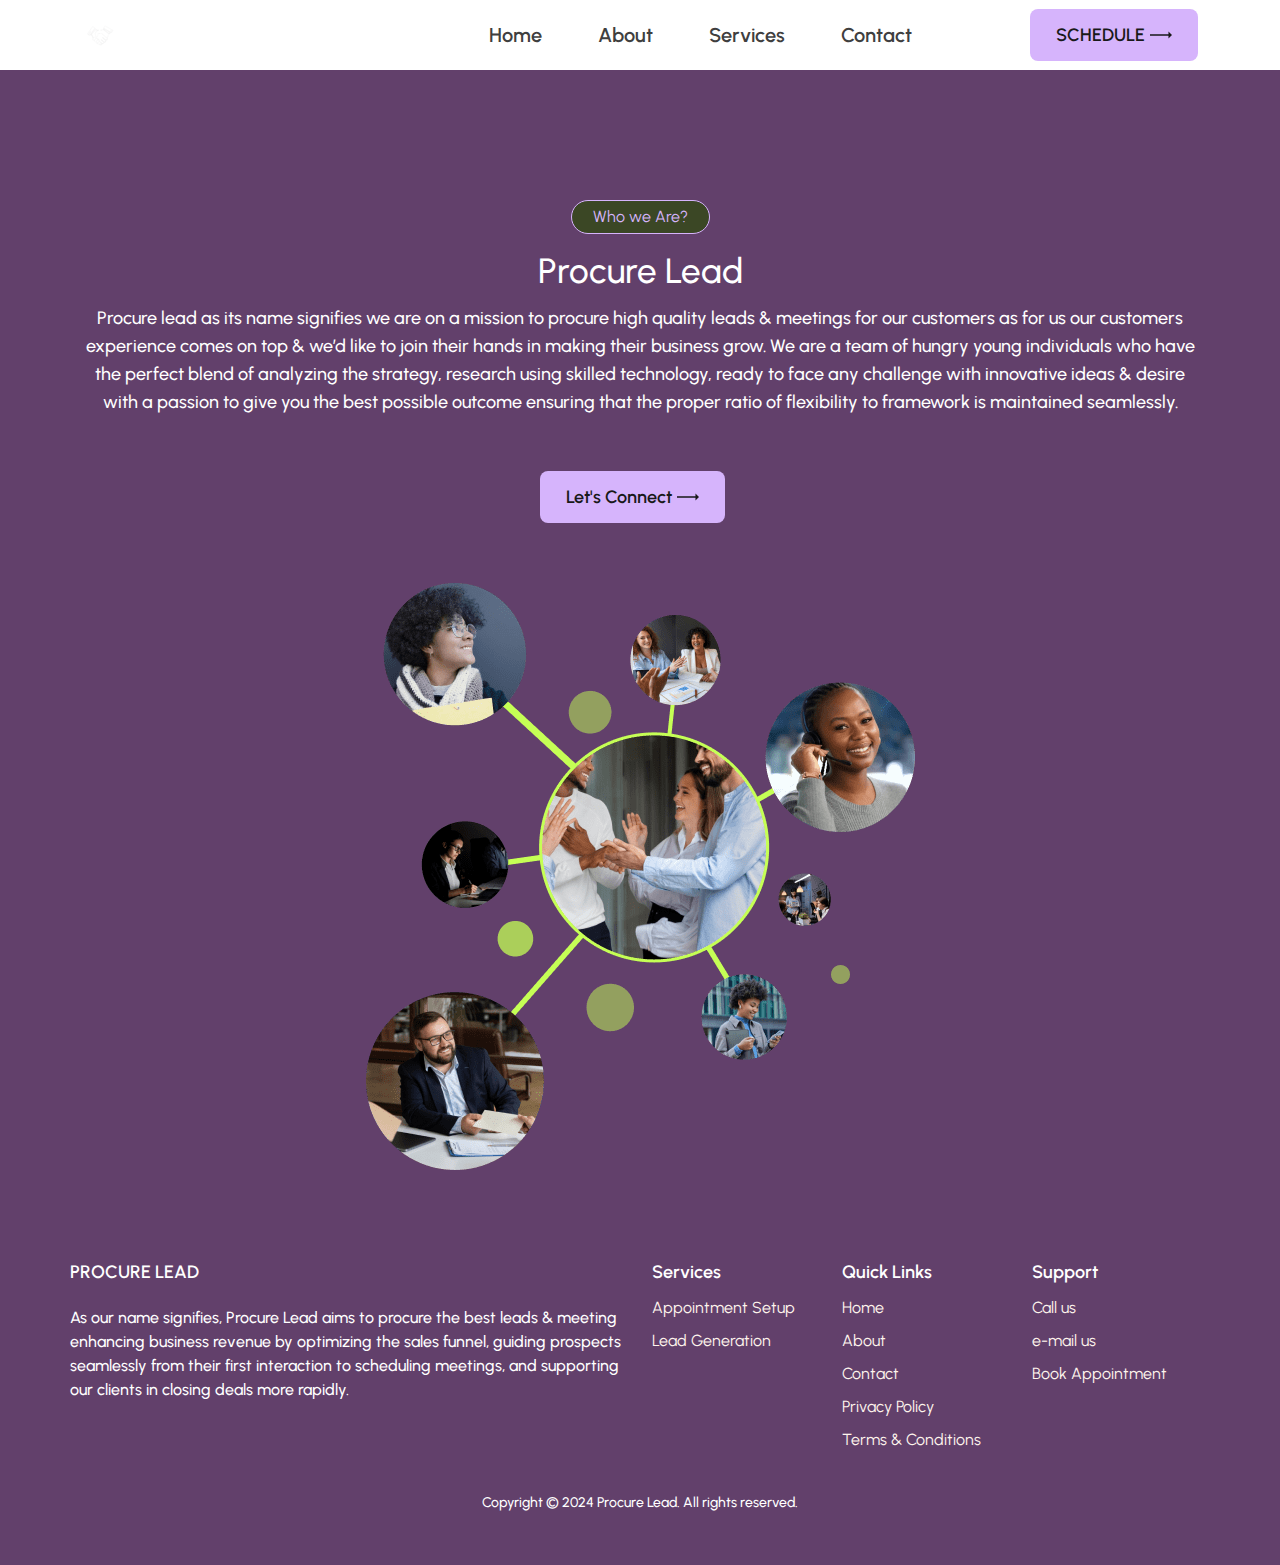
==== commit ed603f7e: "second-update-procure" ====
--- a/about.html
+++ b/about.html
@@ -14,13 +14,13 @@
     <title>About Us - Procure Lead</title>
   </head>
   <body>
-    <div id="preloader-active">
+    <!-- <div id="preloader-active">
       <div class="preloader d-flex align-items-center justify-content-center">
         <div class="preloader-inner position-relative">
           <div class="text-center"><img src="assets/imgs/template/loading.gif" alt="Nivia"></div>
         </div>
       </div>
-    </div>
+    </div> -->
     <header class="header sticky-bar">
       <div class="container">
         <div class="main-header">
@@ -99,33 +99,25 @@
     </div>
     
     <main class="main">
+
       <section class="section-box">
-        <div class="banner-hero hero-5">
-          <div class="banner-image-main">
-            <div class="img-bg"></div>
-            <div class="blur-bg blur-move"></div>
-          </div>
-          <div class="banner-inner-top">
-            <div class="container">
-              <div class="box-banner-left"><a class="btn btn-brand-5-new" href="#"><span>Procure</span>Who we Are?
-                  <svg xmlns="http://www.w3.org/2000/svg" width="22" height="22" viewbox="0 0 22 22" fill="none">
+        <div class="banner-hero hero-4">
+          <div class="banner-inner">
+            <div class="container"><a class="btn btn-brand-5" href="#">Who we Are?</a>
+              <h1 class="display-2 mb-10 mt-15 neutral-0">Procure Lead</h1>
+              <p class="text-lg neutral-500 mb-55">Procure lead as its name signifies we are on a mission to procure high quality leads & meetings for our customers as for us our customers experience comes on top & we’d like to join their hands in making their business grow. We are a team of hungry young individuals who have the perfect blend of analyzing the strategy, research using skilled technology, ready to face any challenge with innovative ideas & desire with a passion to give you the best possible outcome ensuring that the proper ratio of flexibility to framework is maintained seamlessly.</p>
+              <div class="box-buttons justify-content-center">
+                <a class="btn btn-brand-4-medium mr-15" href="#">Let's Connect
+                  <svg width="22" height="22" viewbox="0 0 22 22" fill="none" xmlns="http://www.w3.org/2000/svg">
                     <path d="M22 11.0003L18.4791 7.47949V10.3074H0V11.6933H18.4791V14.5213L22 11.0003Z" fill=""></path>
-                  </svg></a>
-                <h1 class="display-2 mb-30 mt-25 neutral-0">Procure Lead</h1>
-                <p class="text-lg neutral-500 mb-55">Procure lead as its name signifies we are on a mission to procure high quality leads & meetings for our customers as for us our customers experience comes on top & we’d like to join their hands in making their business grow. We are a team of hungry young individuals who have the perfect blend of analyzing the strategy, research using skilled technology, ready to face any challenge with innovative ideas & desire with a passion to give you the best possible outcome ensuring that the proper ratio of flexibility to framework is maintained seamlessly.</p>
-                <div class="d-flex mb-60">
-                  <a class="btn btn-brand-4-medium mr-20" href="#">Let's Connect
-                    <svg width="22" height="8" viewbox="0 0 22 8" fill="none" xmlns="http://www.w3.org/2000/svg">
-                      <path d="M22 3.99934L18.4791 0.478516V3.30642H0V4.69236H18.4791V7.52031L22 3.99934Z" fill="">
+                  </svg>
+                </a>
+                <!-- <a class="btn btn-play popup-youtube text-lg" href="https://www.youtube.com/watch?v=SZEflIVnhH8">
+                  <div class="video-play-button"><span></span></div> How It Work
+                </a> -->
+              </div>
 
-                      </path>
-                    </svg>
-                  </a>
-                  <!-- <a class="hover-up" href="#">
-                    <img src="assets/imgs/page/homepage1/appstore.png" alt="Nivia">
-                  </a> -->
-                </div>
-              </div>
+              <div class="text-center box-image-banner"><img src="assets/imgs/page/homepage1/img-testimonial.png" alt="Nivia"></div>
             </div>
           </div>
         </div>
@@ -175,18 +167,7 @@
               <li><a href="mailto:shreyamathur9999@gmail.com">e-mail us</a></li>
               <li><a href="#">Book Appointment</a></li>
             </ul>
-            <div class="box-socials-footer">
-              <a class="icon-socials icon-facebook" href="#">
-                <img alt="Facebook" src="assets/imgs/template/icons/fb.svg">
-              </a>
-              <a class="icon-socials icon-instagram" href="#">
-                <img alt="Instagram" src="assets/imgs/template/icons/in.svg">
-              </a>
-              <a class="icon-socials icon-twitter" href="#">
-                <img alt="Twitter" src="assets/imgs/template/icons/tw.svg">
-              </a>
-             
-            </div>
+            
           </div>
         </div>
         <div class="footer-bottom mt-0">
--- a/assets/css/style.css
+++ b/assets/css/style.css
@@ -370,7 +370,7 @@
 }
 
 .brand-4 {
-  color: #D6B4FC;
+  color: #d6b4fc;
 }
 
 @media (min-width: 1400px) {
@@ -451,7 +451,7 @@
 }
 
 .display-2 {
-  font-size: 72px;
+  font-size: 50px;
   line-height: 82px;
   font-family: "Urbanist", sans-serif;
   font-weight: 500;
@@ -628,7 +628,7 @@
 }
 
 .linear-3 {
-  background: linear-gradient(236deg, #22d1ee 0%, #D6B4FC 100%);
+  background: linear-gradient(236deg, #22d1ee 0%, #d6b4fc 100%);
 }
 
 .neutral-0 {
@@ -652,15 +652,15 @@
 }
 
 .neutral-500 {
-  color: #898a8a !important;
+  color: #fff !important;
 }
 
 .neutral-600 {
-  color: #727373 !important;
+  color: #ffffff !important;
 }
 
 .neutral-700 {
-  color: #5a5b5b !important;
+  color: #000 !important;
 }
 
 .neutral-800 {
@@ -766,9 +766,9 @@
 }
 .pagination li a:hover,
 .pagination li a.active {
-  background-color: #D6B4FC;
+  background-color: #d6b4fc;
   color: #191919;
-  border-color: #D6B4FC;
+  border-color: #d6b4fc;
 }
 .pagination .page-item:not(:first-child) .page-link {
   margin-left: 2px;
@@ -961,7 +961,7 @@
   background: url(../imgs/template/icons/search.svg) no-repeat center;
 }
 .btn.btn-green-linear {
-  background: linear-gradient(236deg, #22d1ee 0%, #D6B4FC 100%);
+  background: linear-gradient(236deg, #22d1ee 0%, #d6b4fc 100%);
   display: flex;
   align-items: center;
   width: -moz-fit-content;
@@ -1033,7 +1033,7 @@
   text-align: center;
   line-height: 38px;
   margin-right: 10px;
-  background-color: #D6B4FC;
+  background-color: #d6b4fc;
 }
 .btn.btn-learmore-2 svg {
   fill: #191919;
@@ -1061,11 +1061,11 @@
   color: #52b8aa;
 }
 .btn.btn-linear-icon {
-  background: linear-gradient(236deg, #22d1ee 0%, #D6B4FC 100%);
+  background: linear-gradient(236deg, #22d1ee 0%, #d6b4fc 100%);
 }
 .btn.btn-linear-rounded {
   border-radius: 32px;
-  background: linear-gradient(236deg, #22d1ee 0%, #D6B4FC 100%);
+  background: linear-gradient(236deg, #22d1ee 0%, #d6b4fc 100%);
   padding: 14px 32px;
 }
 .btn.btn-linear-rounded svg {
@@ -1096,13 +1096,13 @@
   text-align: center;
 }
 .btn.btn-border-linear svg {
-  fill: #D6B4FC;
-  color: #D6B4FC;
+  fill: #d6b4fc;
+  color: #d6b4fc;
 }
 .btn.btn-border-linear:hover {
   color: #191919;
   border: 1px solid #ffffff;
-  background: linear-gradient(236deg, #22d1ee 0%, #D6B4FC 100%);
+  background: linear-gradient(236deg, #22d1ee 0%, #d6b4fc 100%);
 }
 .btn.btn-border-linear:hover span {
   background: #ffffff;
@@ -1115,7 +1115,7 @@
   padding: 4px 20px 4px 6px;
   color: #191919;
   border: 1px solid #ffffff;
-  background: linear-gradient(236deg, #22d1ee 0%, #D6B4FC 100%);
+  background: linear-gradient(236deg, #22d1ee 0%, #d6b4fc 100%);
 }
 .btn.btn-bg-linear-2 span {
   display: inline-block;
@@ -1136,7 +1136,7 @@
   padding: 4px 20px 4px 6px;
   color: #191919;
   border: 1px solid #ffffff;
-  background: #D6B4FC;
+  background: #d6b4fc;
 }
 .btn.btn-bg-brand-4 span {
   display: inline-block;
@@ -1175,7 +1175,7 @@
   font-weight: 600;
 }
 .btn.btn-play-2:hover {
-  color: #D6B4FC;
+  color: #d6b4fc;
 }
 .btn.btn-play-2:hover .video-play-button-2:after {
   background-color: #9761dc;
@@ -1184,7 +1184,7 @@
   border-radius: 100px;
   padding: 8px 25px;
   border: 1px solid #ffffff;
-  background: linear-gradient(236deg, #22d1ee 0%, #D6B4FC 100%);
+  background: linear-gradient(236deg, #22d1ee 0%, #d6b4fc 100%);
   font-size: 16px;
   line-height: 24px;
   font-weight: 500;
@@ -1194,21 +1194,21 @@
 .btn.btn-tag-black {
   border-radius: 100px;
   padding: 6px 21px;
-  border: 1px solid #D6B4FC;
+  border: 1px solid #d6b4fc;
   background: #191919;
   font-size: 16px;
   line-height: 24px;
   font-weight: 500;
   display: inline-block !important;
-  color: #D6B4FC;
+  color: #d6b4fc;
 }
 .btn.btn-tag-black:hover {
   color: #191919;
   border-color: #191919;
-  background-color: #D6B4FC;
+  background-color: #d6b4fc;
 }
 .btn.btn-start-trial {
-  background: linear-gradient(236deg, #22d1ee 0%, #D6B4FC 100%);
+  background: linear-gradient(236deg, #22d1ee 0%, #d6b4fc 100%);
   padding: 31px 40px 31px 30px;
   border-radius: 35px;
   width: 100%;
@@ -1246,7 +1246,7 @@
   margin-left: 5px;
 }
 .btn.btn-get-started:hover {
-  background: linear-gradient(236deg, #22d1ee 0%, #D6B4FC 100%);
+  background: linear-gradient(236deg, #22d1ee 0%, #d6b4fc 100%);
 }
 .btn.btn-popular {
   border-radius: 4px;
@@ -1255,14 +1255,14 @@
   line-height: 18px;
   font-family: "Urbanist", sans-serif;
   font-weight: 400;
-  background: linear-gradient(236deg, #22d1ee 0%, #D6B4FC 100%);
+  background: linear-gradient(236deg, #22d1ee 0%, #d6b4fc 100%);
 }
 .btn.btn-popular:hover {
   color: #191919;
 }
 .btn.btn-black {
   padding: 16px 25px !important;
-  color: #D6B4FC !important;
+  color: #d6b4fc !important;
   font-size: 18px !important;
   line-height: 20px !important;
   font-family: "Urbanist", sans-serif;
@@ -1270,19 +1270,19 @@
   background-color: #191919;
 }
 .btn.btn-black svg {
-  fill: #D6B4FC;
+  fill: #d6b4fc;
   margin-left: 5px;
 }
 .btn.btn-black:hover {
   color: #191919 !important;
-  background-color: #D6B4FC;
+  background-color: #d6b4fc;
 }
 .btn.btn-black:hover svg {
   fill: #191919;
 }
 .btn.btn-black-md {
   padding: 9px 25px !important;
-  color: #D6B4FC !important;
+  color: #d6b4fc !important;
   font-size: 14px !important;
   line-height: 18px !important;
   font-family: "Urbanist", sans-serif;
@@ -1291,12 +1291,12 @@
   display: inline-block !important;
 }
 .btn.btn-black-md svg {
-  fill: #D6B4FC;
+  fill: #d6b4fc;
   margin-left: 5px;
 }
 .btn.btn-border-brand-4 {
   padding: 10px 30px;
-  border: 1px solid #D6B4FC;
+  border: 1px solid #d6b4fc;
   border-radius: 38px;
   font-size: 22px;
   line-height: 28px;
@@ -1313,11 +1313,11 @@
 }
 .btn.btn-neutral-100:hover,
 .btn.btn-neutral-100.active {
-  background-color: #D6B4FC;
+  background-color: #d6b4fc;
 }
 .btn.btn-brand-4 {
   padding: 21px 80px;
-  background-color: #D6B4FC;
+  background-color: #d6b4fc;
   border-radius: 96px;
   color: #191919;
   font-size: 18px;
@@ -1334,7 +1334,7 @@
 }
 .btn.btn-brand-4-medium {
   padding: 14px 25px;
-  background-color: #D6B4FC;
+  background-color: #d6b4fc;
   border-radius: 8px;
   color: #191919;
   font-size: 18px;
@@ -1353,8 +1353,8 @@
 }
 .btn.btn-brand-4-sm {
   padding: 4px 21px;
-  background-color: #D6B4FC;
-  border: 1px solid #D6B4FC;
+  background-color: #d6b4fc;
+  border: 1px solid #d6b4fc;
   border-radius: 36px;
   color: #191919;
   font-size: 16px;
@@ -1367,7 +1367,7 @@
   margin-left: 5px;
 }
 .btn.btn-brand-4-sm:hover {
-  background: #D6B4FC;
+  background: #d6b4fc;
   color: #191919;
 }
 .btn.btn-tag-2 {
@@ -1382,12 +1382,12 @@
   font-family: "Urbanist", sans-serif;
 }
 .btn.btn-tag-2:hover {
-  background: #D6B4FC;
+  background: #d6b4fc;
   color: #191919;
 }
 .btn.btn-tag-sm {
   padding: 10px 13px;
-  background-color: #D6B4FC;
+  background-color: #d6b4fc;
   border-radius: 6px;
   color: #191919;
   font-size: 14px;
@@ -1402,9 +1402,9 @@
 .btn.btn-brand-5 {
   padding: 4px 21px;
   background-color: #3b4725;
-  border: 1px solid #D6B4FC;
+  border: 1px solid #d6b4fc;
   border-radius: 36px;
-  color: #D6B4FC;
+  color: #d6b4fc;
   font-size: 16px;
   line-height: 24px;
   font-weight: 400;
@@ -1415,13 +1415,13 @@
   margin-left: 5px;
 }
 .btn.btn-brand-5:hover {
-  background: #D6B4FC;
+  background: #d6b4fc;
   color: #191919;
 }
 .btn.btn-brand-5-new {
   padding: 4px 25px 4px 5px;
   background-color: #3b4725;
-  border: 1px solid #D6B4FC;
+  border: 1px solid #d6b4fc;
   border-radius: 20px;
   color: #ffffff;
   font-size: 16px;
@@ -1440,7 +1440,7 @@
   line-height: 12px;
   font-weight: bold;
   border-radius: 35px;
-  background-color: #D6B4FC;
+  background-color: #d6b4fc;
   color: #191919;
   margin-right: 10px;
 }
@@ -1449,7 +1449,7 @@
   margin-left: 10px;
 }
 .btn.btn-brand-5-new:hover {
-  background: #D6B4FC;
+  background: #d6b4fc;
   color: #191919;
 }
 .btn.btn-brand-6-new {
@@ -1474,7 +1474,7 @@
   line-height: 12px;
   font-weight: bold;
   border-radius: 35px;
-  background-color: #D6B4FC;
+  background-color: #d6b4fc;
   color: #191919;
   margin-right: 10px;
 }
@@ -1488,7 +1488,7 @@
 }
 .btn.btn-brand-4-border {
   padding: 22px 22px;
-  background-color: #D6B4FC;
+  background-color: #d6b4fc;
   border: 1px solid #191919;
   border-radius: 96px;
   color: #191919;
@@ -1537,7 +1537,7 @@
   fill: #5a5b5b;
 }
 .btn.btn-link-white:hover svg {
-  fill: #D6B4FC;
+  fill: #d6b4fc;
 }
 .btn.btn-login {
   border: 1px solid #eceef2;
@@ -1623,7 +1623,7 @@
   display: block;
   width: 80px;
   height: 80px;
-  background: #D6B4FC;
+  background: #d6b4fc;
   border-radius: 50%;
   transition: all 200ms;
 }
@@ -1750,7 +1750,7 @@
   z-index: 3;
   width: 0;
   height: 0;
-  border-left: 27px solid #D6B4FC;
+  border-left: 27px solid #d6b4fc;
   border-top: 19px solid transparent;
   border-bottom: 19px solid transparent;
   left: 50%;
@@ -1780,7 +1780,7 @@
   line-height: 60px;
 }
 #scrollUp svg {
-  fill: #D6B4FC;
+  fill: #d6b4fc;
   height: 24px;
   position: relative;
   z-index: 123;
@@ -1841,7 +1841,7 @@
   width: 21px;
   left: 5px;
   bottom: 5px;
-  background: linear-gradient(236deg, #22d1ee 0%, #D6B4FC 100%);
+  background: linear-gradient(236deg, #22d1ee 0%, #d6b4fc 100%);
   transition: 0.4s;
 }
 
@@ -2051,7 +2051,7 @@
   width: 0;
 }
 .radio-container input:checked ~ .checkmark {
-  background-color: #D6B4FC;
+  background-color: #d6b4fc;
 }
 .radio-container input:checked ~ .checkmark:after {
   display: block;
@@ -2097,7 +2097,7 @@
   width: 50px;
   height: 50px;
   border-radius: 50%;
-  background-color: #D6B4FC;
+  background-color: #d6b4fc;
   font-size: 24px;
   font-weight: bold;
   font-family: "Urbanist", sans-serif;
@@ -2112,12 +2112,12 @@
   color: #5a5b5b;
 }
 .card-working:hover {
-  background-color: #D6B4FC;
-  border-color: #D6B4FC;
+  background-color: #d6b4fc;
+  border-color: #d6b4fc;
 }
 .card-working:hover .card-number span {
   background-color: #191919;
-  color: #D6B4FC;
+  color: #d6b4fc;
 }
 
 .card-pricing {
@@ -2131,7 +2131,7 @@
 .card-pricing .card-image {
   display: flex;
   align-items: center;
-  margin-bottom: 25px;
+  /* margin-bottom: 25px; */
 }
 .card-pricing .card-image .card-icon {
   margin-right: 12px;
@@ -2186,7 +2186,7 @@
   color: #ffffff;
 }
 .card-pricing.card-pricing-popular .card-price .heading-1 {
-  background: -webkit-linear-gradient(236deg, #22d1ee 0%, #D6B4FC 100%);
+  background: -webkit-linear-gradient(236deg, #22d1ee 0%, #d6b4fc 100%);
   -webkit-background-clip: text;
   -webkit-text-fill-color: transparent;
 }
@@ -2195,7 +2195,7 @@
 }
 .card-pricing.card-pricing-popular .card-button .btn-get-started {
   /* width: 150px; */
-  background: linear-gradient(236deg, #22d1ee 0%, #D6B4FC 100%);
+  background: linear-gradient(236deg, #22d1ee 0%, #d6b4fc 100%);
 }
 .card-pricing.card-pricing-popular .card-button .btn-get-started:hover {
   background: #eceef2 !important;
@@ -2222,7 +2222,7 @@
   margin-bottom: 22px;
 }
 .card-pricing-2 .card-button .btn.btn-get-started:hover {
-  background: #D6B4FC;
+  background: #d6b4fc;
 }
 
 .card-features-5 {
@@ -2231,6 +2231,7 @@
   padding: 40px;
   color: #ffffff;
   margin-bottom: 30px;
+  margin-left: 30px;
 }
 .card-features-5:hover {
   background-image: url(../imgs/page/homepage2/bg-shadow.png);
@@ -2253,7 +2254,7 @@
 .card-casestudy .card-title .number {
   width: 39px;
   height: 39px;
-  background-color: #D6B4FC;
+  background-color: #d6b4fc;
   color: #191919;
   font-size: 24px;
   line-height: 39px;
@@ -2289,10 +2290,10 @@
   fill: #ffffff;
 }
 .card-faq .item-title:hover {
-  color: #D6B4FC;
+  color: #d6b4fc;
 }
 .card-faq .item-title:hover svg {
-  fill: #D6B4FC;
+  fill: #d6b4fc;
 }
 .card-faq .item-info {
   padding-left: 24px;
@@ -2394,7 +2395,7 @@
   color: #ffffff;
 }
 .card-pricing-style-2:hover .btn {
-  background-color: #D6B4FC;
+  background-color: #d6b4fc;
   color: #191919;
 }
 .card-pricing-style-2.active {
@@ -2404,7 +2405,7 @@
   color: #ffffff;
 }
 .card-pricing-style-2.active .btn {
-  background-color: #D6B4FC;
+  background-color: #d6b4fc;
   color: #191919;
 }
 .card-pricing-style-2 .card-desc {
@@ -2451,7 +2452,7 @@
   color: #d9dbe9;
 }
 .card-pricing-style-3.card-pricing-popular .card-button .btn-get-started {
-  background: #D6B4FC;
+  background: #d6b4fc;
 }
 .card-pricing-style-3.card-pricing-popular .card-button .btn-get-started:hover {
   background: #eceef2 !important;
@@ -2463,7 +2464,7 @@
   z-index: 12;
   border-radius: 34px;
   background: #434445;
-  color: #D6B4FC;
+  color: #d6b4fc;
 }
 
 .card-preparing-2 {
@@ -2483,7 +2484,7 @@
   width: 100%;
 }
 .card-preparing-2 .card-image svg {
-  fill: #D6B4FC;
+  fill: #d6b4fc;
 }
 .card-preparing-2 .card-info {
   position: relative;
@@ -2496,7 +2497,7 @@
   color: #898a8a;
 }
 .card-preparing-2:hover .card-image {
-  background-color: #D6B4FC;
+  background-color: #d6b4fc;
 }
 .card-preparing-2:hover .card-image svg {
   fill: #191919;
@@ -2536,7 +2537,7 @@
   line-height: 16px;
   font-weight: 700;
   font-family: "Urbanist", sans-serif;
-  color: #D6B4FC;
+  color: #d6b4fc;
   display: block;
 }
 .card-testimonial-3 .card-info .card-author-review .author-tag {
@@ -2637,26 +2638,61 @@
   margin-bottom: 15px;
 }
 
+.full-screen-row {
+  height: 100vh; /* Full screen height */
+  margin: 0; /* Remove any margin */
+}
+
 .card-we-know {
+  padding: 0; /* Remove padding */
+  margin: 0; /* Remove margin */
+  position: relative;
+  /* background-image: url(../imgs/page/homepage4/banner.png); */
+}
+
+/* .card-image img {
+  max-width: 100%; 
+  height: auto;
+} */
+
+.d-flex {
+  display: flex;
+  justify-content: center;
+  align-items: center;
+  text-align: center;
+}
+
+.d-flex-home {
+  display: flex;
+}
+
+/* .card-we-know {
   position: relative;
   margin-bottom: 30px;
-}
+} */
 .card-we-know .card-image {
   position: relative;
 }
 .card-we-know .card-image img {
   width: 100%;
-  height: 40%;
-  border-radius: 25px;
-  display: block;
+  height: 100vh;
+  /* border-radius: 25px; */
+  object-fit: cover;
 }
 .card-we-know .card-info {
-  background-color: #D6B4FC;
-  color: #000000;
+  /* background-color: #D6B4FC; */
+  color: #e0e0e0;
   position: absolute;
+  align-items: center;
+  z-index: 1;
+  transition: all 0.3s ease-in-out;
+  display: flex;
+  flex-direction: column;
+  justify-content: center;
+  left: 0px;
+  right: 0px;
+  top: 0px;
   bottom: 0px;
-  left: 0px;
-  border-radius: 25px;
   width: 100%;
   padding: 29px 29px 10px 29px;
 }
@@ -2664,28 +2700,150 @@
   display: flex;
   align-items: center;
   justify-content: space-between;
-  margin-bottom: 17px;
-  color: #413870;
+  margin-bottom: -80px;
+  text-align: center;
+  color: #ffffff;
+  transition: transform 0.6s ease-in-out, margin-bottom 0.6s ease-in-out;
+}
+.card-we-know .card-info .card-title h4{
+  font-size: 50px;
+  line-height: 55px;
+}
+.col-lg-6,
+.col-md-6 {
+  padding: 0; /* Remove padding to make sure image covers full width */
+}
+.btn-learn-more {
+  background-color: #fff; /* White background */
+  color: #000; /* Black text */
+  padding: 10px 20px;
+  margin-top: 15px;
+  /* border: 1px solid #000; */
+  text-transform: uppercase;
+  font-weight: bold;
+  text-decoration: none;
+  transition: background-color 0.3s, color 0.3s;
+  border-radius: 30px;
+}
+
+.btn-learn-more:hover {
+  text-decoration: underline;
 }
 .card-we-know .card-info .card-title svg {
-  fill: #D6B4FC;
+  fill: #d6b4fc;
 }
 .card-we-know .card-info .card-title:hover {
-  color: #52b8aa;
+  color: #ffffff;
 }
 .card-we-know .card-info .card-title:hover svg {
-  fill: #52b8aa;
+  fill: #ffffff;
 }
 .card-we-know .card-info .card-desc {
-  border-top: 1px solid #191919;
-  padding-top: 17px;
-  display: none;
-  padding-bottom: 10px;
-  transition: all 0.3s ease-in-out;
+  /* border-top: 1px solid #FFFFFF; */
+  /* padding-top: 17px; */
+  /* display: none; */
+  /* margin-bottom: 80px; */
+  overflow: hidden;
+  opacity: 0;
+  /* transition: all 0.3s ease-in-out; */
+  /* transition: all 0.3s ease-in-out; */
+  transition: transform 0.7s ease-in-out, margin-bottom 0.7s ease-in-out;
+  transition: transform 1s ease-in-out, opacity 1s ease-in-out;
+
+}
+.card-we-know .card-info .card-desc p{
+  font-size: 22px;
+  line-height: 35px;
+  font-weight: 400;
 }
 .card-we-know:hover .card-desc {
-  display: block;
-}
+  /* display: block; */
+  transform: translateY(-10px);
+  opacity: 1;
+}
+.hover-card:hover .card-title {
+  transform: translateY(-90px); /* Move title up */
+  /* Add space below title */
+}
+
+.hover-card:hover .card-desc {
+  opacity: 1;
+  max-height: 300px; /* Adjust as needed for the description height */
+}
+
+.hover-card:hover {
+  background-color: #fff;
+}
+
+.full-screen-section {
+  height: 100vh; /* Full screen height */
+  display: flex;
+  align-items: center;
+  justify-content: center;
+  background-color: #f8f9fa; /* Background color */
+}
+
+.container-fluid {
+  height: 100%;
+  margin-top: 30px;
+}
+
+.no-gutters {
+  margin-right: 0;
+  margin-left: 0;
+  /* margin-bottom: 40px; */
+}
+
+.first-div, .second-div, .third-div {
+  padding: 20px;
+  text-align: center;
+}
+
+.first-div h2 {
+  margin-bottom: 20px;
+}
+
+.first-div img {
+  max-width: 100%;
+  height: auto;
+}
+
+.second-div .item, .third-div .item {
+  margin: 10px 0;
+  padding: 20px;
+  /* background-color: #fff;
+  border: 1px solid #ddd; */
+  width: 100%;
+  font-size: 25px;
+  line-height: 30px;
+  font-weight: 600;
+  text-align: center;
+}
+.second-div .item:hover, .third-div .item:hover {
+  transform: scale(1.05); /* Scale up slightly on hover */
+  /* background-color: #e0f7fa; */
+}
+.check-mark {
+  color: green; /* Check mark color */
+  margin-right: 10px; /* Space between check mark and text */
+  font-size: 2rem; /* Adjust size as needed */
+}
+.first-div {
+  flex: 0 0 40%;
+  max-width: 40%;
+}
+
+.second-div {
+  flex: 0 0 30%;
+  max-width: 30%;
+}
+
+.third-div {
+  flex: 0 0 30%;
+  max-width: 30%;
+}
+
+
 
 .card-integration {
   background-color: #ffffff;
@@ -2730,7 +2888,7 @@
   margin-bottom: 45px;
 }
 .card-question .card-image {
-  background-color: #D6B4FC;
+  background-color: #d6b4fc;
   border-radius: 8px;
   width: 64px;
   height: 64px;
@@ -2782,7 +2940,7 @@
   border-bottom: 1px solid #eceef2;
 }
 .card-job .card-head svg {
-  fill: #D6B4FC;
+  fill: #d6b4fc;
 }
 .card-job .card-head .card-head-left a {
   color: #191919;
@@ -3131,6 +3289,7 @@
   position: fixed;
   top: 0px;
   left: 0px;
+  background-color: #fff;
   z-index: 123;
 }
 .header.header-style-4 {
@@ -3175,15 +3334,16 @@
   content: "";
   height: 10px;
   width: 10px;
-  background: url(../imgs/template/icons/arrow-up.svg) no-repeat center;
+  /* background: url(../imgs/template/icons/arrow-up-grey.svg) no-repeat center;  */
   opacity: 1;
+  /* background-color: #000; */
   margin-left: 0px;
   position: absolute;
   top: 44px;
   right: 0px;
 }
 .header .main-menu li.has-children > a:hover::after {
-  background: url(../imgs/template/icons/arrow-up-hover.svg) no-repeat center;
+  /* background: url(../imgs/template/icons/arrow-up-hover.svg) no-repeat center; */
 }
 .header .main-menu li.hr {
   padding: 0px 22px;
@@ -3198,17 +3358,18 @@
 .header .main-menu li a {
   font-family: "Urbanist", sans-serif;
   font-style: normal;
-  font-weight: 400;
+  font-weight: 600;
   font-size: 20px;
   line-height: 20px;
-  color: #ffffff;
+  color: #3f3f3f;
   display: block;
-  padding: 37px 18px 37px 18px;
+  padding: 25px 18px 25px 18px;
   text-decoration: none;
   position: relative;
 }
 .header .main-menu li a:hover {
-  color: #D6B4FC;
+  color: #62406b;
+  text-decoration: underline;
 }
 .header .main-menu li a i {
   font-size: 10px;
@@ -3224,10 +3385,10 @@
   left: 0px;
   z-index: 999;
   min-width: 240px;
-  border-radius: 8px;
-  box-shadow: 0px 8px 18px -4px rgba(255, 255, 255, 1);
-  background-color: #D6B4FC;
-  color: #FFFFFF;
+  border-radius: 0px 0px 8px 8px;
+  box-shadow: 0px 2px 4px 1px rgba(255, 255, 255, 1);
+  background-color: #ffffff;
+  color: #ffffff;
   padding: 20px 0px 20px 0px;
 }
 .header .main-menu li ul.sub-menu {
@@ -3236,8 +3397,6 @@
 }
 .header .main-menu li ul li {
   width: 100%;
-  padding-left: 20px;
-  padding-right: 20px;
 }
 .header .main-menu li ul li a {
   padding-top: 5px;
@@ -3268,7 +3427,7 @@
 }
 .header .main-menu li ul li a:hover {
   transition: 0.5s;
-  color: #4c01a1;
+  text-decoration: underline;
 }
 .header .main-menu li ul li a:hover::after {
   opacity: 1;
@@ -3376,8 +3535,8 @@
   z-index: 999;
   left: 0;
   transition: all 0.3s ease 0s;
-  border-bottom: 1px solid #191919;
-  background: #2b2c2d;
+  /* border-bottom: 1px solid #191919; */
+  background: #ffffff;
 }
 .sticky-bar.stick .burger-icon {
   top: 15px;
@@ -3482,7 +3641,7 @@
   color: #898a8a;
 }
 .popular-keywords a:hover {
-  color: #D6B4FC;
+  color: #d6b4fc;
 }
 
 .mobile-header-wrapper-style {
@@ -4140,16 +4299,20 @@
 }
 
 .footer {
-  background-color: #191919;
+  background-color: #62406b;
   padding: 80px 0px 0px 0px;
 }
 .footer h6 {
   color: #ffffff;
   margin-bottom: 20px;
   font-weight: 600;
-  background: -webkit-linear-gradient(236deg, #22d1ee 0%, #D6B4FC 100%);
+  background: -webkit-linear-gradient(236deg, #22d1ee 0%, #d6b4fc 100%);
   -webkit-background-clip: text;
   -webkit-text-fill-color: transparent;
+}
+
+.color-white{
+  color: #FFFFFF;
 }
 .footer .menu-footer {
   display: inline-block;
@@ -4162,13 +4325,14 @@
   padding-right: 0px;
 }
 .footer .menu-footer li a {
-  color: #898a8a;
+  color: #fff5ed;
   font-size: 18px;
   text-decoration: none;
   transition-duration: 0.2s;
   line-height: 28px;
 }
 .footer .menu-footer li a:hover {
+  text-decoration: underline;
   color: #ffffff;
   transition-duration: 0.2s;
 }
@@ -4248,7 +4412,7 @@
   border-top: 1px solid;
   border-image-slice: 1;
   border-width: 1px;
-  border-image-source: linear-gradient(to left, #22d1ee, #D6B4FC) !important;
+  border-image-source: linear-gradient(to left, #22d1ee, #d6b4fc) !important;
 }
 .footer.footer-style-2 .menu-bottom-footer li a:hover {
   color: #52b8aa;
@@ -4265,10 +4429,10 @@
 }
 .footer.footer-style-3 a.icon-socials:hover {
   background: none;
-  background-color: #D6B4FC;
+  background-color: #d6b4fc;
 }
 .footer.footer-style-4 .menu-footer li a:hover {
-  color: #D6B4FC;
+  color: #d6b4fc;
 }
 .footer.footer-style-5 .footer-bottom {
   padding-top: 0px;
@@ -4295,7 +4459,7 @@
 a.icon-socials:hover {
   transform: translateY(-3px);
   transition-duration: 0.2s;
-  background: linear-gradient(236deg, #22d1ee 0%, #D6B4FC 100%);
+  background: linear-gradient(236deg, #22d1ee 0%, #d6b4fc 100%);
 }
 
 .title-follow {
@@ -5840,7 +6004,7 @@
 }
 
 .box-number-award {
-  background: #D6B4FC;
+  background: #d6b4fc;
   border-radius: 32px;
   padding: 18px 20px 25px 20px;
   text-align: center;
@@ -6025,7 +6189,7 @@
   background-color: #191919;
 }
 .card-testimonial:hover a {
-  color: #D6B4FC;
+  color: #d6b4fc;
   text-decoration: none;
 }
 .card-testimonial:hover .card-comment p {
@@ -6077,7 +6241,7 @@
 }
 
 .text-linear-3 {
-  background: -webkit-linear-gradient(236deg, #22d1ee 0%, #D6B4FC 100%);
+  background: -webkit-linear-gradient(236deg, #22d1ee 0%, #d6b4fc 100%);
   -webkit-background-clip: text;
   -webkit-text-fill-color: transparent;
 }
@@ -6375,7 +6539,7 @@
 }
 
 .border-gradient-green {
-  border-image-source: linear-gradient(to left, #22d1ee, #D6B4FC) !important;
+  border-image-source: linear-gradient(to left, #22d1ee, #d6b4fc) !important;
 }
 
 .form-newsletter form {
@@ -6393,7 +6557,7 @@
   border: 1px solid;
   border-image-slice: 1;
   border-width: 1px;
-  border-image-source: linear-gradient(to left, #22d1ee, #D6B4FC);
+  border-image-source: linear-gradient(to left, #22d1ee, #d6b4fc);
 }
 
 .box-partners {
@@ -6419,7 +6583,7 @@
   margin-left: 20px;
 }
 .list-partners li a:hover span {
-  background: -webkit-linear-gradient(236deg, #22d1ee 0%, #D6B4FC 100%);
+  background: -webkit-linear-gradient(236deg, #22d1ee 0%, #d6b4fc 100%);
   -webkit-background-clip: text;
   -webkit-text-fill-color: transparent;
 }
@@ -6521,7 +6685,7 @@
   bottom: -5px;
   left: -5px;
   right: -5px;
-  background: linear-gradient(to left, #22d1ee, #D6B4FC) !important;
+  background: linear-gradient(to left, #22d1ee, #d6b4fc) !important;
   z-index: -1;
   border-radius: 32px;
 }
@@ -6536,7 +6700,7 @@
 }
 
 .box-case-gradient-inner {
-  background: linear-gradient(#22d1ee, #D6B4FC);
+  background: linear-gradient(#22d1ee, #d6b4fc);
   position: relative;
   animation: grad-rotation 6s infinite linear;
   width: 1000px;
@@ -6590,7 +6754,7 @@
   margin-bottom: 22px;
 }
 .card-analytics .card-analytic:hover {
-  background: linear-gradient(236deg, #22d1ee 0%, #D6B4FC 100%);
+  background: linear-gradient(236deg, #22d1ee 0%, #d6b4fc 100%);
 }
 .card-analytics .card-analytic .card-analytic-inner {
   display: flex;
@@ -6611,7 +6775,7 @@
 }
 
 .block-our-feature-2 {
-  background: linear-gradient(236deg, #22d1ee 0%, #D6B4FC 100%);
+  background: linear-gradient(236deg, #22d1ee 0%, #d6b4fc 100%);
   padding: 5px;
   border-radius: 32px;
 }
@@ -6707,7 +6871,9 @@
 .block-our-team .row {
   margin: 0px -20px;
 }
-.block-our-team .row .col-lg-6,
+.block-our-team .row .col-lg-6 {
+  padding: 0px 0px;
+}
 .block-our-team .row .col-lg-12 {
   padding: 0px 20px;
 }
@@ -6774,7 +6940,7 @@
 }
 .accordion-flush .accordion-button:not(.collapsed) {
   color: #191919;
-  background: linear-gradient(236deg, #22d1ee 0%, #D6B4FC 100%);
+  background: linear-gradient(236deg, #22d1ee 0%, #d6b4fc 100%);
 }
 .accordion-flush .accordion-button:not(.collapsed)::after {
   width: 41px;
@@ -6796,7 +6962,7 @@
 }
 .accordion-flush .accordion-collapse {
   border: 0;
-  background: linear-gradient(280deg, #22d1ee 0%, #D6B4FC 100%);
+  background: linear-gradient(280deg, #22d1ee 0%, #d6b4fc 100%);
 }
 
 .box-2-col-faqs {
@@ -6819,7 +6985,7 @@
   border-bottom: 4px solid;
   border-image-slice: 1;
   border-width: 4px;
-  border-image-source: linear-gradient(to left, #22d1ee, #D6B4FC) !important;
+  border-image-source: linear-gradient(to left, #22d1ee, #d6b4fc) !important;
 }
 
 .box-testimonials-2 {
@@ -6872,7 +7038,7 @@
 }
 .swiper-button-prev-testimonials:hover svg,
 .swiper-button-next-testimonials:hover svg {
-  stroke: #D6B4FC;
+  stroke: #d6b4fc;
 }
 
 .card-testimonial-2 {
@@ -6904,7 +7070,8 @@
 
 .box-newsletter {
   position: relative;
-  padding-top: 113px;
+  align-items: center;
+  justify-items: center;
 }
 
 .block-newsletter {
@@ -6969,7 +7136,7 @@
 }
 
 .address-icon {
-  color: #D6B4FC;
+  color: #d6b4fc;
   background: url(../imgs/template/icons/phone.svg) no-repeat left center;
   padding: 0px 10px 0px 35px;
   display: inline-block;
@@ -6977,7 +7144,7 @@
 }
 
 .phone-icon {
-  color: #D6B4FC;
+  color: #d6b4fc;
   background: url(../imgs/template/icons/phone.svg) no-repeat left center;
   padding: 0px 10px 0px 35px;
   display: inline-block;
@@ -6985,7 +7152,7 @@
 }
 
 .email-icon {
-  color: #D6B4FC;
+  color: #d6b4fc;
   background: url(../imgs/template/icons/email.svg) no-repeat left center;
   padding: 0px 10px 0px 35px;
   display: inline-block;
@@ -6999,7 +7166,7 @@
 .text-bg-brand-4 {
   display: inline-block;
   padding: 0px 10px;
-  background-color: #D6B4FC;
+  background-color: #d6b4fc;
   border-radius: 16px;
 }
 
@@ -7025,7 +7192,7 @@
   margin-bottom: 25px;
 }
 .card-enjoy-style-2:hover {
-  background-color: #D6B4FC;
+  background-color: #d6b4fc;
 }
 .card-enjoy-style-2 .card-image {
   margin-bottom: 30px;
@@ -7121,13 +7288,13 @@
   margin-bottom: 9px;
 }
 .card-feature-2:hover .card-image {
-  background-color: #D6B4FC;
+  background-color: #d6b4fc;
 }
 .card-feature-2.card-feature-brand-4 {
   margin-bottom: 50px;
 }
 .card-feature-2.card-feature-brand-4 .card-image {
-  background-color: #D6B4FC;
+  background-color: #d6b4fc;
 }
 .card-feature-2.card-feature-brand-4 .card-info a {
   color: #ffffff;
@@ -7156,7 +7323,7 @@
   height: 42px;
   width: 42px;
   margin-right: 10px;
-  background-color: #D6B4FC;
+  background-color: #d6b4fc;
   border-radius: 50%;
   background-image: url(../imgs/page/homepage3/internet.svg);
   background-position: center;
@@ -7240,7 +7407,7 @@
   height: 64px;
   width: 64px;
   border-radius: 8px;
-  background-color: #D6B4FC;
+  background-color: #d6b4fc;
   line-height: 64px;
   text-align: center;
 }
@@ -7272,7 +7439,7 @@
 }
 
 .box-list-check {
-  margin-top: 58px;
+  margin-top: 8px;
 }
 
 .list-check {
@@ -7372,7 +7539,7 @@
 }
 .list-choose-plan li.active label {
   font-weight: bold;
-  color: #D6B4FC;
+  color: #d6b4fc;
 }
 .list-choose-plan li.active span {
   display: block;
@@ -7426,14 +7593,14 @@
   top: 40%;
   left: 40px;
   bottom: auto;
-  background-color: #D6B4FC;
+  background-color: #d6b4fc;
   box-shadow: none;
 }
 .image-feature-2 .card-number-top {
   top: 20%;
   right: 40px;
   bottom: auto;
-  background-color: #D6B4FC;
+  background-color: #d6b4fc;
   box-shadow: none;
 }
 
@@ -7442,7 +7609,7 @@
 }
 
 .hero-4 {
-  background-color: #191919;
+  background-color: #62406b;
   background-image: url(../imgs/page/homepage2/bg-banner.png);
   background-repeat: no-repeat;
   background-position: bottom 50px center;
@@ -7451,6 +7618,7 @@
 .hero-4 .banner-inner {
   text-align: center;
   padding: 200px 0px 0px 0px;
+  background-color: #62406b;
 }
 
 .box-image-banner {
@@ -7463,8 +7631,8 @@
 }
 
 .box-our-features-5 {
-  background-color: #191919;
-  padding: 100px 0px 140px 0px;
+  background-color: #62406b;
+  padding: 50px 0px 140px 0px;
 }
 
 .box-case-study-2 {
@@ -7540,8 +7708,8 @@
 }
 .box-button-slider-team .swiper-button-next-testimonials:hover,
 .box-button-slider-team .swiper-button-prev-testimonials:hover {
-  border-color: #D6B4FC;
-  background-color: #D6B4FC;
+  border-color: #d6b4fc;
+  background-color: #d6b4fc;
 }
 .box-button-slider-team .swiper-button-next-testimonials:hover svg,
 .box-button-slider-team .swiper-button-prev-testimonials:hover svg {
@@ -7582,7 +7750,7 @@
 }
 .list-our-works .item-work h4 {
   min-width: 200px;
-  color: #D6B4FC;
+  color: #d6b4fc;
 }
 .list-our-works .item-work:last-child {
   border-bottom: 0px;
@@ -7604,22 +7772,27 @@
 }
 
 .box-newsletter {
-  background-color: #D6B4FC;
-  border-radius: 32px;
-  margin-top: -70px;
-  padding: 53px 160px;
-  /* display: flex; */
+  text-align: center;
+  /* max-width: 800px; Optional: limit the width of the content */
+  margin: 0 auto; /* Center the content horizontally */
+}
+.full-screen-container {
+  display: flex;
   align-items: center;
-  /* justify-content: space-between; */
-  background-image: url(../imgs/page/homepage2/bg-newsletter.png);
-  background-repeat: no-repeat;
-  background-position: top left;
-  background-size: auto;
-  margin-bottom: 78px;
-}
+  justify-content: center;
+  height: 100vh; /* Full screen height */
+  width: 100%; /* Full screen width */
+  background-color: #C0B2C3;
+}
+
 .box-newsletter .newsletter-left {
-  width: 100%;
-}
+  display: flex;
+  flex-direction: column;
+  align-items: center;
+  justify-content: center;
+}
+
+
 .box-newsletter .newsletter-right {
   max-width: 606px;
   width: 100%;
@@ -7653,7 +7826,7 @@
   position: relative;
 }
 .hero-5 .banner-inner-top {
-  background-color: #191919;
+  background-color: #62406b;
   padding-top: 250px;
   padding-bottom: 140px;
 }
@@ -7724,7 +7897,7 @@
   width: 47px;
   height: 47px;
   display: block;
-  background-color: #D6B4FC;
+  background-color: #d6b4fc;
   line-height: 47px;
   color: #191919;
   text-align: center;
@@ -7746,7 +7919,7 @@
   height: 42px;
   width: 42px;
   margin-right: 10px;
-  background-color: #D6B4FC;
+  background-color: #d6b4fc;
   border-radius: 50%;
   background-image: url(../imgs/page/homepage1/strate.svg);
   background-position: center;
@@ -7844,7 +8017,7 @@
 }
 
 .box-testimonials-3 {
-  background-color: #191919;
+  background-color: #62406b;
   padding: 142px 0px;
   background-image: url(../imgs/page/homepage1/bg-review.png);
   background-position: bottom right;
@@ -7866,8 +8039,8 @@
 }
 .box-button-slider-black .swiper-button-next-testimonials:hover,
 .box-button-slider-black .swiper-button-prev-testimonials:hover {
-  border-color: #D6B4FC;
-  background-color: #D6B4FC;
+  border-color: #d6b4fc;
+  background-color: #d6b4fc;
 }
 .box-button-slider-black .swiper-button-next-testimonials:hover svg,
 .box-button-slider-black .swiper-button-prev-testimonials:hover svg {
@@ -8334,7 +8507,7 @@
   margin-bottom: 32px;
 }
 .item-rate-total .progress .progress-bar {
-  background-color: #D6B4FC;
+  background-color: #d6b4fc;
 }
 
 .box-image-why {
@@ -8369,7 +8542,7 @@
 .box-form-search {
   border-radius: 8px;
   padding: 31px 69px;
-  background: #D6B4FC url(../imgs/page/help/bg-how.png) no-repeat bottom right;
+  background: #d6b4fc url(../imgs/page/help/bg-how.png) no-repeat bottom right;
 }
 .box-form-search form {
   display: flex;
@@ -8522,7 +8695,7 @@
   margin-right: 15px;
   height: 39px;
   width: 39px;
-  background-color: #D6B4FC;
+  background-color: #d6b4fc;
   border-radius: 50%;
   font-size: 24px;
   font-weight: 700;
@@ -8986,7 +9159,7 @@
 }
 
 .sidebar-border-left {
-  border-left: 4px solid #D6B4FC;
+  border-left: 4px solid #d6b4fc;
   padding-left: 28px;
   position: relative;
   padding-bottom: 5px;
@@ -9152,7 +9325,7 @@
   height: 13px;
 }
 .box-socials-commingsoon a.icon-socials:hover {
-  background: #D6B4FC;
+  background: #d6b4fc;
 }
 
 .text-start .pagination {
@@ -9229,7 +9402,7 @@
   padding: 0px 50px;
 }
 .box-content-detail-blog .box-detail-info blockquote {
-  border-left: 8px solid #D6B4FC;
+  border-left: 8px solid #d6b4fc;
   padding-left: 30px;
   font-size: 30px;
   line-height: 40px;
@@ -9313,8 +9486,8 @@
     padding: 30px 20px 30px 20px;
   }
   .display-2 {
-    font-size: 52px;
-    line-height: 65px;
+    font-size: 35px;
+    line-height: 45px;
   }
   .text-background {
     line-height: 35px;
@@ -9349,7 +9522,7 @@
     padding-right: 20px;
   }
   .box-newsletter .newsletter-left {
-    padding-right: 20px;
+    /* padding-right: 20px; */
   }
   .hero-5 .banner-inner-top {
     padding-top: 180px;
@@ -9693,8 +9866,8 @@
     line-height: 68px;
   }
   .display-2 {
-    font-size: 52px;
-    line-height: 62px;
+    font-size: 25px;
+    line-height: 30px;
   }
   .box-what-we-do {
     padding: 0px;
@@ -9889,6 +10062,32 @@
     margin-left: 45px;
     padding: 15px;
   }
+    .row.no-gutters {
+    flex-direction: column;
+  }
+  
+  .first-div, .second-div, .third-div {
+    width: 100%;
+    padding: 10px;
+  }
+  
+  .full-screen-section {
+    height: auto; /* Allow the section height to adjust based on content */
+    padding: 20px 0;
+  }
+  
+  .first-div img {
+    margin-bottom: 20px; /* Add spacing below the image */
+  }
+  
+  .second-div .item, .third-div .item {
+    margin: 10px 0;
+    width: 100%; 
+  }
+  .first-div, .second-div, .third-div {
+    flex-basis: 100%; /* Full width on mobile */
+    max-width: 100%;
+  }
 }
 @media (max-width: 575.98px) {
   .footer-1,
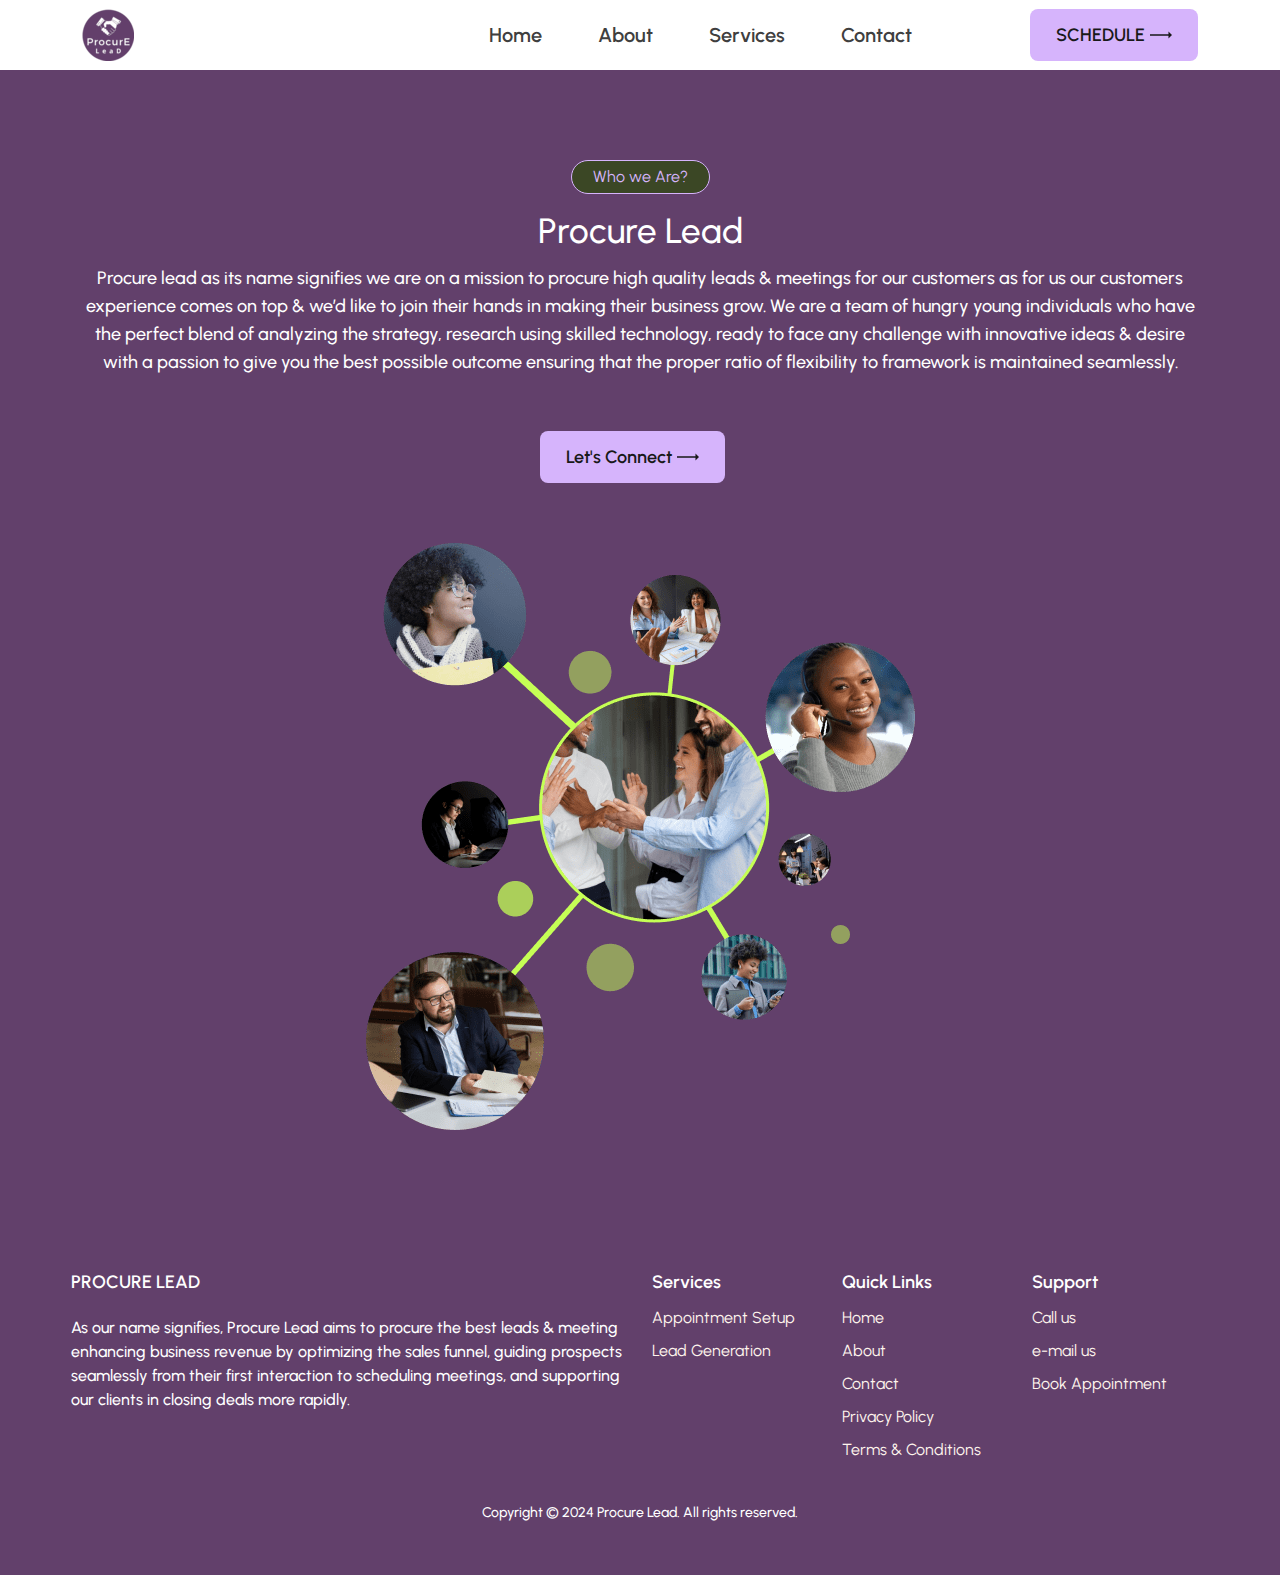
==== commit 7f14d88f: "Second-release" ====
--- a/about.html
+++ b/about.html
@@ -127,12 +127,12 @@
       <div class="container">
         <div class="row">
           <!-- Main Description Section (60%) -->
-          <div class="col-lg-6 col-md-12 mb-30">
+          <div class="col-lg-6 col-md-12 mb-30 footer-section-procure">
             <a href="index.html">
               <h5 class="neutral-0 mb-10 text-18-semibold neutral-0">PROCURE LEAD</h5>
             </a>
             <div class="mt-20 mb-20">
-              <p class="text-md neutral-600 mb-10">
+              <p class="text-md neutral-600 mb-10 color-white">
                 As our name signifies, Procure Lead aims to procure the best leads & meeting enhancing business revenue by optimizing the sales funnel, guiding prospects seamlessly from their first interaction to scheduling meetings, and supporting our clients in closing deals more rapidly.
               </p>
             </div>
@@ -167,7 +167,18 @@
               <li><a href="mailto:shreyamathur9999@gmail.com">e-mail us</a></li>
               <li><a href="#">Book Appointment</a></li>
             </ul>
-            
+            <!-- <div class="box-socials-footer">
+              <a class="icon-socials icon-facebook" href="#">
+                <img alt="Facebook" src="assets/imgs/template/icons/fb.svg">
+              </a>
+              <a class="icon-socials icon-instagram" href="#">
+                <img alt="Instagram" src="assets/imgs/template/icons/in.svg">
+              </a>
+              <a class="icon-socials icon-twitter" href="#">
+                <img alt="Twitter" src="assets/imgs/template/icons/tw.svg">
+              </a>
+             
+            </div> -->
           </div>
         </div>
         <div class="footer-bottom mt-0">
--- a/assets/css/style.css
+++ b/assets/css/style.css
@@ -477,6 +477,8 @@
 .heading-1 {
   font-size: 56px;
   line-height: 67px;
+  color: #FFFFFF;
+  text-shadow: #3d5af1;
 }
 
 h2,
@@ -2672,12 +2674,15 @@
 } */
 .card-we-know .card-image {
   position: relative;
+  
 }
 .card-we-know .card-image img {
   width: 100%;
   height: 100vh;
   /* border-radius: 25px; */
   object-fit: cover;
+  /* z-index: 2; */
+  background-color: #000000;
 }
 .card-we-know .card-info {
   /* background-color: #D6B4FC; */
@@ -2705,10 +2710,10 @@
   color: #ffffff;
   transition: transform 0.6s ease-in-out, margin-bottom 0.6s ease-in-out;
 }
-.card-we-know .card-info .card-title h4{
+/* .card-we-know .card-info .card-title{
   font-size: 50px;
   line-height: 55px;
-}
+} */
 .col-lg-6,
 .col-md-6 {
   padding: 0; /* Remove padding to make sure image covers full width */
@@ -2751,11 +2756,11 @@
   transition: transform 1s ease-in-out, opacity 1s ease-in-out;
 
 }
-.card-we-know .card-info .card-desc p{
+/* .card-we-know .card-info .card-desc p{
   font-size: 22px;
   line-height: 35px;
   font-weight: 400;
-}
+} */
 .card-we-know:hover .card-desc {
   /* display: block; */
   transform: translateY(-10px);
@@ -7617,7 +7622,7 @@
 }
 .hero-4 .banner-inner {
   text-align: center;
-  padding: 200px 0px 0px 0px;
+  padding: 160px 0px 50px 0px;
   background-color: #62406b;
 }
 
@@ -7826,29 +7831,31 @@
   position: relative;
 }
 .hero-5 .banner-inner-top {
-  background-color: #62406b;
+  /* background-color: #62406b; */
   padding-top: 250px;
   padding-bottom: 140px;
 }
 .hero-5 .box-banner-left {
-  max-width: 652px;
-  width: 45%;
+  /* max-width: 652px; */
+  width: 56%;
   position: relative;
+  background-color: #00000090;
   z-index: 4;
+  padding: 50px;
 }
 .hero-5 .banner-image-main {
   position: absolute;
   right: 0px;
   bottom: 0px;
-  width: 58%;
-  height: 100%;
-}
-.hero-5 .banner-image-main .img-bg {
-  background: url(../imgs/page/homepage1/screen.png) no-repeat bottom right;
-  background-size: contain;
   width: 100%;
   height: 100%;
-  position: relative;
+}
+.hero-5 .banner-image-main .img-bg {
+  background: url(../imgs/template/bg.png) no-repeat bottom right;
+  background-size: cover;
+  width: 100%;
+  height: 100%;
+  position: absolute;
   z-index: 1;
 }
 .hero-5 .banner-image-main .blur-bg {
@@ -9362,7 +9369,10 @@
   font-size: 14px;
   line-height: 14px;
 }
-
+.footer-section-procure{
+  padding-left: 1px;
+  padding-right: 1px;
+}
 .content-blog-2 .col-lg-9 {
   flex: 0 0 auto;
   width: 72%;
@@ -9525,8 +9535,8 @@
     /* padding-right: 20px; */
   }
   .hero-5 .banner-inner-top {
-    padding-top: 180px;
-    padding-bottom: 10px;
+    padding-top: 100px;
+    padding-bottom: 50px;
   }
   .blog-head .icon-1 {
     left: 0%;
@@ -9617,9 +9627,9 @@
   .box-faqs-list .item-faqs {
     width: 50%;
   }
-  .hero-5 .banner-image-main {
+  /* .hero-5 .banner-image-main {
     display: none;
-  }
+  } */
   .hero-5 .box-banner-left {
     max-width: 100%;
     width: 100%;
@@ -9837,6 +9847,46 @@
   }
 }
 @media (max-width: 767.98px) {
+  .footer-section-procure{
+    padding-left: 15px;
+    padding-right: 15px;
+  }
+  .box-testimonials-3{
+    padding-left: 15px;
+    padding-right: 15px;
+  }
+  .card-we-know .card-info .card-title {
+    display: flex;
+    align-items: center;
+    justify-content: space-between;
+    margin-bottom: 5px;
+    text-align: center;
+    color: #ffffff;
+    transition: transform 0.6s ease-in-out, margin-bottom 0.6s ease-in-out;
+  }
+  .card-we-know:hover .card-desc {
+    /* display: block; */
+    transform: translateY(0px);
+    opacity: 1;
+  }
+  .hover-card:hover .card-title {
+    transform: translateY(0px); 
+    /* Move title up */
+    /* Add space below title */
+  }
+  .card-we-know .card-info .card-desc {
+    /* border-top: 1px solid #FFFFFF; */
+    /* padding-top: 17px; */
+    /* display: none; */
+    /* margin-bottom: 80px; */
+    /* overflow: hidden; */
+    opacity: 1;
+    /* transition: all 0.3s ease-in-out; */
+    /* transition: all 0.3s ease-in-out; */
+    transition: transform 0.7s ease-in-out, margin-bottom 0.7s ease-in-out;
+    transition: transform 1s ease-in-out, opacity 1s ease-in-out;
+  
+  }
   .mobile-header-wrapper-style .mobile-header-wrapper-inner .mobile-header-top {
     padding: 15px 30px 13px 30px;
     border-bottom: 1px solid #ececec;
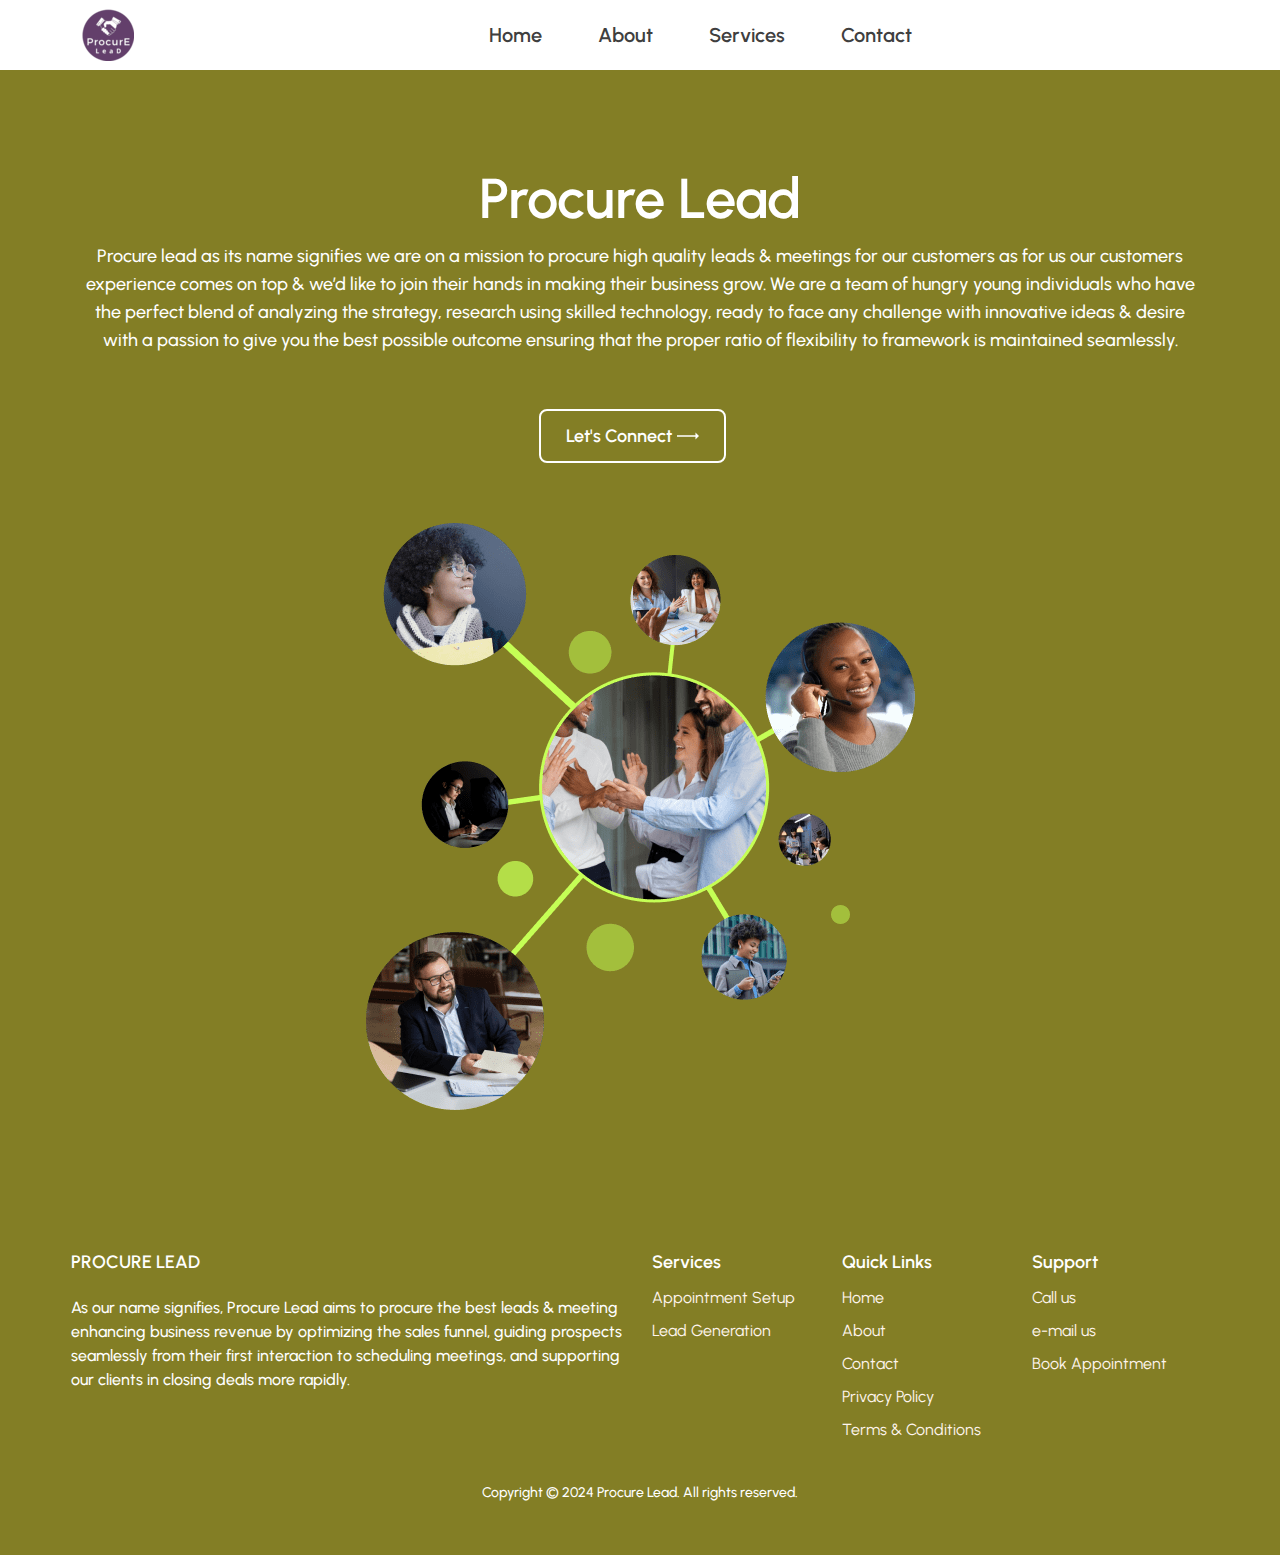
==== commit e47e96f0: "Procure update 5th Sept" ====
--- a/about.html
+++ b/about.html
@@ -103,8 +103,9 @@
       <section class="section-box">
         <div class="banner-hero hero-4">
           <div class="banner-inner">
-            <div class="container"><a class="btn btn-brand-5" href="#">Who we Are?</a>
-              <h1 class="display-2 mb-10 mt-15 neutral-0">Procure Lead</h1>
+            <div class="container">
+              <!-- <a class="btn btn-brand-for-white-bg" href="#">Who we Are?</a> -->
+              <h3 class="heading-1 mb-10 mt-5 neutral-0">Procure Lead</h3>
               <p class="text-lg neutral-500 mb-55">Procure lead as its name signifies we are on a mission to procure high quality leads & meetings for our customers as for us our customers experience comes on top & we’d like to join their hands in making their business grow. We are a team of hungry young individuals who have the perfect blend of analyzing the strategy, research using skilled technology, ready to face any challenge with innovative ideas & desire with a passion to give you the best possible outcome ensuring that the proper ratio of flexibility to framework is maintained seamlessly.</p>
               <div class="box-buttons justify-content-center">
                 <a class="btn btn-brand-4-medium mr-15" href="#">Let's Connect
--- a/assets/css/style.css
+++ b/assets/css/style.css
@@ -370,7 +370,7 @@
 }
 
 .brand-4 {
-  color: #d6b4fc;
+  color: #392583;
 }
 
 @media (min-width: 1400px) {
@@ -481,6 +481,14 @@
   text-shadow: #3d5af1;
 }
 
+h3,
+.heading-1 {
+  font-size: 56px;
+  line-height: 67px;
+  color: #000000;
+  text-shadow: #3d5af1;
+}
+
 h2,
 .heading-2 {
   font-size: 48px;
@@ -820,6 +828,7 @@
   color: #191919;
   margin-bottom: 10px;
 }
+
 .box-count .deals-countdown .countdown-section .countdown-period {
   text-transform: capitalize;
   font-size: 24px;
@@ -833,6 +842,66 @@
 
 .w-85 {
   width: 85% !important;
+}
+
+.row {
+  display: flex;
+  justify-content: space-between;
+  flex-wrap: wrap;
+}
+
+.col {
+  flex: 1;
+  min-width: 250px;
+  max-width: 350px;
+  margin: 10px;
+  padding: 10px;
+  /* height: 300px; */
+  /* background-color: #F5F5F5; */
+  border-radius: 10px;
+  text-align: center;
+  transition: transform 0.3s ease;
+}
+
+.col:hover {
+  transform: scale(1.05);
+}
+
+.icon-container ul {
+  list-style: none;
+  padding: 0;
+  text-align: left;
+  font-size: 1.1em;
+  margin-bottom: 20px;
+}
+
+.icon-container ul li {
+  margin-bottom: 10px;
+}
+
+.icon {
+  width: 40px;
+  height: 40px;
+  margin-bottom: 10px;
+}
+
+.channel {
+  display: flex;
+  align-items: center;
+  justify-content: center;
+  gap: 10px;
+}
+
+/* Mobile Responsiveness */
+@media (max-width: 768px) {
+  .col {
+    min-width: 100%;
+    margin-bottom: 20px;
+  }
+
+  h1 {
+    font-size: 2em;
+  }
 }
 
 a,
@@ -1336,9 +1405,10 @@
 }
 .btn.btn-brand-4-medium {
   padding: 14px 25px;
-  background-color: #d6b4fc;
+  /* background-color: #d6b4fc; */
+  border: 2px solid #FFFFFF;
   border-radius: 8px;
-  color: #191919;
+  color: #FFFFFF;
   font-size: 18px;
   line-height: 22px;
   font-weight: 600;
@@ -1347,21 +1417,23 @@
   align-items: center;
 }
 .btn.btn-brand-4-medium svg {
-  fill: #191919;
+  fill: #FFFFFF;
   margin-left: 5px;
 }
 .btn.btn-brand-4-medium:hover {
-  background: #eceef2;
+  background: #191919;
+  border: 2px solid #191919;
 }
 .btn.btn-brand-4-sm {
   padding: 4px 21px;
-  background-color: #d6b4fc;
-  border: 1px solid #d6b4fc;
+  /* background-color: #d6b4fc; */
+  border: 1px solid #FFFFFF;
+  color: #FFF;
   border-radius: 36px;
-  color: #191919;
+  /* color: #191919; */
   font-size: 16px;
   line-height: 24px;
-  font-weight: 400;
+  font-weight: 500;
   font-family: "Urbanist", sans-serif;
 }
 .btn.btn-brand-4-sm svg {
@@ -1369,7 +1441,7 @@
   margin-left: 5px;
 }
 .btn.btn-brand-4-sm:hover {
-  background: #d6b4fc;
+  background: #f1eea4;
   color: #191919;
 }
 .btn.btn-tag-2 {
@@ -1498,6 +1570,33 @@
   line-height: 28px;
   font-weight: 600;
   font-family: "Urbanist", sans-serif;
+}
+
+
+.btn.btn-brand-for-white-bg {
+  /* padding: 22px 22px; */
+  background-color: #837e25;
+  border: 1px solid #837e25;
+  border-radius: 96px;
+  color: #FFFFFF;
+  font-size: 22px;
+  line-height: 28px;
+  font-weight: 600;
+  font-family: "Urbanist", sans-serif;
+}
+.btn.btn-brand-for-white-bg svg {
+  fill: #ffffff;
+
+  margin-left: 10px;
+}
+.btn.btn-brand-for-white-bg:hover {
+  background: #eceef2;
+  color: #837e25;
+}
+.btn.btn-brand-for-white-bg:hover svg {
+  fill: #837e25;
+
+  margin-left: 10px;
 }
 .btn.btn-brand-4-border svg {
   fill: #191919;
@@ -2822,14 +2921,19 @@
   font-size: 25px;
   line-height: 30px;
   font-weight: 600;
-  text-align: center;
+  text-align: start;
+  color: #fff;
+  display: flex;
+  align-items: center;
+  margin-bottom: 10px;
+  /* text-align: start; */
 }
 .second-div .item:hover, .third-div .item:hover {
   transform: scale(1.05); /* Scale up slightly on hover */
   /* background-color: #e0f7fa; */
 }
 .check-mark {
-  color: green; /* Check mark color */
+  color: rgb(123, 207, 123); /* Check mark color */
   margin-right: 10px; /* Space between check mark and text */
   font-size: 2rem; /* Adjust size as needed */
 }
@@ -3158,7 +3262,8 @@
 }
 
 .banner-hero.hero-1 {
-  background-image: url(../imgs/page/homepage6/bg-banner-main.png);
+  /* background-image: url(../imgs/page/homepage6/bg-banner-main.png); */
+  background-color: #837e25;
   background-repeat: no-repeat;
   background-position: top center;
   background-size: cover;
@@ -4304,7 +4409,7 @@
 }
 
 .footer {
-  background-color: #62406b;
+  background-color: #837e25;
   padding: 80px 0px 0px 0px;
 }
 .footer h6 {
@@ -7614,7 +7719,7 @@
 }
 
 .hero-4 {
-  background-color: #62406b;
+  background-color: #837e25;
   background-image: url(../imgs/page/homepage2/bg-banner.png);
   background-repeat: no-repeat;
   background-position: bottom 50px center;
@@ -7623,7 +7728,7 @@
 .hero-4 .banner-inner {
   text-align: center;
   padding: 160px 0px 50px 0px;
-  background-color: #62406b;
+  background-color: #837e25;
 }
 
 .box-image-banner {
@@ -7636,7 +7741,7 @@
 }
 
 .box-our-features-5 {
-  background-color: #62406b;
+  background-color: #44318d;
   padding: 50px 0px 140px 0px;
 }
 
@@ -7785,8 +7890,10 @@
   display: flex;
   align-items: center;
   justify-content: center;
-  height: 100vh; /* Full screen height */
+  /* height: 100vh; Full screen height */
   width: 100%; /* Full screen width */
+  padding-top: 100px;
+  padding-bottom: 100px;
   background-color: #C0B2C3;
 }
 
@@ -7874,6 +7981,58 @@
   max-width: 450px;
 }
 
+.full-screen-section {
+  display: flex;
+  align-items: center;
+  justify-content: center;
+  height: 100vh;
+  background-color: #827f32; /* Olive green color from the image */
+}
+
+.content-wrapper {
+  display: flex;
+  align-items: center;
+  justify-content: space-between;
+  width: 90%;
+  max-width: 1200px;
+}
+
+.text-content {
+  width: 60%;
+  text-align: center;
+  color: white;
+  padding-right: 50px;
+  padding-bottom: 10px;
+  transition: transform 0.6s ease-in-out, margin-bottom 0.6s ease-in-out;
+}
+
+.text-content h1 {
+  font-size: 2.5rem;
+  font-weight: bold;
+  line-height: 2.5rem;
+  margin-bottom: 20px;
+}
+
+.text-content p {
+  font-size: 1.5rem;
+  margin-bottom: 30px;
+  line-height: 2rem;
+}
+
+.image-content {
+  width: 40%;
+  display: flex;
+  justify-content: center;
+  align-items: center;
+}
+
+.image-content img {
+  width: 100%;
+  height: auto;
+  border-radius: 10px;
+  border: 10px solid #eceef2;
+}
+
 .box-joined {
   display: flex;
   align-items: center;
@@ -8024,7 +8183,7 @@
 }
 
 .box-testimonials-3 {
-  background-color: #62406b;
+  background-color: #837e25;
   padding: 142px 0px;
   background-image: url(../imgs/page/homepage1/bg-review.png);
   background-position: bottom right;
@@ -9847,6 +10006,25 @@
   }
 }
 @media (max-width: 767.98px) {
+  .content-wrapper {
+    flex-direction: column;
+    padding-bottom: 50px;
+    padding-top: 100px;
+    
+}
+
+.text-content, .image-content {
+    width: 100%;
+}
+
+.text-content h1 {
+    font-size: 1.5rem;
+    line-height: 1.8rem;
+}
+
+.text-content p {
+    font-size: 1rem;
+}
   .footer-section-procure{
     padding-left: 15px;
     padding-right: 15px;
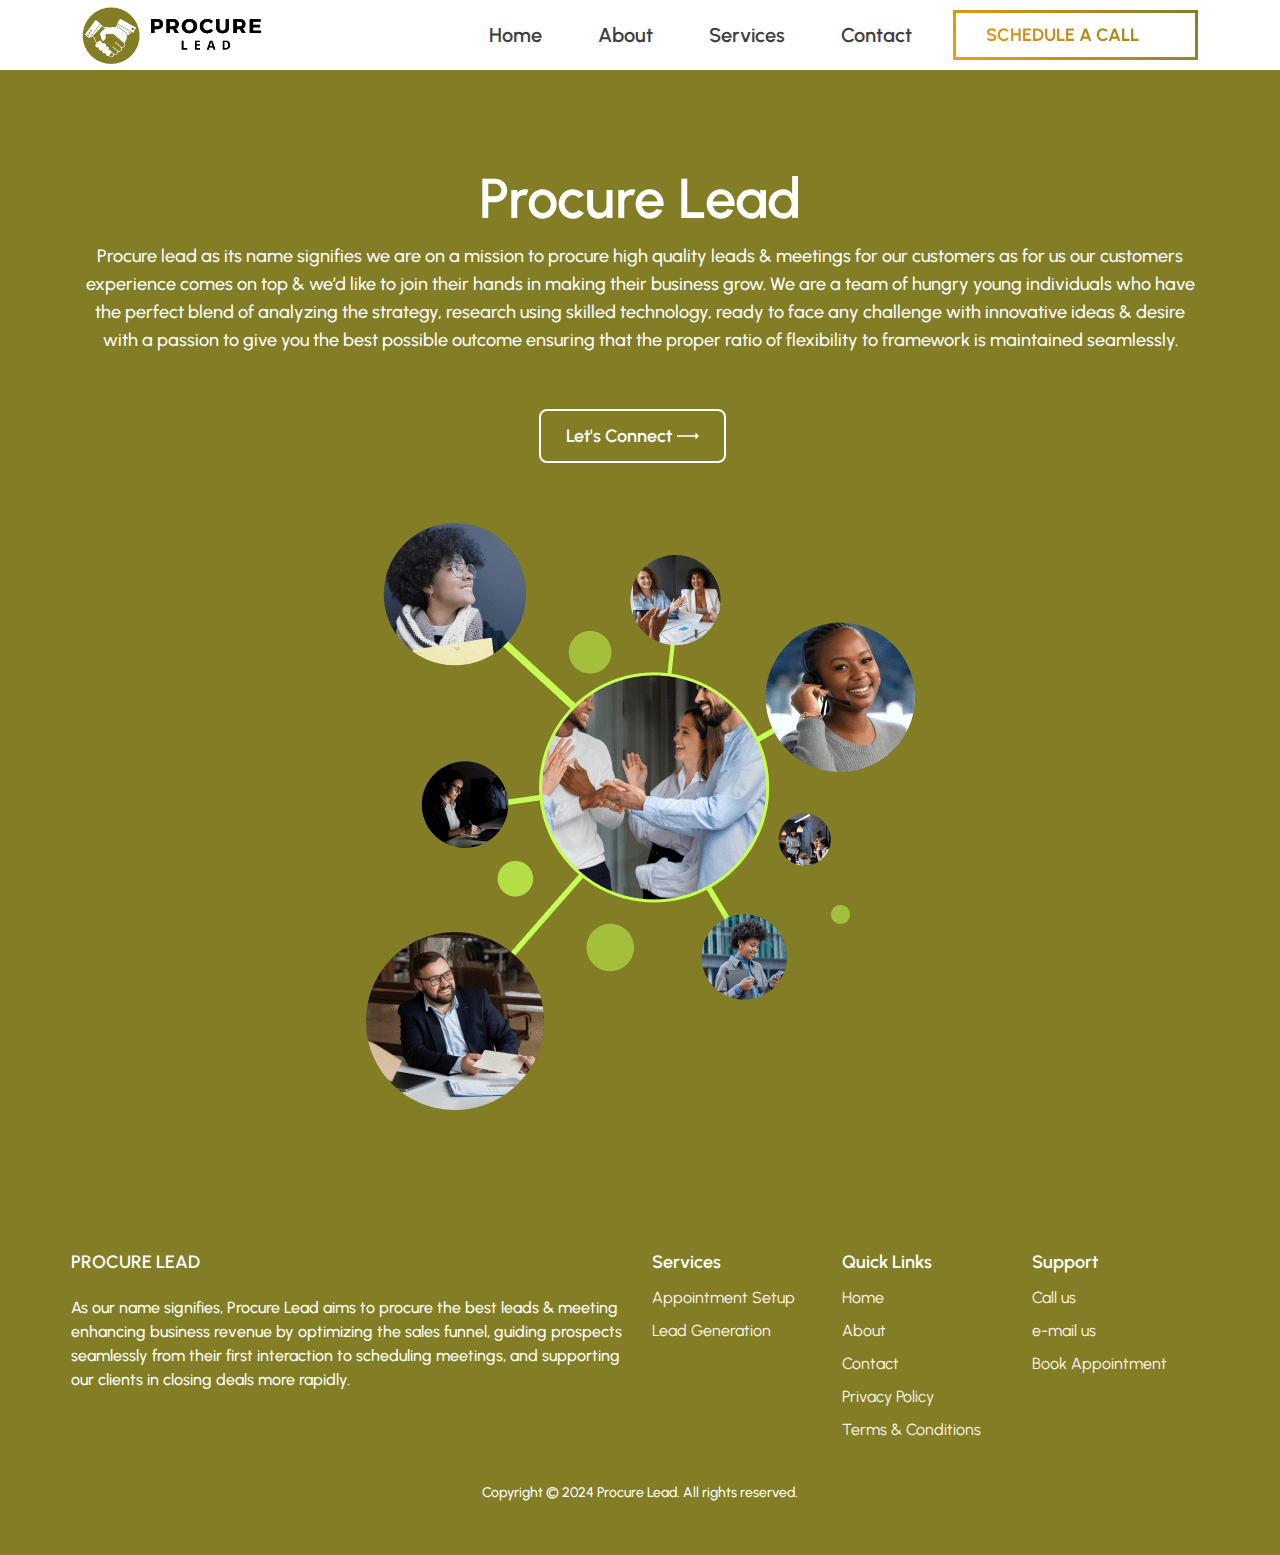
==== commit e700523f: "Updated 5 sept 10:10" ====
--- a/about.html
+++ b/about.html
@@ -43,16 +43,11 @@
               </nav>
             </div>
           </div>
-          <div class="header-right"><a class="btn btn-search hover-up" href="#"></a>
+          <div class="header-right">
+            <!-- <a class="btn btn-search hover-up" href="#"></a> -->
             <div class="form-search p-20 dark">
-              <form action="#">
-                <input class="form-control" type="text" placeholder="Search">
-                <input class="btn-search-2" type="submit" value="">
-              </form>
-              <div class="popular-keywords text-start mt-20">
-                <p class="mb-10 color-white">Popular search:</p><a class="color-gray-600 mr-10 font-xs" href="#">Platform,</a><a class="color-gray-600 mr-10 font-xs" href="#"># Database,</a><a class="color-gray-600 mr-10 font-xs" href="#"># Price</a>
-              </div>
-            </div><a class="btn btn-brand-4-medium hover-up" href="#">SCHEDULE
+              
+            </div><a class="gradient-btn" href="#">SCHEDULE A CALL
               <svg width="22" height="22" viewbox="0 0 22 22" fill="none" xmlns="http://www.w3.org/2000/svg">
                 <path d="M22 11.0003L18.4791 7.47949V10.3074H0V11.6933H18.4791V14.5213L22 11.0003Z" fill=""></path>
               </svg></a>
--- a/assets/css/style.css
+++ b/assets/css/style.css
@@ -894,6 +894,9 @@
 
 /* Mobile Responsiveness */
 @media (max-width: 768px) {
+  .gradient-btn{
+   visibility: hidden; 
+  }
   .col {
     min-width: 100%;
     margin-bottom: 20px;
@@ -3420,6 +3423,35 @@
 }
 .header .main-header .header-left .header-logo {
   margin-right: 50px;
+  width: 180px;
+}
+/* Button styling */
+.gradient-btn {
+  padding: 10px 30px;
+  font-size: 18px;
+  font-weight: bold;
+  text-decoration: none;
+  border-radius: 30px;
+  background: transparent;
+  border: 3px solid;
+  background-clip: padding-box;
+  transition: all 0.4s ease-in-out;
+  color: transparent;
+  background-image: linear-gradient(45deg, #f39c12, #837e25);
+  -webkit-background-clip: text; /* Makes text color gradient */
+  background-clip: text; /* For non-webkit browsers */
+  border-image: linear-gradient(45deg, #f39c12, #837e25) 1;
+}
+
+/* Hover effect */
+.gradient-btn:hover {
+  background-image: linear-gradient(45deg, #f39c12, #837e25);
+  background-color: transparent;
+  color: #fff;
+  background-clip: border-box;
+  border-image: none; /* Reset the gradient border */
+  background: linear-gradient(45deg, #f39c12, #837e25);
+  border-color: transparent;
 }
 .header .main-header .header-right {
   width: 30%;
@@ -3757,7 +3789,7 @@
 .mobile-header-wrapper-style {
   position: fixed;
   top: 0;
-  max-width: 380px;
+  max-width: 100px;
   width: 100%;
   min-height: 100vh;
   bottom: 0;
@@ -8001,8 +8033,6 @@
   width: 60%;
   text-align: center;
   color: white;
-  padding-right: 50px;
-  padding-bottom: 10px;
   transition: transform 0.6s ease-in-out, margin-bottom 0.6s ease-in-out;
 }
 
@@ -9711,6 +9741,9 @@
   .burger-icon {
     display: block;
   }
+  .gradient-btn{
+    visibility: hidden; 
+   }
   .custom-class {
     display: block;
   }
@@ -10006,6 +10039,9 @@
   }
 }
 @media (max-width: 767.98px) {
+  .gradient-btn{
+    visibility: hidden; 
+   }
   .content-wrapper {
     flex-direction: column;
     padding-bottom: 50px;
@@ -10013,8 +10049,12 @@
     
 }
 
-.text-content, .image-content {
+.text-content {
     width: 100%;
+}
+.image-content {
+  width: 100%;
+  margin-top: 50px;
 }
 
 .text-content h1 {
@@ -10328,6 +10368,9 @@
   .header-right {
     padding-right: 35px;
   }
+  .gradient-btn{
+    visibility: hidden; 
+   }
   .header .main-header .header-right {
     min-width: 150px;
   }
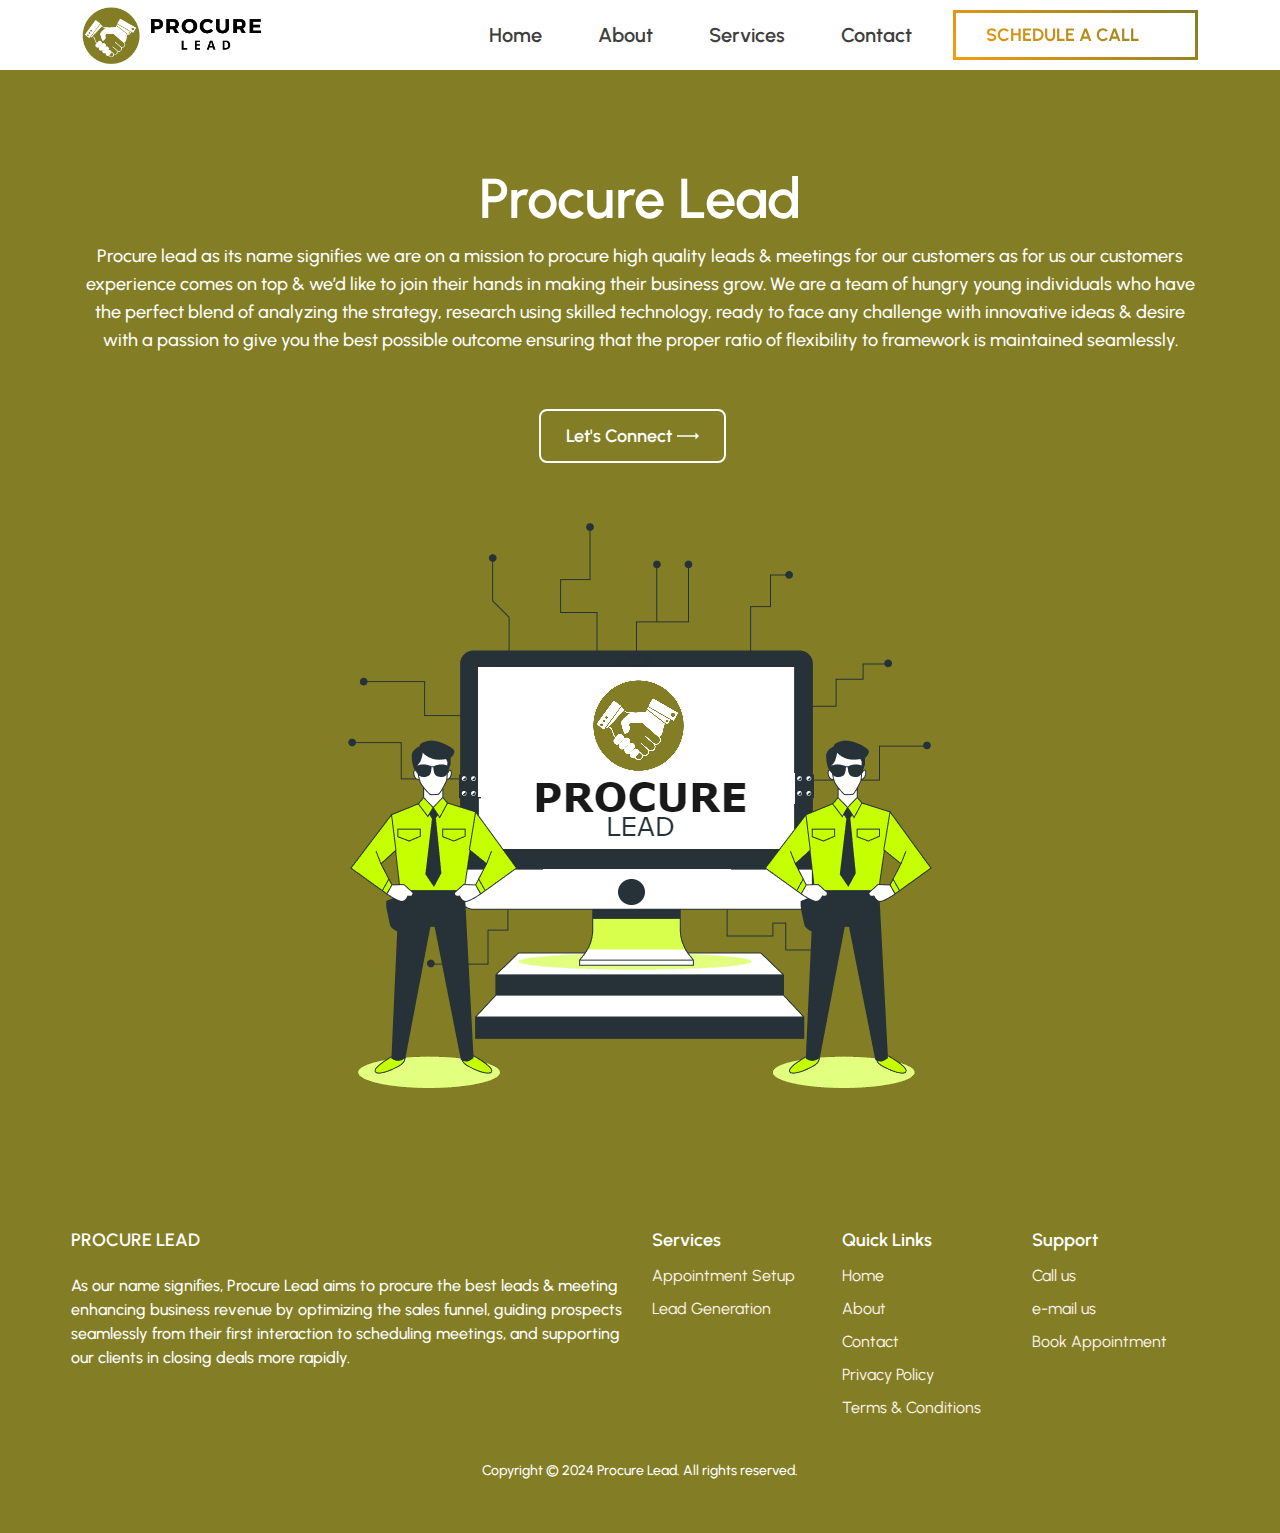
==== commit 2a05690c: "Pre-production" ====
--- a/about.html
+++ b/about.html
@@ -113,7 +113,7 @@
                 </a> -->
               </div>
 
-              <div class="text-center box-image-banner"><img src="assets/imgs/page/homepage1/img-testimonial.png" alt="Nivia"></div>
+              <div class="text-center box-image-banner"><img src="assets/imgs/page/homepage1/img-discover.png" alt="Nivia"></div>
             </div>
           </div>
         </div>
--- a/assets/css/style.css
+++ b/assets/css/style.css
@@ -370,7 +370,7 @@
 }
 
 .brand-4 {
-  color: #392583;
+  color: #837e25;
 }
 
 @media (min-width: 1400px) {
@@ -581,6 +581,13 @@
   font-family: "Urbanist", sans-serif;
 }
 
+.text-35-semi-bold {
+  font-size: 25px;
+  line-height: 30px;
+  font-weight: 500;
+  font-family: "Urbanist", sans-serif;
+}
+
 .text-20-medium {
   font-size: 20px;
   line-height: 22px;
@@ -846,18 +853,16 @@
 
 .row {
   display: flex;
-  justify-content: space-between;
+  /* justify-content: space-around; */
   flex-wrap: wrap;
 }
 
 .col {
   flex: 1;
-  min-width: 250px;
-  max-width: 350px;
-  margin: 10px;
+  margin-top: 10px;
+  margin-left: 50px;
+  margin-right: 50px;
   padding: 10px;
-  /* height: 300px; */
-  /* background-color: #F5F5F5; */
   border-radius: 10px;
   text-align: center;
   transition: transform 0.3s ease;
@@ -2331,7 +2336,7 @@
 
 .card-features-5 {
   border-radius: 32px;
-  background-color: #1e1e1e;
+  background-color: #57541a;
   padding: 40px;
   color: #ffffff;
   margin-bottom: 30px;
@@ -2746,6 +2751,8 @@
   height: 100vh; /* Full screen height */
   margin: 0; /* Remove any margin */
 }
+
+
 
 .card-we-know {
   padding: 0; /* Remove padding */
@@ -2883,16 +2890,17 @@
 }
 
 .full-screen-section {
-  height: 100vh; /* Full screen height */
   display: flex;
   align-items: center;
   justify-content: center;
-  background-color: #f8f9fa; /* Background color */
+  height: 100vh;
+  background-color: #827f32;
 }
 
 .container-fluid {
-  height: 100%;
+  /* height: 100%; */
   margin-top: 30px;
+  padding-bottom: 50px;
 }
 
 .no-gutters {
@@ -3789,7 +3797,7 @@
 .mobile-header-wrapper-style {
   position: fixed;
   top: 0;
-  max-width: 100px;
+  max-width: 380px;
   width: 100%;
   min-height: 100vh;
   bottom: 0;
@@ -7422,6 +7430,7 @@
 }
 .card-feature-2 .card-info a {
   color: #191919;
+  text-align: start;
 }
 .card-feature-2 .card-info a:hover {
   color: #52b8aa;
@@ -7788,7 +7797,7 @@
 }
 
 .box-imazing-features {
-  background-color: #191919;
+  background-color: #837e25;
   padding: 142px 0px 112px 0px;
   background-image: url(../imgs/page/homepage2/bg-imazing.png);
   background-repeat: no-repeat;
@@ -7926,7 +7935,7 @@
   width: 100%; /* Full screen width */
   padding-top: 100px;
   padding-bottom: 100px;
-  background-color: #C0B2C3;
+  background-color: #827f32;
 }
 
 .box-newsletter .newsletter-left {
@@ -8013,11 +8022,11 @@
   max-width: 450px;
 }
 
-.full-screen-section {
+.full-screen-section-why-procure {
   display: flex;
   align-items: center;
   justify-content: center;
-  height: 100vh;
+  /* height: 100vh; */
   background-color: #827f32; /* Olive green color from the image */
 }
 
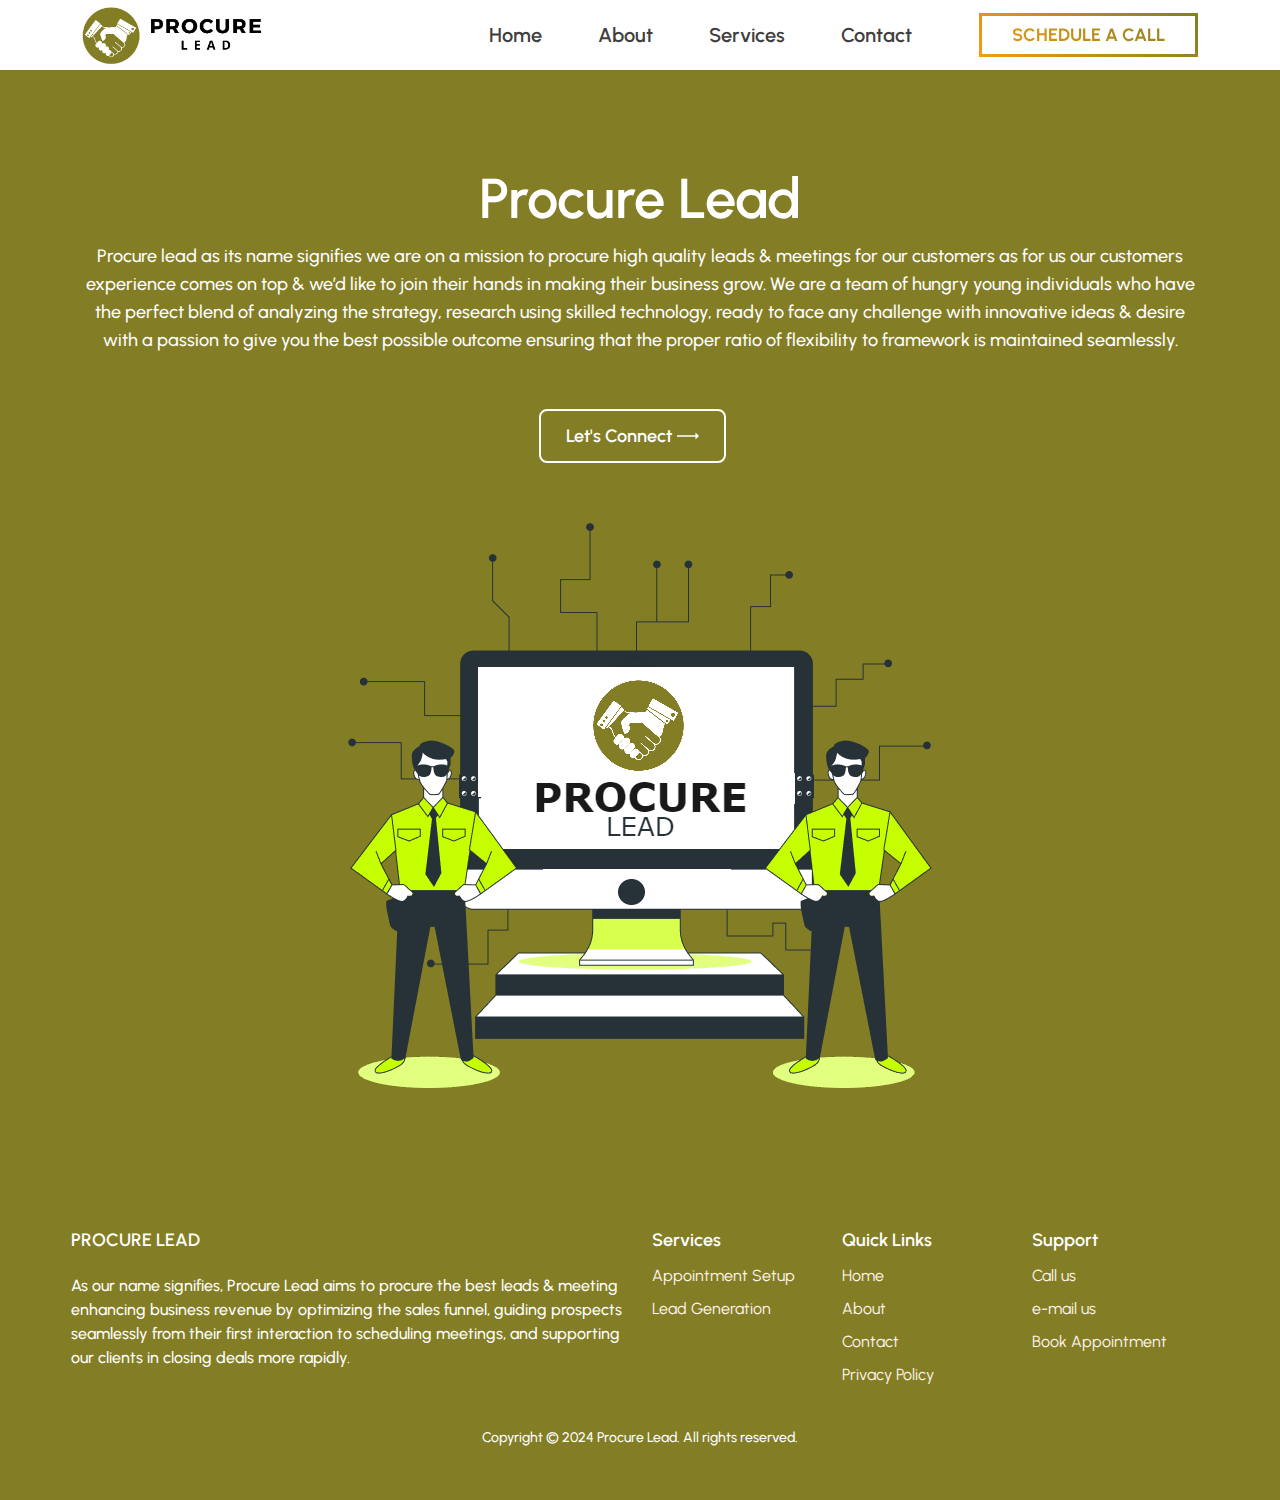
==== commit 17f61248: "First Deployment" ====
--- a/about.html
+++ b/about.html
@@ -44,18 +44,16 @@
             </div>
           </div>
           <div class="header-right">
-            <!-- <a class="btn btn-search hover-up" href="#"></a> -->
-            <div class="form-search p-20 dark">
-              
-            </div><a class="gradient-btn" href="#">SCHEDULE A CALL
-              <svg width="22" height="22" viewbox="0 0 22 22" fill="none" xmlns="http://www.w3.org/2000/svg">
-                <path d="M22 11.0003L18.4791 7.47949V10.3074H0V11.6933H18.4791V14.5213L22 11.0003Z" fill=""></path>
-              </svg></a>
-            <div class="burger-icon burger-icon-white"><span class="burger-icon-top"></span><span class="burger-icon-mid"></span><span class="burger-icon-bottom"></span></div>
+            <a class="btn gradient-btn" target="_blank" href="https://docs.google.com/forms/d/e/1FAIpQLScpn2jGMIbzkDC_EV-V_vv6WggczHglKrebqEN957pOQcZb6w/viewform?usp=sf_link">SCHEDULE A CALL</a>
+            <div class="burger-icon burger-icon-white">
+              <span class="burger-icon-top"></span>
+              <span class="burger-icon-mid"></span>
+              <span class="burger-icon-bottom"></span></div>
           </div>
         </div>
       </div>
     </header>
+
     <div class="mobile-header-active mobile-header-wrapper-style perfect-scrollbar">
       <div class="mobile-header-wrapper-inner">
         <div class="burger-icon burger-icon-white"><span class="burger-icon-top"></span><span class="burger-icon-mid"></span><span class="burger-icon-bottom"></span></div>
@@ -78,16 +76,14 @@
                       <li><a href="b2b-lead-generation-service.html">Lead Generation Service</a></li>
                     </ul>
                   </li>
-                  
                   <li class="has-children"><a href="contact.html">Contact</a></li>
                 </ul>
               </nav>
             </div>
-            
             <div class="mobile-social-icon mb-50">
-              <h6 class="mb-25">Follow Us</h6><a class="icon-socials icon-facebook" href="#"><img alt="Nivia" src="assets/imgs/template/icons/fb.svg"></a><a class="icon-socials icon-instagram" href="#"><img alt="Nivia" src="assets/imgs/template/icons/in.svg"></a><a class="icon-socials icon-twitter" href="#"><img alt="Nivia" src="assets/imgs/template/icons/tw.svg"></a><a class="icon-socials icon-be" href="#"><img alt="Nivia" src="assets/imgs/template/icons/be.svg"></a>
-            </div>
-            <div class="site-copyright">Copyright 2023 &copy; Procure Lead.<br>Designed by dworkstudio</div>
+              <!-- <h6 class="mb-25">Follow Us</h6><a class="icon-socials icon-facebook" href="#"><img alt="Nivia" src="assets/imgs/template/icons/fb.svg"></a><a class="icon-socials icon-instagram" href="#"><img alt="Nivia" src="assets/imgs/template/icons/in.svg"></a><a class="icon-socials icon-twitter" href="#"><img alt="Nivia" src="assets/imgs/template/icons/tw.svg"></a><a class="icon-socials icon-be" href="#"><img alt="Nivia" src="assets/imgs/template/icons/be.svg"></a> -->
+            </div>
+            <div class="site-copyright">Copyright 2024 &copy; Procure Lead.<br>Designed by dworkstudio</div>
           </div>
         </div>
       </div>
@@ -103,7 +99,7 @@
               <h3 class="heading-1 mb-10 mt-5 neutral-0">Procure Lead</h3>
               <p class="text-lg neutral-500 mb-55">Procure lead as its name signifies we are on a mission to procure high quality leads & meetings for our customers as for us our customers experience comes on top & we’d like to join their hands in making their business grow. We are a team of hungry young individuals who have the perfect blend of analyzing the strategy, research using skilled technology, ready to face any challenge with innovative ideas & desire with a passion to give you the best possible outcome ensuring that the proper ratio of flexibility to framework is maintained seamlessly.</p>
               <div class="box-buttons justify-content-center">
-                <a class="btn btn-brand-4-medium mr-15" href="#">Let's Connect
+                <a class="btn btn-brand-4-medium mr-15" href="contact.html">Let's Connect
                   <svg width="22" height="22" viewbox="0 0 22 22" fill="none" xmlns="http://www.w3.org/2000/svg">
                     <path d="M22 11.0003L18.4791 7.47949V10.3074H0V11.6933H18.4791V14.5213L22 11.0003Z" fill=""></path>
                   </svg>
@@ -119,6 +115,7 @@
         </div>
       </section>
     </main>
+
     <footer class="footer footer-style-3 footer-style-5">
       <div class="container">
         <div class="row">
@@ -150,8 +147,7 @@
               <li><a href="index.html">Home</a></li>
               <li><a href="about.html">About</a></li>
               <li><a href="contact.html">Contact</a></li>
-              <li><a href="term-conditions.html">Privacy Policy</a></li>
-              <li><a href="term-conditions.html">Terms & Conditions</a></li>
+              <li><a href="privacy-policy.html">Privacy Policy</a></li>
             </ul>
           </div>
     
@@ -160,8 +156,8 @@
             <h5 class="neutral-0 mb-10 text-18-semibold neutral-0">Support</h5>
             <ul class="menu-footer">
               <li><a href="tel:+916264639460">Call us</a></li>
-              <li><a href="mailto:shreyamathur9999@gmail.com">e-mail us</a></li>
-              <li><a href="#">Book Appointment</a></li>
+              <li><a href="mailto:shreyamathur@procurelead.com">e-mail us</a></li>
+              <li><a target="_blank" href="https://docs.google.com/forms/d/e/1FAIpQLScpn2jGMIbzkDC_EV-V_vv6WggczHglKrebqEN957pOQcZb6w/viewform?usp=sf_link">Book Appointment</a></li>
             </ul>
             <!-- <div class="box-socials-footer">
               <a class="icon-socials icon-facebook" href="#">
--- a/assets/css/style.css
+++ b/assets/css/style.css
@@ -843,6 +843,7 @@
   line-height: 34px;
   color: #898a8a;
 }
+
 .box-count .deals-countdown .countdown-section:last-child::before {
   display: none;
 }
